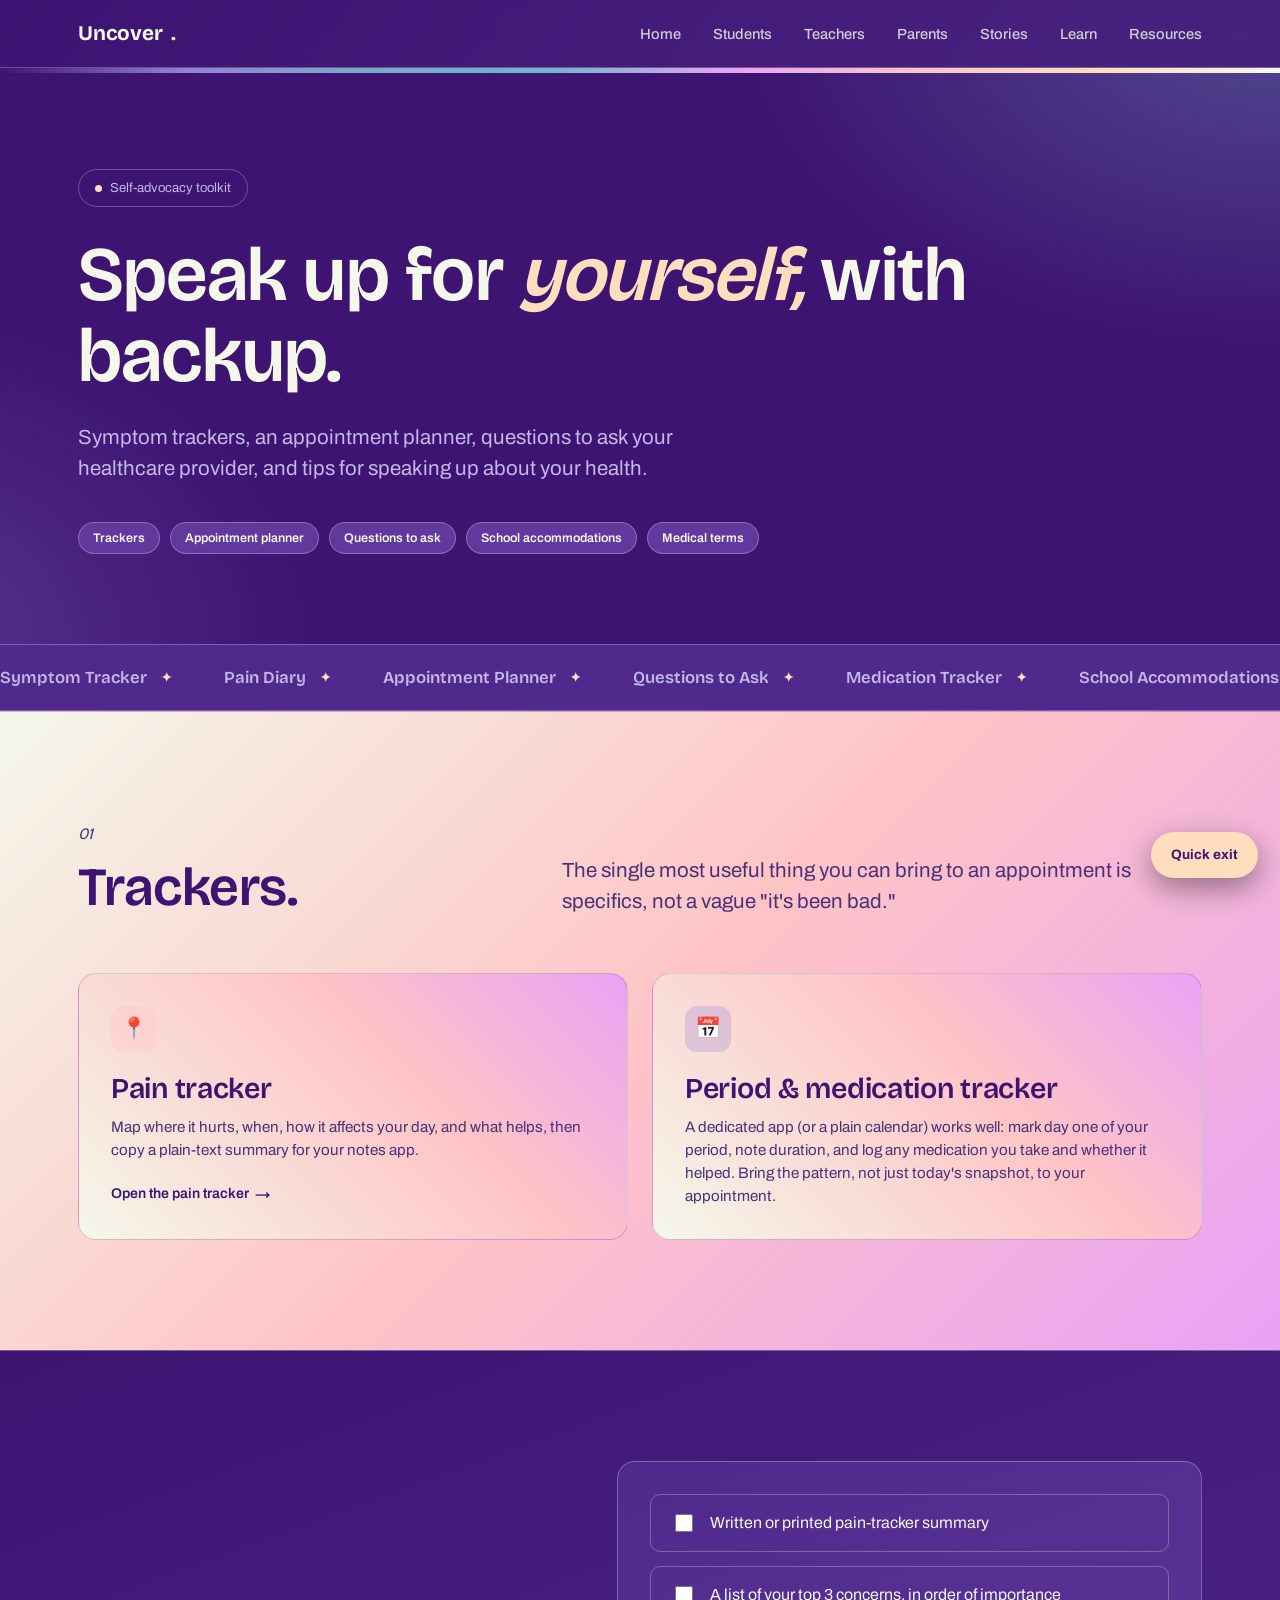
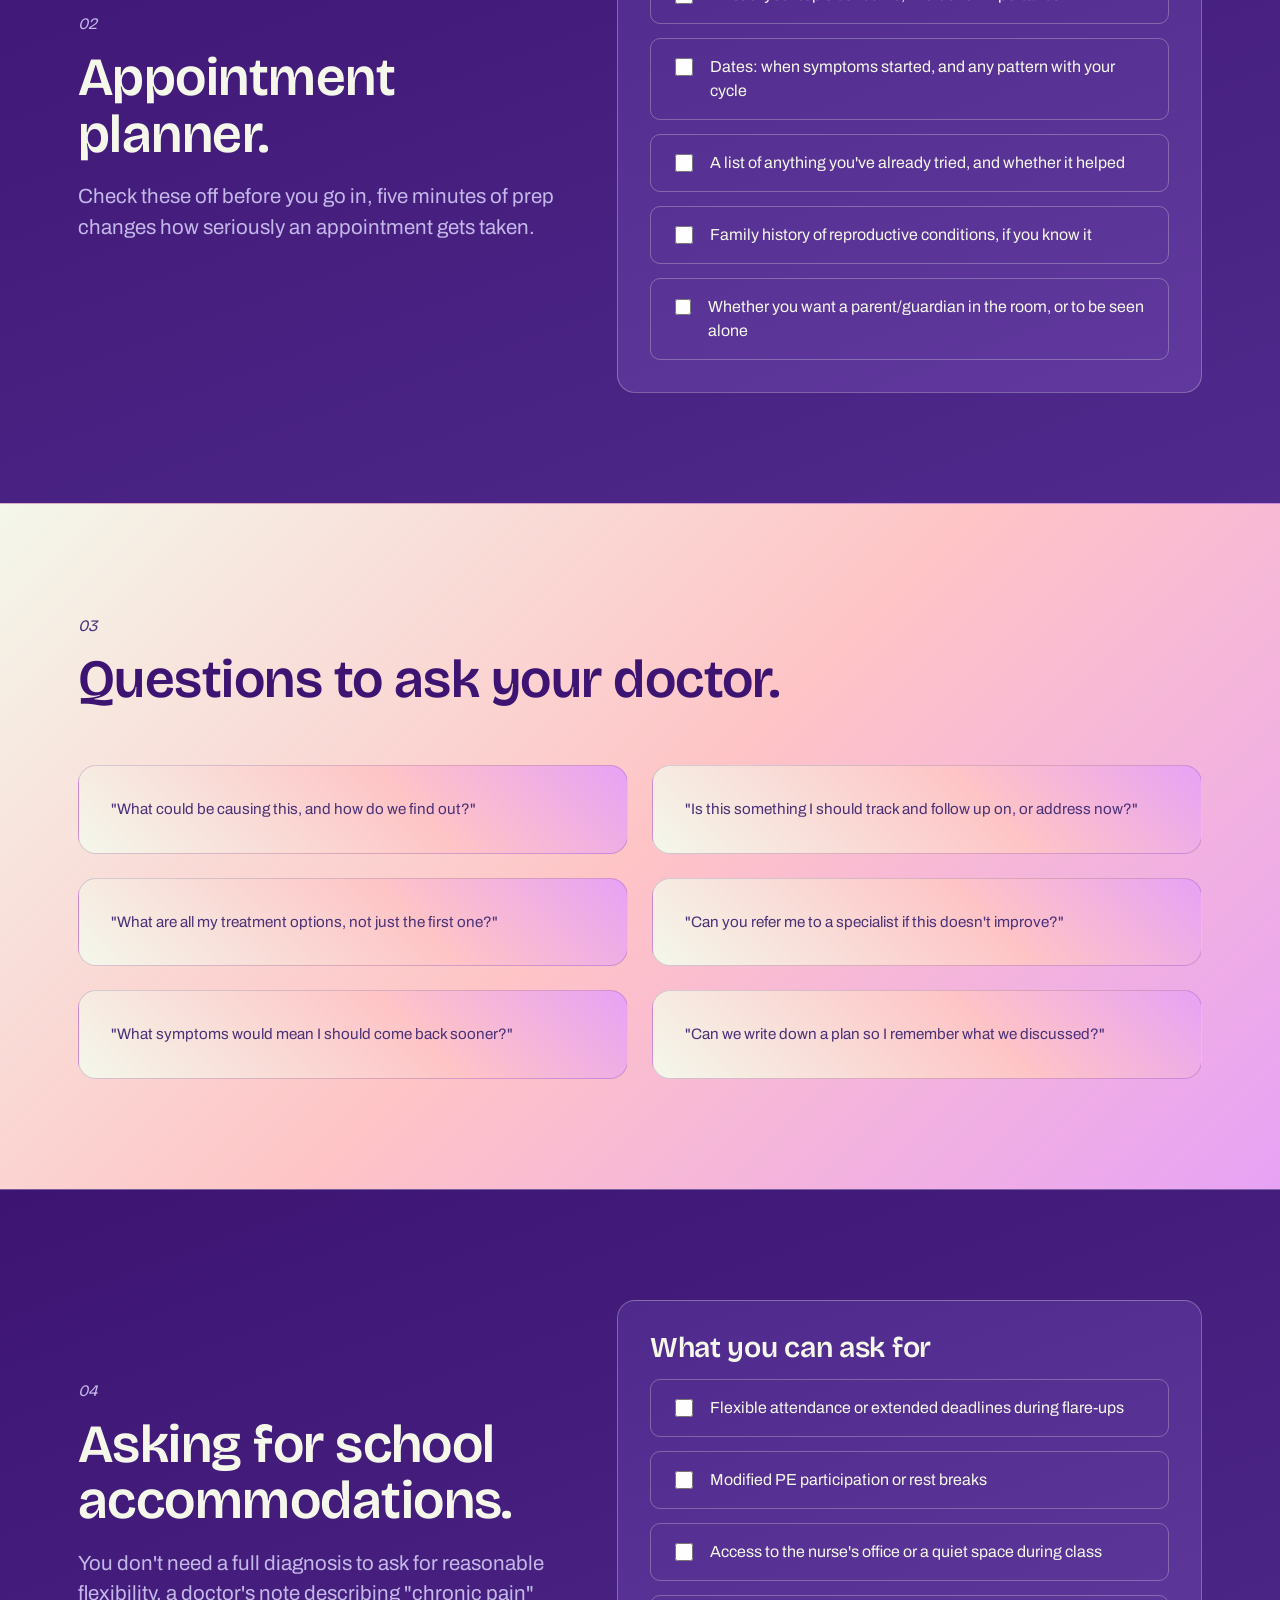
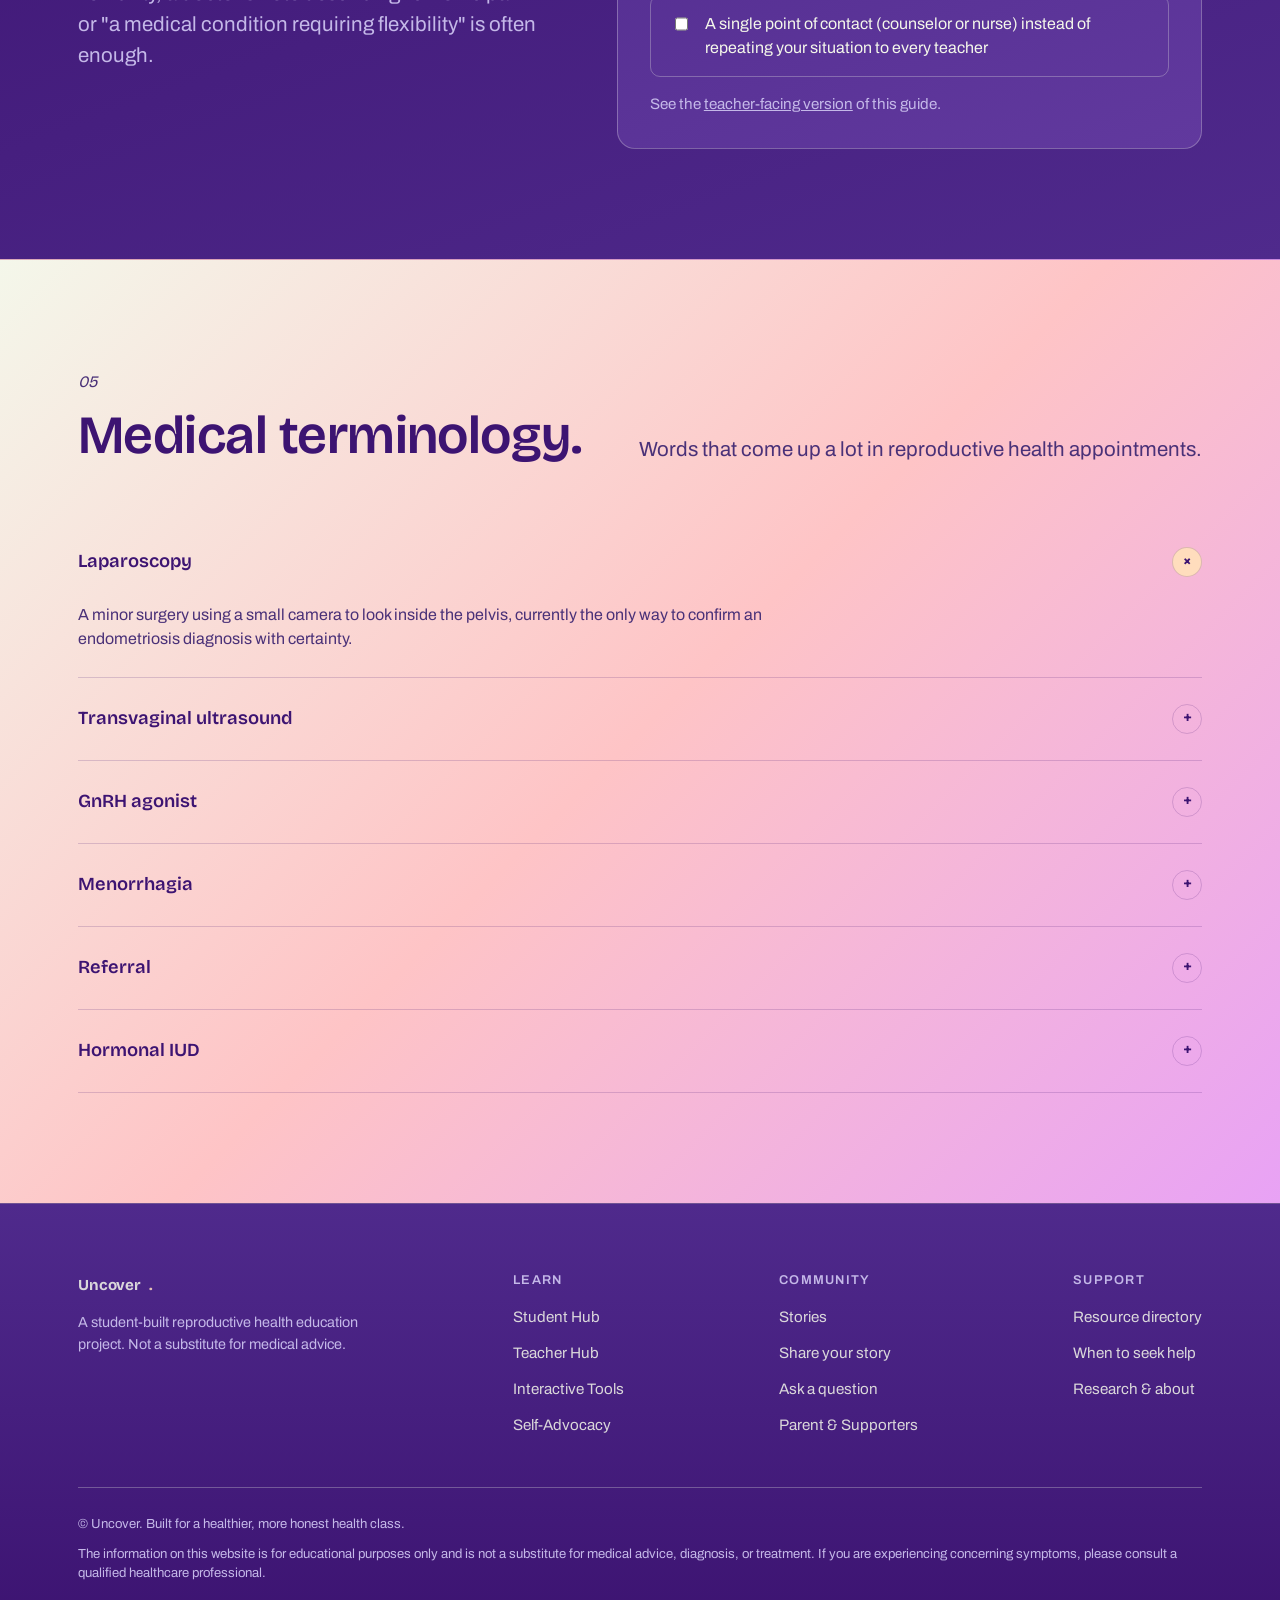
==== advocacy.html @ e157b6fa "Remove em dashes site-wide; fix module/lesson openers not tapping on iPad Em dashes: replaced every " ====
<!doctype html>
<html lang="en">
<head>
<meta charset="UTF-8">
<meta name="viewport" content="width=device-width, initial-scale=1.0">
<title>Self-Advocacy Toolkit, Uncover</title>
<meta name="description" content="Symptom trackers, an appointment planner, questions to ask your doctor, and a medical terminology glossary.">
<link rel="stylesheet" href="css/style.css">
</head>
<body>

<nav class="nav">
  <div class="wrap">
    <a href="index.html" class="logo">Uncover<span class="dot">.</span></a>
    <div class="nav-links">
      <a href="index.html">Home</a>
      <a href="students.html">Students</a>
      <a href="teachers.html">Teachers</a>
      <a href="parents.html">Parents</a>
      <a href="stories.html">Stories</a>
      <a href="learn.html">Learn</a>
      <a href="resources.html">Resources</a>
    </div>
    <button class="nav-toggle" aria-label="Toggle menu">☰</button>
  </div>
</nav>
<div class="ombre-bar"></div>

<header class="hero">
<div class="wrap">
  <div class="hero-tag"><span class="pip"></span> Self-advocacy toolkit</div>
  <h1>Speak up for <em>yourself,</em> with backup.</h1>
  <p class="lede">Symptom trackers, an appointment planner, questions to ask your healthcare provider, and tips for speaking up about your health.</p>
  <div class="pill-row" style="margin-top:34px;">
    <a href="#trackers" class="pill">Trackers</a>
    <a href="#appointment" class="pill">Appointment planner</a>
    <a href="#questions" class="pill">Questions to ask</a>
    <a href="#school" class="pill">School accommodations</a>
    <a href="#glossary" class="pill">Medical terms</a>
  </div>
</div>
</header>

<div class="marquee">
  <div class="marquee-track">
    <span>Symptom Tracker</span><span>Pain Diary</span><span>Appointment Planner</span><span>Questions to Ask</span><span>Medication Tracker</span><span>School Accommodations</span><span>Medical Terminology</span>
    <span>Symptom Tracker</span><span>Pain Diary</span><span>Appointment Planner</span><span>Questions to Ask</span><span>Medication Tracker</span><span>School Accommodations</span><span>Medical Terminology</span>
  </div>
</div>

<!-- TRACKERS -->
<section class="section light" id="trackers">
  <div class="wrap">
    <div class="section-head">
      <div>
        <span class="num">01</span>
        <h2 style="margin-top:14px;">Trackers.</h2>
      </div>
      <p class="lede">The single most useful thing you can bring to an appointment is specifics, not a vague "it's been bad."</p>
    </div>
    <div class="grid grid-2">
      <a href="students.html#pain-tracker" class="card">
        <div class="icon tint-pink">📍</div>
        <h3>Pain tracker</h3>
        <p>Map where it hurts, when, how it affects your day, and what helps, then copy a plain-text summary for your notes app.</p>
        <span class="tag-link">Open the pain tracker <span class="btn-arrow">→</span></span>
      </a>
      <div class="card">
        <div class="icon tint-purple">📅</div>
        <h3>Period & medication tracker</h3>
        <p>A dedicated app (or a plain calendar) works well: mark day one of your period, note duration, and log any medication you take and whether it helped. Bring the pattern, not just today's snapshot, to your appointment.</p>
      </div>
    </div>
  </div>
</section>

<!-- APPOINTMENT PLANNER -->
<section class="section" id="appointment">
  <div class="wrap two-col">
    <div>
      <span class="num">02</span>
      <h2 style="margin-top:14px;">Appointment planner.</h2>
      <p class="lede" style="margin-top:18px;">Check these off before you go in, five minutes of prep changes how seriously an appointment gets taken.</p>
    </div>
    <div class="card">
      <ul class="checklist">
        <li class="check-row"><input type="checkbox" id="a1"><label for="a1">Written or printed pain-tracker summary</label></li>
        <li class="check-row"><input type="checkbox" id="a2"><label for="a2">A list of your top 3 concerns, in order of importance</label></li>
        <li class="check-row"><input type="checkbox" id="a3"><label for="a3">Dates: when symptoms started, and any pattern with your cycle</label></li>
        <li class="check-row"><input type="checkbox" id="a4"><label for="a4">A list of anything you've already tried, and whether it helped</label></li>
        <li class="check-row"><input type="checkbox" id="a5"><label for="a5">Family history of reproductive conditions, if you know it</label></li>
        <li class="check-row"><input type="checkbox" id="a6"><label for="a6">Whether you want a parent/guardian in the room, or to be seen alone</label></li>
      </ul>
    </div>
  </div>
</section>

<!-- QUESTIONS TO ASK -->
<section class="section light" id="questions">
  <div class="wrap">
    <div class="section-head">
      <div>
        <span class="num">03</span>
        <h2 style="margin-top:14px;">Questions to ask your doctor.</h2>
      </div>
    </div>
    <div class="grid grid-2">
      <div class="card"><p>"What could be causing this, and how do we find out?"</p></div>
      <div class="card"><p>"Is this something I should track and follow up on, or address now?"</p></div>
      <div class="card"><p>"What are all my treatment options, not just the first one?"</p></div>
      <div class="card"><p>"Can you refer me to a specialist if this doesn't improve?"</p></div>
      <div class="card"><p>"What symptoms would mean I should come back sooner?"</p></div>
      <div class="card"><p>"Can we write down a plan so I remember what we discussed?"</p></div>
    </div>
  </div>
</section>

<!-- SCHOOL ACCOMMODATIONS -->
<section class="section" id="school">
  <div class="wrap two-col">
    <div>
      <span class="num">04</span>
      <h2 style="margin-top:14px;">Asking for school accommodations.</h2>
      <p class="lede" style="margin-top:18px;">You don't need a full diagnosis to ask for reasonable flexibility, a doctor's note describing "chronic pain" or "a medical condition requiring flexibility" is often enough.</p>
    </div>
    <div class="card">
      <h3>What you can ask for</h3>
      <ul class="checklist" style="margin-top:16px;">
        <li class="check-row"><input type="checkbox" id="sc1"><label for="sc1">Flexible attendance or extended deadlines during flare-ups</label></li>
        <li class="check-row"><input type="checkbox" id="sc2"><label for="sc2">Modified PE participation or rest breaks</label></li>
        <li class="check-row"><input type="checkbox" id="sc3"><label for="sc3">Access to the nurse's office or a quiet space during class</label></li>
        <li class="check-row"><input type="checkbox" id="sc4"><label for="sc4">A single point of contact (counselor or nurse) instead of repeating your situation to every teacher</label></li>
      </ul>
      <p class="form-note" style="margin-top:16px;">See the <a href="teachers.html#accommodations" style="text-decoration:underline;">teacher-facing version</a> of this guide.</p>
    </div>
  </div>
</section>

<!-- MEDICAL TERMINOLOGY -->
<section class="section light" id="glossary">
  <div class="wrap">
    <div class="section-head">
      <div>
        <span class="num">05</span>
        <h2 style="margin-top:14px;">Medical terminology.</h2>
      </div>
      <p class="lede">Words that come up a lot in reproductive health appointments.</p>
    </div>
    <div class="accordion">
      <details class="accordion-item" open>
        <summary>Laparoscopy<span class="plus">+</span></summary>
        <div class="accordion-body">A minor surgery using a small camera to look inside the pelvis, currently the only way to confirm an endometriosis diagnosis with certainty.</div>
      </details>
      <details class="accordion-item">
        <summary>Transvaginal ultrasound<span class="plus">+</span></summary>
        <div class="accordion-body">An imaging test using a wand-shaped scanner to get a clearer picture of the uterus and ovaries than an external ultrasound.</div>
      </details>
      <details class="accordion-item">
        <summary>GnRH agonist<span class="plus">+</span></summary>
        <div class="accordion-body">A type of medication that temporarily pauses your cycle and lowers estrogen, sometimes used to manage endometriosis or adenomyosis pain.</div>
      </details>
      <details class="accordion-item">
        <summary>Menorrhagia<span class="plus">+</span></summary>
        <div class="accordion-body">The medical term for abnormally heavy or prolonged menstrual bleeding.</div>
      </details>
      <details class="accordion-item">
        <summary>Referral<span class="plus">+</span></summary>
        <div class="accordion-body">When your regular doctor sends you to see a specialist, like a gynecologist, for something outside their scope.</div>
      </details>
      <details class="accordion-item">
        <summary>Hormonal IUD<span class="plus">+</span></summary>
        <div class="accordion-body">A small device placed in the uterus that releases hormones to reduce bleeding and pain, one option for managing several reproductive conditions, not just contraception.</div>
      </details>
    </div>
  </div>
</section>

<footer>
  <div class="wrap">
    <div class="foot-top">
      <div class="foot-col" style="max-width:280px;">
        <a href="index.html" class="logo">Uncover<span class="dot">.</span></a>
        <p class="muted" style="margin-top:16px; font-size:0.9rem;">A student-built reproductive health education project. Not a substitute for medical advice.</p>
      </div>
      <div class="foot-col">
        <h4>Learn</h4>
        <ul>
          <li><a href="students.html">Student Hub</a></li>
          <li><a href="teachers.html">Teacher Hub</a></li>
          <li><a href="learn.html">Interactive Tools</a></li>
          <li><a href="advocacy.html">Self-Advocacy</a></li>
        </ul>
      </div>
      <div class="foot-col">
        <h4>Community</h4>
        <ul>
          <li><a href="stories.html">Stories</a></li>
          <li><a href="stories.html#share">Share your story</a></li>
          <li><a href="students.html#ask">Ask a question</a></li>
          <li><a href="parents.html">Parent & Supporters</a></li>
        </ul>
      </div>
      <div class="foot-col">
        <h4>Support</h4>
        <ul>
          <li><a href="resources.html">Resource directory</a></li>
          <li><a href="resources.html#help">When to seek help</a></li>
          <li><a href="research.html">Research & about</a></li>
        </ul>
      </div>
    </div>
    <div class="foot-bottom" style="flex-direction:column; align-items:flex-start; gap:10px;">
      <span>© <span data-year></span> Uncover. Built for a healthier, more honest health class.</span>
      <span>The information on this website is for educational purposes only and is not a substitute for medical advice, diagnosis, or treatment. If you are experiencing concerning symptoms, please consult a qualified healthcare professional.</span>
    </div>
  </div>
</footer>

<a href="#" class="exit-btn" data-quick-exit>Quick exit</a>

<script src="js/main.js"></script>
<script src="js/motion.js"></script>
</body>
</html>
---- css/style.css ----
/* =========================================================
   Uncover, design system
   Inspired by helloupdigital.com's bold, numbered, card-driven
   structure; palette + type re-tuned for a teen health-ed audience.
   ========================================================= */

@import url('https://fonts.googleapis.com/css2?family=Bricolage+Grotesque:opsz,wght@12..96,400;12..96,500;12..96,600;12..96,700;12..96,800&family=Archivo:ital,wght@0,400;0,500;0,600;0,700;1,500&display=swap');

:root{
  /* ---- Uncover palette (per project design spec) ---- */
  --bg:            #3D1472;  /* Persian Indigo, dark contexts: nav, footer, hero, main dark colour */
  --bg-soft:       #4F2A8C;
  --bg-softer:     #61399E;
  --canvas:        #F4F7EA;  /* Ivory, main background colour */
  --paper:         #FEC4C6;  /* Blush Rose, card surface (kept distinct from Ivory canvas) */
  --paper-dim:     #FBD9D3;  /* lighter blush, secondary card / pill bg */
  --ink:           #3D1472;  /* Persian Indigo, body text; every palette colour but Indigo itself is light/medium, so text stays Indigo except on true-dark backgrounds */
  --ink-soft:      #4A3178;  /* slightly softened Indigo, secondary text, still high-contrast */
  --white:         #F4F7EA;  /* Ivory, text on dark (Indigo) backgrounds */

  --primary:       #9580D4;  /* Soft Periwinkle, primary brand colour: buttons, links, headings */
  --primary-dark:  #6B4FAE;
  --secondary:     #75ADC9;  /* Sky Reflection, secondary brand colour */
  --feature:       #E8A2F5;  /* Lavender Orchid, feature colour: stories, testimonials, quotes */
  --highlight:     #FEC4C6;  /* Blush Rose, highlight colour: parent hub, reminders, success */
  --wellness:      #6EB7CC;  /* Sea Glass, wellness accent: mental health, self-care */
  --cta:           #FFDDBD;  /* Fairy Lights, accent: badges, quiz scores, did-you-know, used sparingly */
  --cta-ink:       #3D1472;

  /* legacy aliases (existing markup references these class/var names) */
  --lime:          var(--cta);
  --lime-ink:      var(--cta-ink);
  --pink:          var(--highlight);
  --pink-soft:     var(--paper-dim);
  --orange:        var(--wellness);
  --sky:           var(--secondary);
  --purple:        var(--primary);
  --purple-soft:   #F1E4FB;

  --muted:         #C4B8E8;  /* light periwinkle-lavender, secondary text on dark bg */
  --line:          rgba(244,247,234,0.28);   /* ivory-tinted border, dark contexts */
  --line-dark:     rgba(61,20,114,0.18);     /* indigo-tinted border, light contexts */

  /* named gradients, per design spec */
  --grad-primary:      linear-gradient(135deg, #3D1472, #9580D4, #75ADC9);   /* Primary Brand Gradient */
  --grad-wellness-soft: linear-gradient(135deg, #F4F7EA, #FEC4C6, #E8A2F5); /* Soft Wellness Gradient */
  --grad-healing:      linear-gradient(135deg, #6EB7CC, #75ADC9, #9580D4);   /* Healing Gradient */
  --grad-feature:      linear-gradient(135deg, #FFDDBD, #FEC4C6, #E8A2F5);   /* Feature Gradient */
  --grad-btn:          linear-gradient(135deg, #9580D4, #75ADC9);           /* button-safe slice: text stays readable in Indigo */
  --grad-btn-hover:    linear-gradient(135deg, #75ADC9, #6EB7CC);

  --font-display:  'Bricolage Grotesque', 'Helvetica Neue', Arial, sans-serif;
  --font-body:     'Archivo', 'Helvetica Neue', Arial, sans-serif;

  --container:     1180px;
  --radius:        18px;
  --radius-sm:     10px;
}

*,*::before,*::after{ box-sizing:border-box; }
html{ scroll-behavior:smooth; }
body{
  margin:0;
  background:var(--grad-primary) fixed;
  color:var(--white);
  font-family:var(--font-body);
  -webkit-font-smoothing:antialiased;
  line-height:1.5;
}
img{ max-width:100%; display:block; }
a{ color:inherit; text-decoration:none; }
ul{ margin:0; padding:0; list-style:none; }
button{ font-family:inherit; cursor:pointer; }

.wrap{
  max-width:var(--container);
  margin:0 auto;
  padding:0 28px;
}

h1,h2,h3,h4{
  font-family:var(--font-display);
  font-weight:600;
  line-height:1.05;
  margin:0;
  letter-spacing:-0.01em;
}
h1{ font-size:clamp(2.6rem, 6vw, 5.2rem); font-weight:600; }
h2{ font-size:clamp(2rem, 4.2vw, 3.4rem); }
h3{ font-size:clamp(1.3rem, 2.4vw, 1.8rem); }
p{ margin:0; }
.eyebrow{
  font-family:var(--font-body);
  text-transform:uppercase;
  letter-spacing:0.14em;
  font-size:0.76rem;
  font-weight:600;
  color:var(--lime);
}
.lede{
  font-size:clamp(1.05rem,1.6vw,1.3rem);
  color:var(--muted);
  max-width:640px;
}

/* ---------- section scaffolding ---------- */
section{ position:relative; }
.section{
  padding:110px 0;
  border-top:1px solid var(--line);
  background:linear-gradient(160deg, var(--bg), var(--bg-soft));
}
.section.light{
  background:var(--grad-wellness-soft);
  color:var(--ink);
  border-top:1px solid var(--line-dark);
  /* redefining --muted here means every inline color:var(--muted)
     elsewhere in this subtree automatically resolves to a readable
     dark value on this light background, with no HTML changes needed */
  --muted: var(--ink-soft);
}
.section.light .eyebrow{ color:var(--ink); }
.section.light .muted{ color:var(--ink-soft); }
.muted{ color:var(--muted); }

.section-head{
  display:flex;
  justify-content:space-between;
  align-items:flex-end;
  gap:40px;
  margin-bottom:56px;
  flex-wrap:wrap;
}
.num{
  font-family:var(--font-display);
  font-style:italic;
  font-size:1rem;
  color:var(--muted);
}
.section.light .num{ color:var(--ink-soft); }

/* ---------- nav ---------- */
.nav{
  position:sticky;
  top:0;
  z-index:100;
  background:rgba(61,20,114,0.88);
  backdrop-filter:blur(14px);
  border-bottom:1px solid var(--line);
}
.nav .wrap{
  display:flex;
  align-items:center;
  justify-content:space-between;
  padding-top:18px;
  padding-bottom:18px;
}
.logo{
  font-family:var(--font-display);
  font-weight:700;
  font-size:1.3rem;
  letter-spacing:-0.01em;
  display:flex;
  align-items:center;
  gap:8px;
}
.logo .dot{ color:var(--lime); }
.nav-links{
  display:flex;
  gap:32px;
  align-items:center;
}
.nav-links a{
  font-size:0.92rem;
  font-weight:500;
  color:var(--white);
  opacity:0.8;
  transition:opacity .2s;
}
.nav-links a:hover, .nav-links a.active{ opacity:1; color:var(--lime); }
.nav-toggle{
  display:none;
  background:none;
  border:0;
  color:var(--white);
  font-size:1.6rem;
}

/* ---------- buttons ---------- */
.btn{
  display:inline-flex;
  align-items:center;
  gap:10px;
  padding:14px 26px;
  border-radius:999px;
  font-weight:600;
  font-size:0.95rem;
  border:1px solid transparent;
  transition:transform .18s ease, background .2s, color .2s, border-color .2s;
  white-space:nowrap;
}
.btn:hover{ transform:translateY(-2px); }
.btn-primary{ background:var(--grad-btn); color:var(--ink); font-weight:700; }
.btn-primary:hover{ background:var(--grad-btn-hover); }
.btn-outline{ border-color:var(--line); color:var(--white); }
.section.light .btn-outline{ border-color:var(--line-dark); color:var(--ink); }
.btn-outline:hover{ border-color:var(--primary); }
.btn-dark{ background:var(--ink); color:var(--white); font-weight:700; }
.btn-cta{ background:linear-gradient(135deg, var(--cta), #FFC98A); color:var(--cta-ink); }
.btn-cta:hover{ background:linear-gradient(135deg, #FFC98A, var(--cta)); }
.btn-arrow{ font-size:1.1em; transition:transform .2s; }
.btn:hover .btn-arrow{ transform:translateX(3px); }

.cta-row{ display:flex; gap:16px; flex-wrap:wrap; align-items:center; }

/* ---------- hero ---------- */
.hero{
  padding:96px 0 90px;
  overflow:hidden;
  background:
    radial-gradient(ellipse 900px 550px at 100% -10%, rgba(117,173,201,0.35), transparent 60%),
    radial-gradient(ellipse 800px 600px at -10% 100%, rgba(149,128,212,0.30), transparent 55%),
    var(--bg);
}
.hero-tag{
  display:inline-flex;
  align-items:center;
  gap:8px;
  padding:8px 16px;
  border:1px solid var(--line);
  border-radius:999px;
  font-size:0.82rem;
  color:var(--muted);
  margin-bottom:28px;
}
.hero-tag .pip{ width:7px; height:7px; border-radius:50%; background:var(--lime); }
.hero h1{ max-width:920px; }
.hero h1 em{
  font-style:italic;
  color:var(--lime);
}
.hero .lede{ margin-top:26px; margin-bottom:38px; }

/* ---------- cards ---------- */
.grid{ display:grid; gap:24px; }
.grid-2{ grid-template-columns:repeat(2,1fr); }
.grid-3{ grid-template-columns:repeat(3,1fr); }
.grid-4{ grid-template-columns:repeat(4,1fr); }

.card{
  background:linear-gradient(160deg, var(--bg-soft), var(--bg-softer));
  color:var(--white);
  border:1px solid var(--line);
  border-radius:var(--radius);
  padding:32px;
  transition:border-color .2s, transform .2s;
}
.card:hover{ border-color:var(--cta); transform:translateY(-4px); }
.section.light .card{
  background:linear-gradient(45deg, var(--canvas), var(--paper) 60%, var(--feature));
  color:var(--ink);
  border-color:var(--line-dark);
}
.section.light .card:hover{ border-color:var(--primary); }

.card .icon{
  width:46px; height:46px;
  border-radius:12px;
  display:flex; align-items:center; justify-content:center;
  font-size:1.3rem;
  margin-bottom:22px;
}
.card h3{ margin-bottom:12px; }
.card p{ color:var(--muted); font-size:0.95rem; }
.section.light .card p{ color:var(--ink-soft); }
.card .tag-link{
  display:inline-flex;
  align-items:center;
  gap:6px;
  margin-top:20px;
  font-size:0.88rem;
  font-weight:600;
  color:var(--white);
}
.section.light .card .tag-link{ color:var(--ink); }

/* icon tint variants */
.tint-lime{ background:rgba(255,221,189,0.30); color:var(--lime); }
.tint-pink{ background:rgba(254,196,198,0.35); color:var(--pink); }
.tint-orange{ background:rgba(110,183,204,0.25); color:var(--orange); }
.tint-sky{ background:rgba(117,173,201,0.25); color:var(--sky); }
.tint-purple{ background:rgba(149,128,212,0.28); color:var(--purple); }

/* light-card contexts: every palette hue but Indigo is too light to read as icon-glyph
   text on a light card, so darken each to a legible analogue there. */
.section.light .tint-lime{ color:#8A5A22; }
.section.light .tint-pink{ color:#A8434B; }
.section.light .tint-orange{ color:#296B7D; }
.section.light .tint-sky{ color:#356E88; }
.section.light .tint-purple{ color:#523693; }

/* ---------- pills / tags ---------- */
.pill{
  display:inline-block;
  padding:6px 14px;
  border-radius:999px;
  font-size:0.78rem;
  font-weight:600;
  background:var(--bg-softer);
  color:var(--white);
  border:1px solid var(--line);
}
.section.light .pill{ background:var(--paper-dim); color:var(--ink); border-color:var(--line-dark); }
.pill-row{ display:flex; gap:10px; flex-wrap:wrap; }

/* ---------- stats ---------- */
.stat-num{
  font-family:var(--font-display);
  font-size:clamp(2.4rem,5vw,3.8rem);
  font-weight:600;
  color:var(--lime);
  line-height:1;
}
.section.light .stat-num{ color:var(--ink); }
.stat-label{ margin-top:10px; color:var(--muted); font-size:0.92rem; }
.section.light .stat-label{ color:var(--ink-soft); }

/* ---------- accordion ---------- */
.accordion-item{
  border-bottom:1px solid var(--line);
}
.section.light .accordion-item{ border-color:var(--line-dark); }
.accordion-item summary{
  cursor:pointer;
  list-style:none;
  padding:26px 0;
  display:flex;
  justify-content:space-between;
  align-items:center;
  gap:20px;
  font-family:var(--font-display);
  font-size:1.15rem;
  font-weight:600;
}
.accordion-item summary::-webkit-details-marker{ display:none; }
.accordion-item summary .plus{
  flex:none;
  width:30px; height:30px;
  border-radius:50%;
  border:1px solid var(--line);
  display:flex; align-items:center; justify-content:center;
  font-size:1.1rem;
  transition:transform .25s;
}
.section.light .accordion-item summary .plus{ border-color:var(--line-dark); }
.accordion-item[open] summary .plus{ transform:rotate(45deg); background:var(--lime); color:var(--lime-ink); border-color:var(--lime); }
.accordion-body{ padding-bottom:26px; color:var(--muted); max-width:760px; }
.section.light .accordion-body{ color:var(--ink-soft); }

/* ---------- banner / cta block ---------- */
.banner{
  border-radius:28px;
  padding:64px;
  /* kept intentionally dark (not the full light-reaching Primary Brand Gradient) so the
     white text used throughout banner markup stays accessible at every size */
  background:linear-gradient(135deg, var(--bg), var(--bg-soft));
  color:var(--white);
  display:flex;
  align-items:center;
  justify-content:space-between;
  gap:40px;
  flex-wrap:wrap;
}
.banner h2{ max-width:520px; }
.banner.lime{ background:var(--grad-feature); color:var(--lime-ink); }
.banner.dark{ background:linear-gradient(135deg, var(--ink), var(--bg-soft)); color:var(--white); }

/* ---------- footer ---------- */
footer{
  background:linear-gradient(180deg, var(--bg-soft), var(--bg));
  border-top:1px solid var(--line);
  padding:70px 0 34px;
}
.foot-top{
  display:flex;
  justify-content:space-between;
  gap:40px;
  flex-wrap:wrap;
  padding-bottom:50px;
}
.foot-col h4{
  font-family:var(--font-body);
  font-size:0.8rem;
  text-transform:uppercase;
  letter-spacing:0.1em;
  color:var(--muted);
  margin-bottom:18px;
}
.foot-col ul{ display:flex; flex-direction:column; gap:12px; }
.foot-col a{ font-size:0.95rem; opacity:0.85; }
.foot-col a:hover{ opacity:1; color:var(--lime); }
.foot-bottom{
  border-top:1px solid var(--line);
  padding-top:26px;
  display:flex;
  justify-content:space-between;
  flex-wrap:wrap;
  gap:12px;
  font-size:0.82rem;
  color:var(--muted);
}
.exit-btn{
  position:fixed;
  right:22px;
  bottom:22px;
  z-index:500;
  background:var(--lime);
  color:var(--lime-ink);
  font-weight:700;
  padding:13px 20px;
  border-radius:999px;
  font-size:0.85rem;
  box-shadow:0 10px 30px rgba(0,0,0,0.4);
}
.exit-btn:hover{ background:var(--highlight); }

/* ---------- card modal (click a card to read it full-size) ---------- */
.modal-overlay{
  position:fixed; inset:0; z-index:300;
  background:rgba(61,20,114,0.6);
  backdrop-filter:blur(4px);
  display:flex; align-items:center; justify-content:center;
  padding:24px;
  opacity:0; pointer-events:none;
  transition:opacity .25s ease;
}
.modal-overlay.open{ opacity:1; pointer-events:auto; }
.modal-box{
  background:var(--grad-wellness-soft);
  color:var(--ink);
  border-radius:var(--radius);
  padding:40px;
  max-width:480px;
  width:100%;
  position:relative;
  transform:translateY(16px) scale(0.98);
  transition:transform .25s ease;
  box-shadow:0 30px 70px rgba(20,10,40,0.45);
}
.modal-overlay.open .modal-box{ transform:translateY(0) scale(1); }
.modal-close{
  position:absolute; top:16px; right:16px;
  width:36px; height:36px; border-radius:50%;
  border:1px solid var(--line-dark);
  background:var(--paper);
  color:var(--ink);
  font-size:1.05rem;
  cursor:pointer;
  display:flex; align-items:center; justify-content:center;
}
.modal-box .icon{ margin-bottom:20px; }
.modal-box h3{ font-size:1.5rem; margin-bottom:14px; }
.modal-box p{ line-height:1.6; }

/* ---------- module reader (Teachers: click a module card to read it) ---------- */
.module-card{ position:relative; cursor:pointer; display:flex; flex-direction:column; }
.module-card .module-open{
  margin-top:auto; padding-top:16px;
  font-family:var(--font-body); font-weight:600; font-size:0.85rem;
  color:var(--primary-dark); letter-spacing:0.01em;
}
.section.light .module-card:hover .module-open{ color:var(--primary-dark); }

/* Transparent native button covering the whole card: real buttons fire click
   on the first tap on every device (iPad desktop-mode included). */
.card-cover{
  position:absolute; inset:0; width:100%; height:100%;
  margin:0; padding:0; border:0; background:transparent;
  border-radius:inherit; cursor:pointer; z-index:2;
  -webkit-appearance:none; appearance:none;
  touch-action:manipulation;
}
.card-cover:focus-visible{ outline:2px solid var(--primary); outline-offset:3px; border-radius:var(--radius); }

.module-reader .mod-box{
  max-width:760px;
  max-height:calc(100vh - 48px);
  max-height:calc(100dvh - 48px);
  padding:0;
  display:flex; flex-direction:column;
  overflow:hidden;
}
.mod-head{
  padding:34px 44px 22px;
  border-bottom:1px solid var(--line-dark);
  display:flex; align-items:baseline; gap:16px;
  flex-shrink:0;
}
.mod-head .mod-num{
  font-family:var(--font-display); font-weight:700; font-size:1.1rem;
  color:var(--ink); background:var(--paper);
  border-radius:var(--radius-sm);
  min-width:38px; height:38px; padding:0 10px;
  display:inline-flex; align-items:center; justify-content:center;
  align-self:center; flex-shrink:0;
}
.mod-head .mod-headings{ min-width:0; }
.mod-head .mod-eyebrow{
  display:block; font-family:var(--font-body);
  text-transform:uppercase; letter-spacing:0.09em;
  font-size:0.72rem; font-weight:700; color:var(--primary-dark);
  margin-bottom:5px;
}
.mod-head .mod-eyebrow[hidden]{ display:none; }
.mod-head .mod-num[hidden]{ display:none; }
.mod-head .mod-title{ font-size:1.6rem; margin:0; line-height:1.15; }
.mod-scroll{
  overflow-y:auto; padding:26px 44px 44px;
  -webkit-overflow-scrolling:touch; overscroll-behavior:contain;
}

.mod-scroll .mod-meta{
  display:flex; flex-wrap:wrap; gap:10px; margin-bottom:8px;
}
.mod-scroll .mod-meta span{
  font-family:var(--font-body); font-size:0.8rem; font-weight:600;
  color:var(--ink); background:var(--paper-dim);
  border-radius:100px; padding:5px 14px;
}
.mod-card-copy{ font-size:1.05rem; color:var(--ink-soft); font-style:italic; margin-bottom:8px; }

.mod-part{ margin-top:30px; }
.mod-part-label{
  font-family:var(--font-body); text-transform:uppercase;
  letter-spacing:0.09em; font-size:0.74rem; font-weight:700;
  color:var(--primary-dark); margin-bottom:12px;
}
.mod-part > p{ line-height:1.65; color:var(--ink-soft); margin-bottom:10px; }
.mod-part h5{
  font-family:var(--font-display); font-size:1.05rem;
  color:var(--ink); margin:18px 0 6px;
}
.mod-list{ list-style:none; padding:0; margin:0; }
.mod-list li{
  position:relative; padding-left:22px; margin-bottom:8px;
  line-height:1.6; color:var(--ink-soft);
}
.mod-list li::before{
  content:""; position:absolute; left:2px; top:9px;
  width:7px; height:7px; border-radius:50%; background:var(--primary);
}
.mod-list.mod-num-list{ counter-reset:mstep; }
.mod-list.mod-num-list li{ padding-left:30px; }
.mod-list.mod-num-list li::before{
  counter-increment:mstep; content:counter(mstep);
  width:auto; height:auto; background:none; border-radius:0;
  top:0; left:0; font-weight:700; color:var(--primary-dark); font-size:0.9rem;
}

/* Say This, facilitator quote */
.mod-part.say-this blockquote{
  margin:0; padding:16px 20px;
  background:var(--purple-soft);
  border-left:3px solid var(--primary);
  border-radius:var(--radius-sm);
  color:var(--ink); line-height:1.6; font-style:italic;
}
.mod-part.say-this blockquote + blockquote{ margin-top:12px; }

/* Research spotlight, callout */
.mod-part.spotlight{
  background:var(--grad-feature);
  border-radius:var(--radius-sm);
  padding:20px 22px; margin-top:24px;
}
.mod-part.spotlight .mod-part-label{ color:var(--cta-ink); }
.mod-part.spotlight p{ color:var(--ink); margin-bottom:8px; }
.mod-part.spotlight p:last-child{ margin-bottom:0; }

/* condition / say vs avoid mini-cards */
.mod-panel{
  background:var(--paper-dim); border-radius:var(--radius-sm);
  padding:16px 18px; margin-top:14px;
}
.mod-panel h5{ margin-top:0; }
.mod-duo{ display:grid; grid-template-columns:1fr 1fr; gap:14px; }
.mod-panel.good{ background:rgba(110,183,204,0.18); }
.mod-panel.avoid{ background:rgba(254,196,198,0.32); }

/* table */
.mod-table-wrap{ overflow-x:auto; margin-top:14px; }
.mod-table{ border-collapse:collapse; width:100%; font-size:0.9rem; min-width:520px; }
.mod-table th, .mod-table td{
  text-align:left; padding:10px 12px; vertical-align:top;
  border-bottom:1px solid var(--line-dark); color:var(--ink-soft);
}
.mod-table th{ color:var(--ink); font-family:var(--font-body); font-weight:700; }

/* knowledge check */
.mod-part.check ol{ margin:0; padding-left:20px; }
.mod-part.check li{ margin-bottom:12px; line-height:1.6; color:var(--ink-soft); }
.mod-answer{ display:block; margin-top:4px; font-weight:600; color:var(--primary-dark); font-size:0.9rem; }

/* summary */
.mod-part.summary{
  margin-top:32px; padding-top:24px; border-top:1px solid var(--line-dark);
}

/* Before You Teach, advisory note */
.mod-part.before-teach{
  background:rgba(117,173,201,0.16);
  border-left:3px solid var(--secondary);
  border-radius:var(--radius-sm);
  padding:16px 20px; margin-top:24px;
}
.mod-part.before-teach .mod-part-label{ color:var(--primary-dark); }
.mod-part.before-teach p{ margin-bottom:0; }

/* Say this, direct-instruction lead line (reuse say-this block for lessons) */
.mod-part .say-line{
  margin:0 0 12px; padding:14px 18px;
  background:var(--purple-soft); border-left:3px solid var(--primary);
  border-radius:var(--radius-sm); color:var(--ink); font-style:italic; line-height:1.6;
}

/* Handout Text, take-home block */
.mod-part.handout{ margin-top:24px; }
.mod-part.handout .handout-body{
  background:var(--paper-dim);
  border:1px dashed var(--primary);
  border-radius:var(--radius-sm);
  padding:18px 20px; color:var(--ink); line-height:1.65;
}
.mod-part.handout .handout-body p{ color:var(--ink); margin-bottom:10px; }
.mod-part.handout .handout-body p:last-child{ margin-bottom:0; }

/* lesson pills are native <button> openers (reset button chrome) */
.lesson-pill{
  cursor:pointer;
  font-family:var(--font-body); font-size:0.78rem; font-weight:600;
  line-height:1.3; text-align:left;
  -webkit-appearance:none; appearance:none;
  touch-action:manipulation;
  transition:transform .12s ease, border-color .2s, background .2s;
}
.lesson-pill:hover{ transform:translateY(-1px); border-color:var(--cta); }
.lesson-pill:focus-visible{ outline:2px solid var(--primary); outline-offset:2px; }
.lesson-pill .pill-arrow{ opacity:0.7; margin-left:5px; }
.lesson-hint{ font-size:0.8rem; color:var(--muted); margin:2px 0 12px; }

@media (max-width:640px){
  .mod-head{ padding:26px 24px 18px; }
  .mod-head .mod-title{ font-size:1.3rem; }
  .mod-scroll{ padding:22px 24px 32px; }
  .mod-duo{ grid-template-columns:1fr; }
}

/* ---------- form elements ---------- */
.field{ display:flex; flex-direction:column; gap:8px; margin-bottom:20px; }
.field label{ font-size:0.85rem; font-weight:600; color:var(--muted); }
.section.light .field label{ color:var(--ink-soft); }
.field input, .field textarea, .field select{
  background:var(--bg-softer);
  border:1px solid var(--line);
  border-radius:var(--radius-sm);
  padding:14px 16px;
  color:var(--white);
  font-family:inherit;
  font-size:0.95rem;
}
.section.light .field input, .section.light .field textarea, .section.light .field select{
  background:var(--white);
  border-color:var(--line-dark);
  color:var(--ink);
}
.field textarea{ resize:vertical; min-height:120px; }
.form-note{ font-size:0.82rem; color:var(--muted); margin-top:8px; }
.section.light .form-note{ color:var(--ink-soft); }

/* ---------- quiz ---------- */
.quiz-card{
  background:linear-gradient(160deg, var(--bg-soft), var(--bg-softer));
  border:1px solid var(--line);
  border-radius:var(--radius);
  padding:40px;
}
.section.light .quiz-card{ background:var(--grad-feature); border-color:var(--line-dark); }
.quiz-progress{
  height:6px; border-radius:99px; background:var(--bg-softer); overflow:hidden; margin-bottom:30px;
}
.section.light .quiz-progress{ background:var(--paper-dim); }
.quiz-progress-bar{ height:100%; background:linear-gradient(90deg, var(--primary), var(--highlight), var(--cta)); width:0%; transition:width .3s; }
.quiz-options{ display:flex; flex-direction:column; gap:12px; margin-top:26px; }
.quiz-opt{
  text-align:left;
  padding:16px 20px;
  border-radius:var(--radius-sm);
  border:1px solid var(--line);
  background:transparent;
  color:inherit;
  font-size:0.98rem;
  font-family:inherit;
  transition:border-color .2s, background .2s;
}
.section.light .quiz-opt{ border-color:var(--line-dark); }
.quiz-opt:hover{ border-color:var(--lime); }
.quiz-opt.correct{ border-color:var(--highlight); background:rgba(254,196,198,0.30); }
.quiz-opt.wrong{ border-color:var(--primary-dark); background:rgba(107,79,174,0.16); }
.quiz-feedback{ margin-top:18px; font-size:0.92rem; color:var(--muted); display:none; }
.section.light .quiz-feedback{ color:var(--ink-soft); }
.quiz-result{ text-align:center; display:none; }
.quiz-result .stat-num{ display:block; margin-bottom:10px; }

/* checklist */
.checklist{ display:flex; flex-direction:column; gap:14px; }
.check-row{
  display:flex; align-items:flex-start; gap:14px;
  padding:16px 20px;
  border:1px solid var(--line);
  border-radius:var(--radius-sm);
  cursor:pointer;
}
.section.light .check-row{ border-color:var(--line-dark); }
.check-row input{ margin-top:3px; accent-color:var(--lime); width:18px; height:18px; }
.check-row.flag{ border-color:var(--orange); }

/* ---------- misc ---------- */
.two-col{ display:grid; grid-template-columns:0.9fr 1.1fr; gap:60px; align-items:center; }
.divider{ height:3px; border-radius:99px; background:var(--grad-primary); margin:60px 0; opacity:0.8; }
.section.light .divider{ opacity:0.7; }

/* full ombré flow, per design spec: Persian Indigo -> Periwinkle -> Sky Reflection -> Sea Glass -> Lavender Orchid -> Blush Rose -> Fairy Lights -> Ivory */
.ombre-bar{
  height:5px;
  background:linear-gradient(90deg, var(--bg), var(--primary), var(--secondary), var(--wellness), var(--feature), var(--highlight), var(--cta), var(--canvas));
}
.badge-list{ display:flex; gap:14px; flex-wrap:wrap; margin-top:30px; }
.badge{ display:flex; align-items:center; gap:8px; font-size:0.85rem; color:var(--muted); }
.badge .dot{ width:6px;height:6px;border-radius:50%; background:var(--lime); }

.anon-note{
  display:flex; gap:14px; align-items:flex-start;
  background:var(--bg-softer);
  border:1px solid var(--line);
  border-radius:var(--radius-sm);
  padding:20px 22px;
  margin-top:24px;
  font-size:0.88rem;
  color:var(--muted);
}
.section.light .anon-note{ background:var(--paper-dim); border-color:var(--line-dark); color:var(--ink-soft); }

/* poll */
.poll-bar-track{ background:var(--bg-softer); border-radius:99px; height:34px; position:relative; overflow:hidden; margin-top:10px; }
.section.light .poll-bar-track{ background:var(--paper-dim); }
.poll-bar-fill{ height:100%; background:var(--grad-healing); border-radius:99px; width:0%; transition:width .6s ease; display:flex; align-items:center; padding:0 14px; color:var(--white); font-size:0.82rem; font-weight:600; white-space:nowrap; }
.poll-option{ margin-bottom:18px; }
.poll-option .poll-label{ display:flex; justify-content:space-between; font-size:0.9rem; margin-bottom:2px; }
.poll-vote{
  background:none; border:1px solid var(--line); color:inherit;
  border-radius:999px; padding:10px 16px; font-size:0.85rem; font-weight:600;
  margin-top:8px;
}
.section.light .poll-vote{ border-color:var(--line-dark); }
.poll-vote:hover{ border-color:var(--purple); }
[data-poll].voted .poll-vote{ display:none; }
[data-poll] .poll-total{ margin-top:16px; font-size:0.82rem; color:var(--muted); display:block; }
.section.light [data-poll] .poll-total{ color:var(--ink-soft); }

/* pain tracker table */
.pain-map-table{ width:100%; border-collapse:collapse; min-width:520px; }
.pain-map-table th, .pain-map-table td{ padding:14px 10px; text-align:center; border-bottom:1px solid var(--line); }
.section.light .pain-map-table th, .section.light .pain-map-table td{ border-color:var(--line-dark); }
.pain-map-table td:first-child, .pain-map-table th:first-child{ text-align:left; font-weight:600; }
.pain-map-table th{ font-size:0.78rem; text-transform:uppercase; letter-spacing:0.06em; color:var(--muted); font-weight:600; }
.section.light .pain-map-table th{ color:var(--ink-soft); }
.pain-map-table input[type="checkbox"]{ width:19px; height:19px; accent-color:var(--lime); cursor:pointer; }
.pain-summary-text{ white-space:pre-line; font-size:0.92rem; line-height:1.7; }

/* self-score checklist result */
.score-result{
  margin-top:24px; padding:22px 24px; border-radius:var(--radius-sm);
  background:var(--bg-softer); border:1px solid var(--line); display:none;
}
.section.light .score-result{ background:var(--paper-dim); border-color:var(--line-dark); }
.score-result.show{ display:block; }

/* ---------- motion: scroll reveal ---------- */
.reveal-init{
  opacity:0;
  transform:translateY(28px);
  transition:opacity .7s cubic-bezier(.16,1,.3,1), transform .7s cubic-bezier(.16,1,.3,1);
  will-change:opacity, transform;
}
.reveal-in{ opacity:1; transform:translateY(0); }

/* ---------- motion: hero entrance ---------- */
.hero{ position:relative; }
.hero > .wrap{ position:relative; z-index:1; }
.hero > .wrap > *{
  animation:heroIn .8s cubic-bezier(.16,1,.3,1) both;
}
.hero > .wrap > *:nth-child(1){ animation-delay:.02s; }
.hero > .wrap > *:nth-child(2){ animation-delay:.12s; }
.hero > .wrap > *:nth-child(3){ animation-delay:.22s; }
.hero > .wrap > *:nth-child(4){ animation-delay:.32s; }
.hero > .wrap > *:nth-child(5){ animation-delay:.42s; }
@keyframes heroIn{ from{ opacity:0; transform:translateY(20px); } to{ opacity:1; transform:translateY(0); } }

/* ---------- motion: cursor glow ---------- */
.hero-glow{
  position:absolute; top:0; left:0;
  width:460px; height:460px; margin:-230px 0 0 -230px;
  border-radius:50%;
  background:radial-gradient(circle, rgba(149,128,212,0.35), rgba(117,173,201,0.18) 45%, transparent 72%);
  filter:blur(6px);
  pointer-events:none;
  z-index:0;
  animation:none !important;
  opacity:0;
  transition:opacity .6s ease;
}
.hero-glow.active{ opacity:1; }

/* ---------- motion: nav on scroll ---------- */
.nav{ transition:box-shadow .3s ease; }
.nav.scrolled{ box-shadow:0 12px 32px rgba(0,0,0,0.35); }

/* ---------- motion: card tilt ---------- */
.card{ transition:border-color .2s, transform .15s ease-out, box-shadow .2s; }
.card.tilt:hover{ box-shadow:0 20px 40px rgba(0,0,0,0.28); }
.section.light .card.tilt:hover{ box-shadow:0 20px 40px rgba(61,20,114,0.16); }

/* ---------- motion: magnetic buttons ---------- */
.btn{ transition:transform .15s ease-out, background .2s, color .2s, border-color .2s; }

/* ---------- motion: marquee ---------- */
.marquee{
  overflow:hidden;
  padding:20px 0;
  background:var(--bg-soft);
  border-top:1px solid var(--line);
  border-bottom:1px solid var(--line);
}
.section.light + .marquee{ background:var(--paper-dim); border-color:var(--line-dark); }
.marquee-track{
  display:flex;
  width:max-content;
  gap:52px;
  animation:marquee 28s linear infinite;
}
.marquee:hover .marquee-track{ animation-play-state:paused; }
.marquee-track span{
  font-family:var(--font-display);
  font-weight:600;
  font-size:1.05rem;
  color:var(--muted);
  white-space:nowrap;
  display:flex;
  align-items:center;
  gap:14px;
}
.marquee-track span::after{ content:'✦'; color:var(--lime); font-size:0.8rem; }
@keyframes marquee{ from{ transform:translateX(0); } to{ transform:translateX(-50%); } }

/* ---------- motion: stats row ---------- */
.stats-row{
  display:grid;
  grid-template-columns:repeat(4,1fr);
  gap:24px;
  padding:56px 0;
}
.stats-row .stat-num{ display:block; }

/* ---------- motion: accordion body (JS-animated height) ---------- */
.accordion-body{ overflow:hidden; transition:height .35s ease, opacity .3s ease; }

@media (prefers-reduced-motion: reduce){
  .reveal-init{ opacity:1; transform:none; transition:none; }
  .hero > .wrap > *{ animation:none; opacity:1; transform:none; }
  .marquee-track{ animation:none; }
  .hero-glow{ display:none; }
}

/* ---------- responsive ---------- */
@media (max-width: 920px){
  .grid-2, .grid-3, .grid-4{ grid-template-columns:1fr 1fr; }
  .two-col{ grid-template-columns:1fr; gap:30px; }
  .banner{ padding:44px; }
  .stats-row{ grid-template-columns:repeat(2,1fr); }
}
@media (max-width: 680px){
  .stats-row{ grid-template-columns:1fr 1fr; gap:30px 20px; }
  .nav-links{
    position:fixed; inset:64px 0 0 0; background:var(--bg);
    flex-direction:column; padding:40px 28px; gap:24px;
    transform:translateY(-110%); transition:transform .3s ease;
  }
  .nav-links.open{ transform:translateY(0); }
  .nav-toggle{ display:block; }
  .grid-2, .grid-3, .grid-4{ grid-template-columns:1fr; }
  .section{ padding:70px 0; }
  .banner{ padding:34px; }
  .section-head{ margin-bottom:36px; }
  .exit-btn{ right:14px; bottom:14px; padding:11px 16px; font-size:0.78rem; }
}
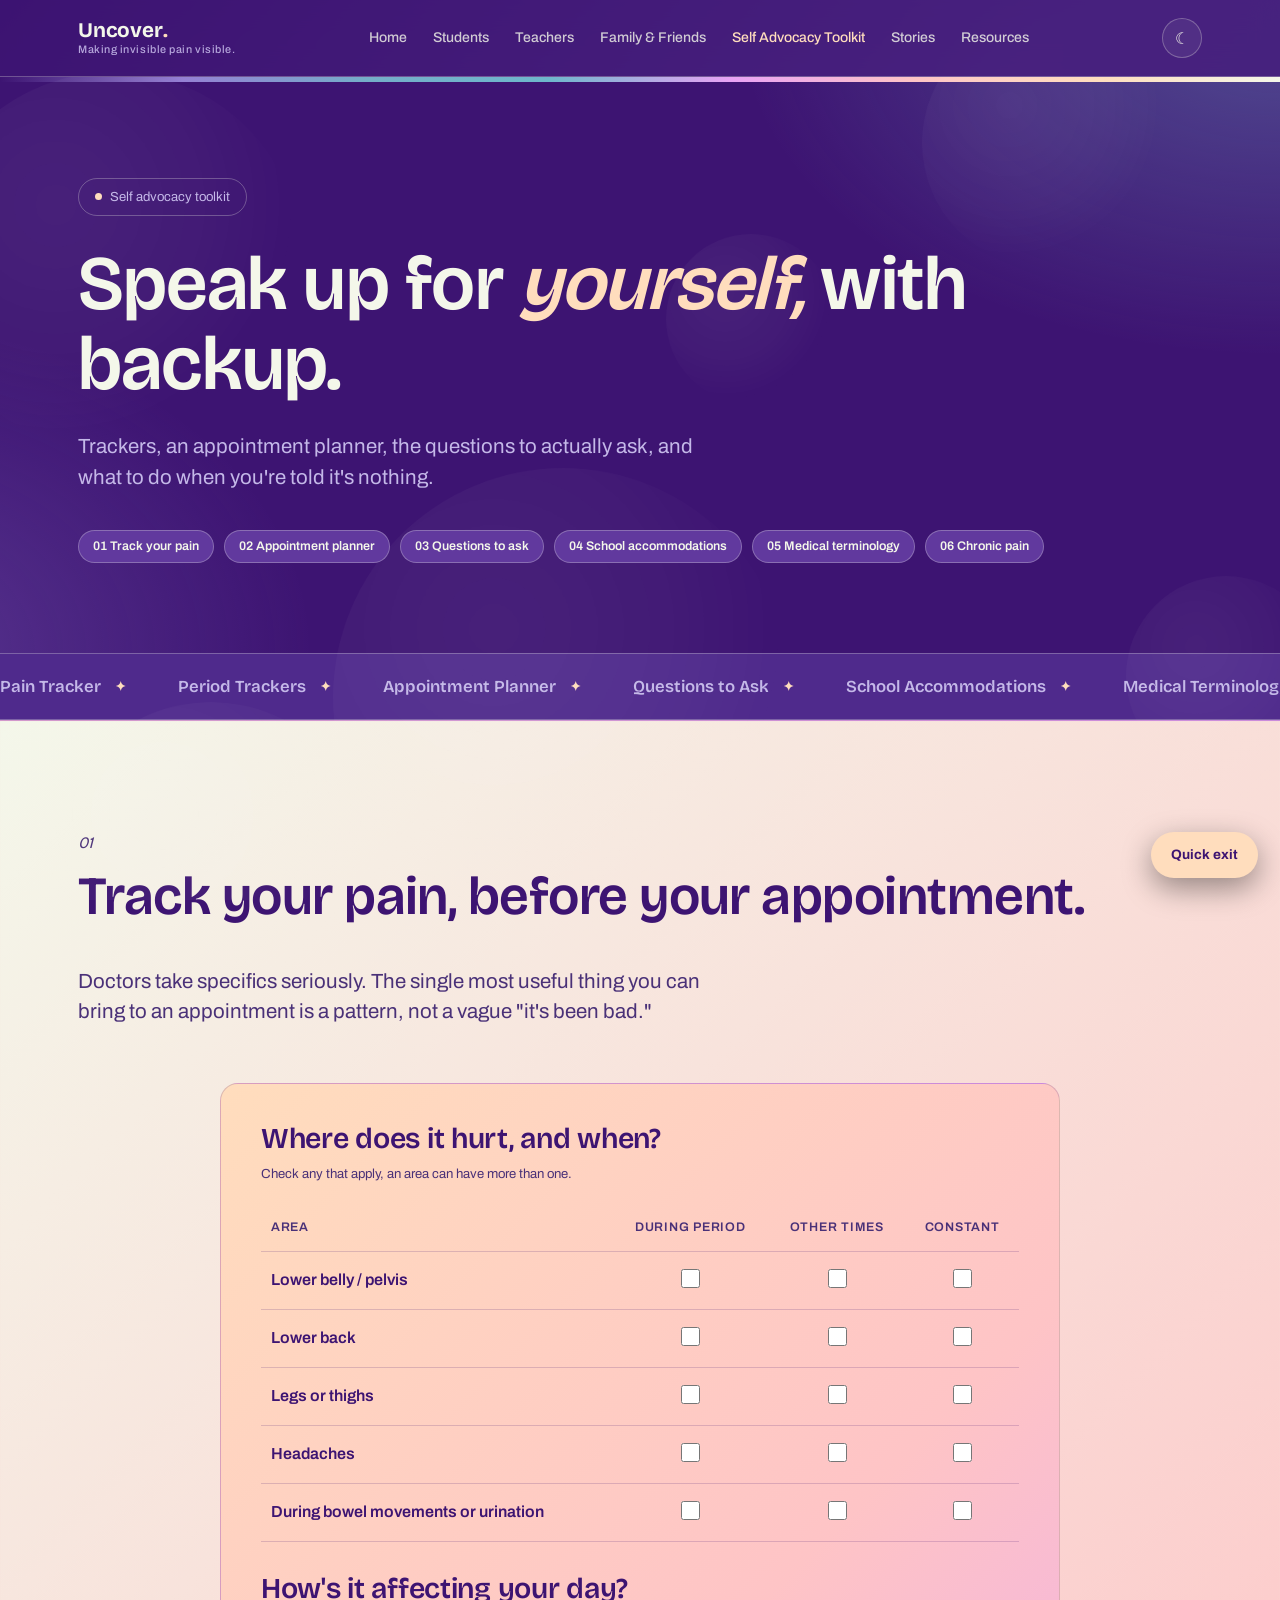
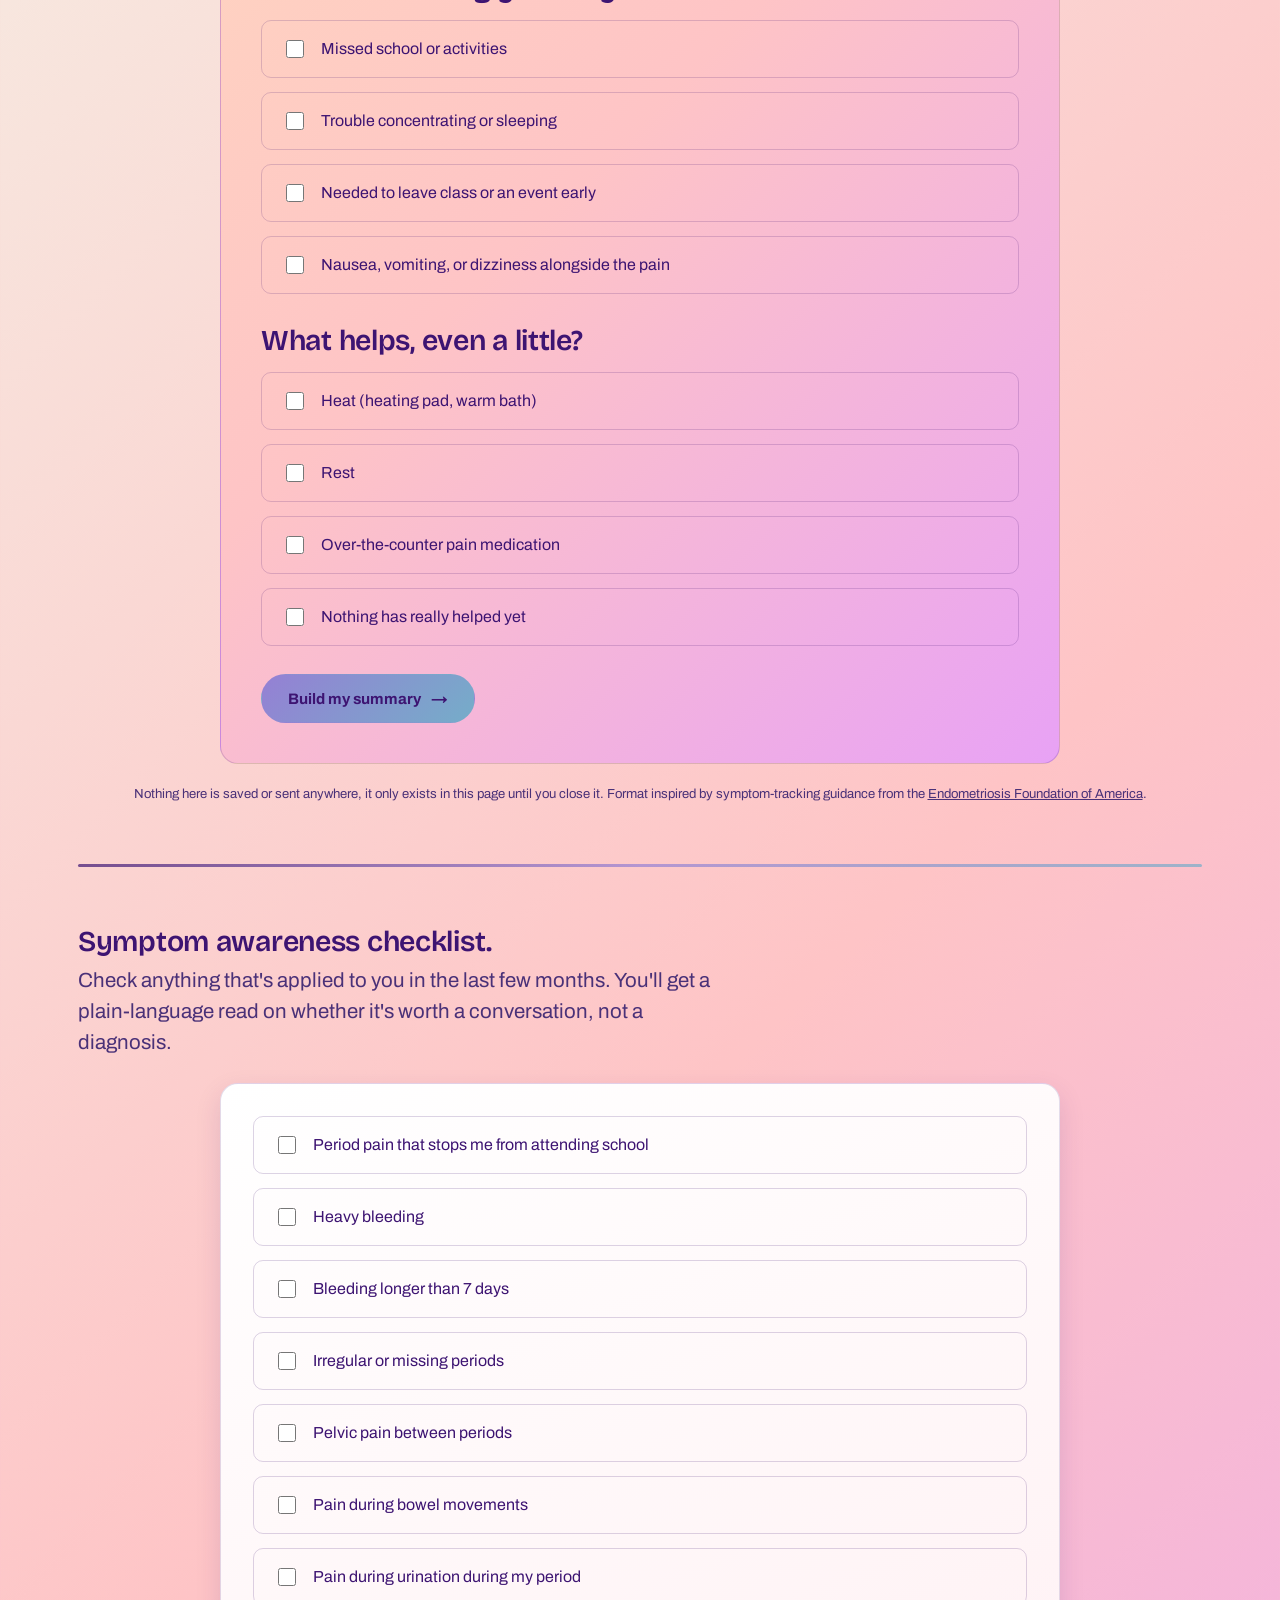
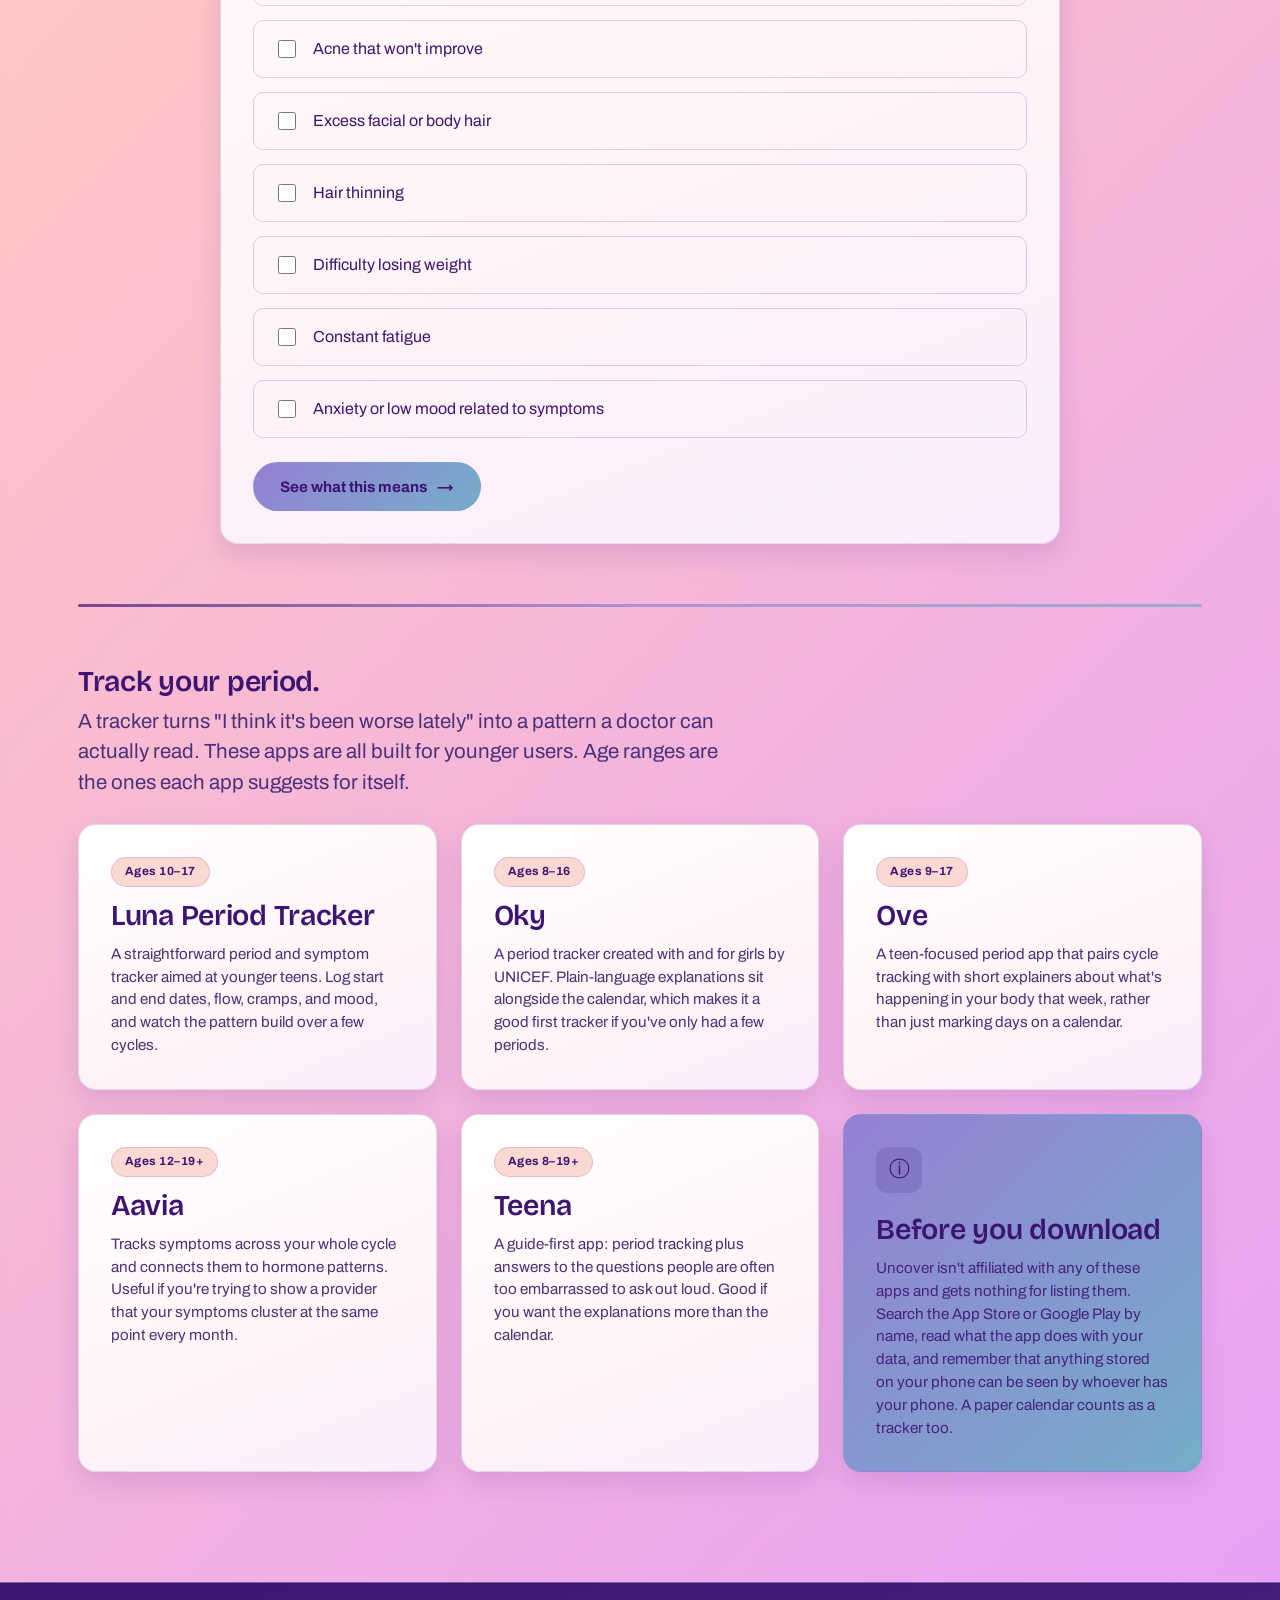
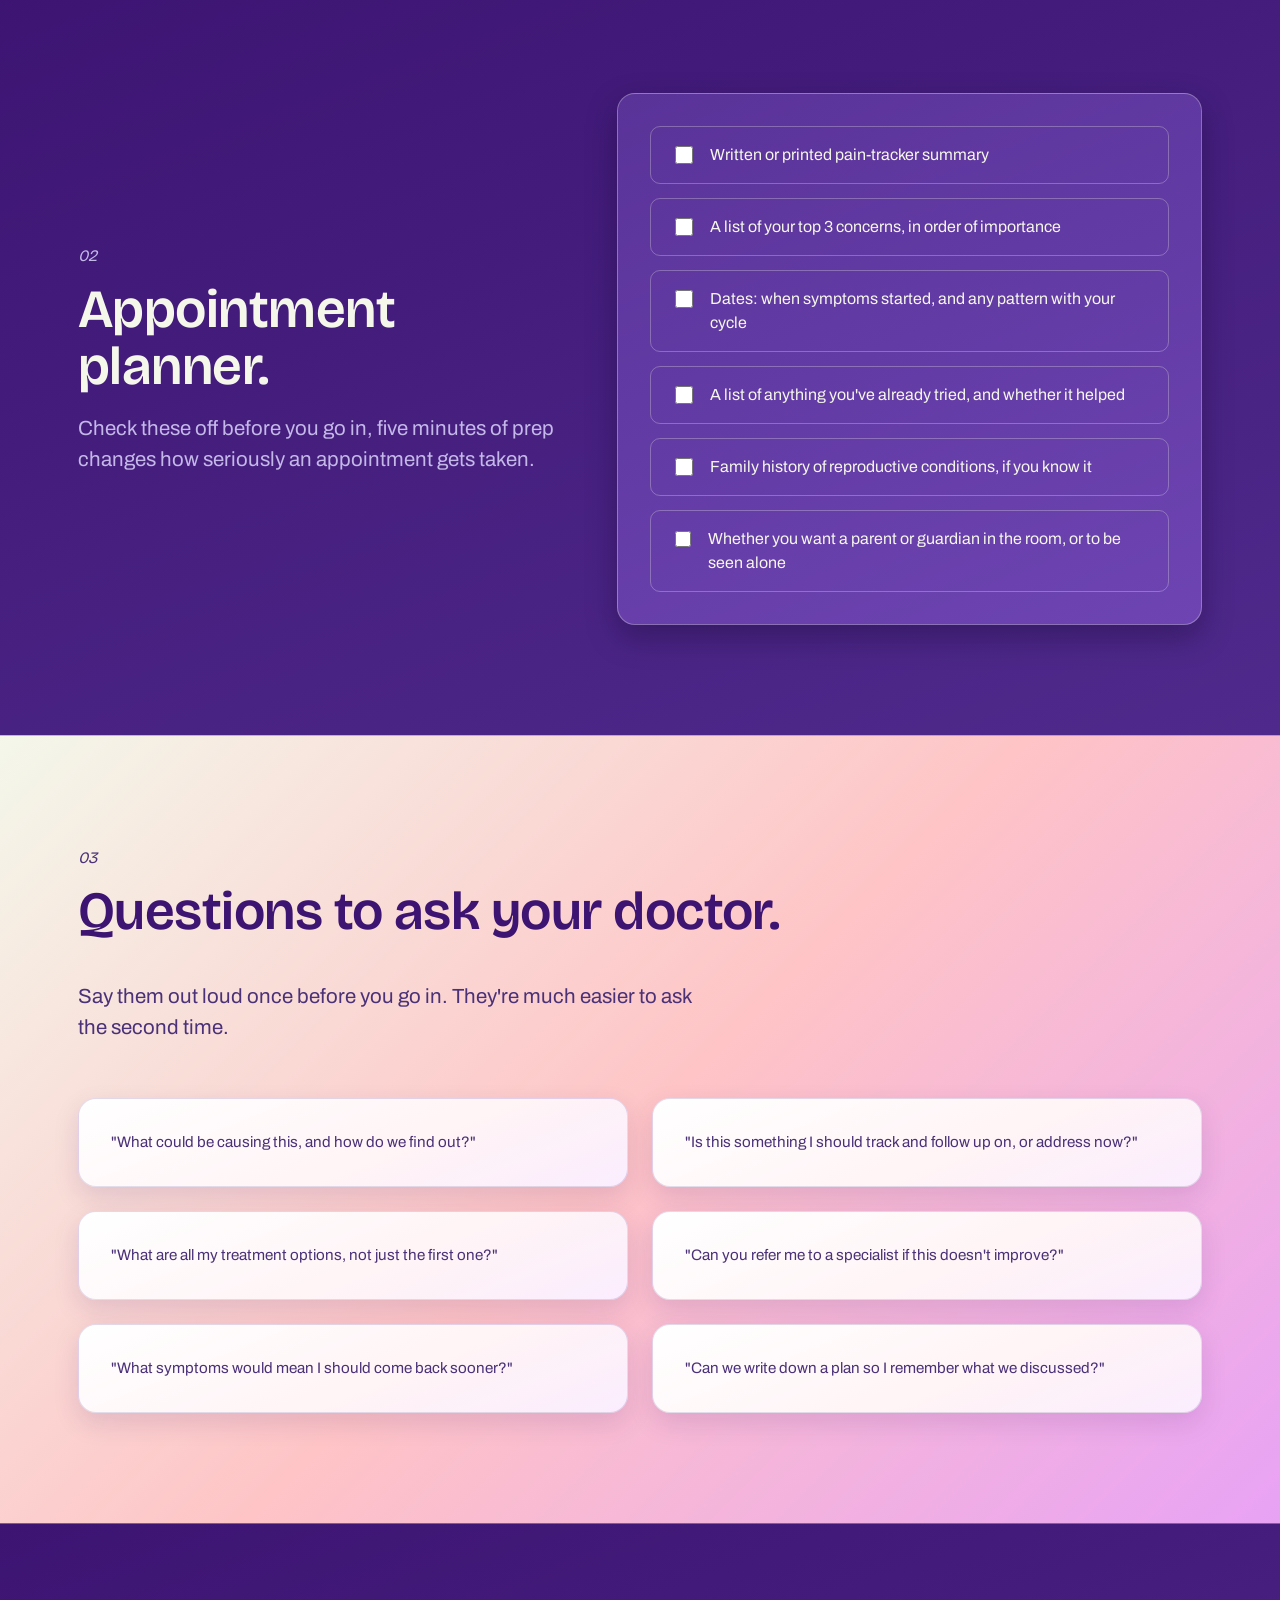
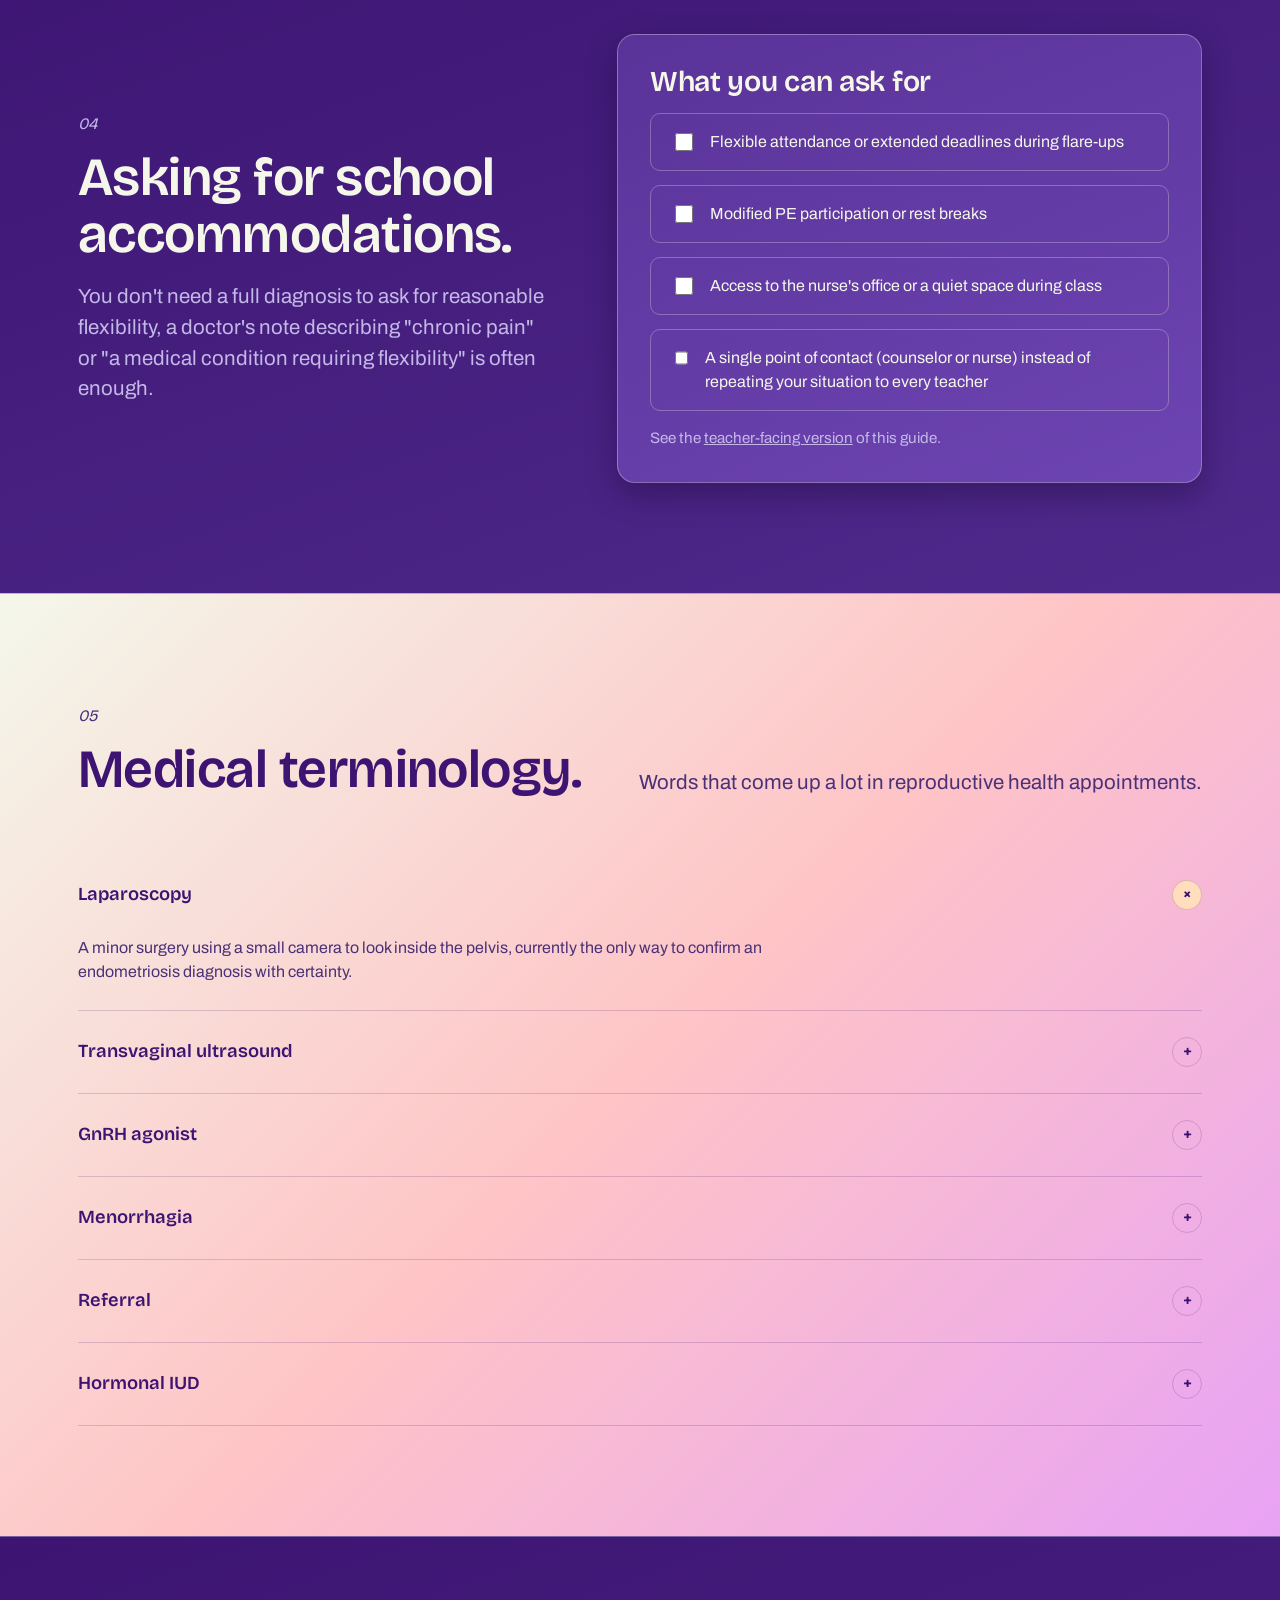
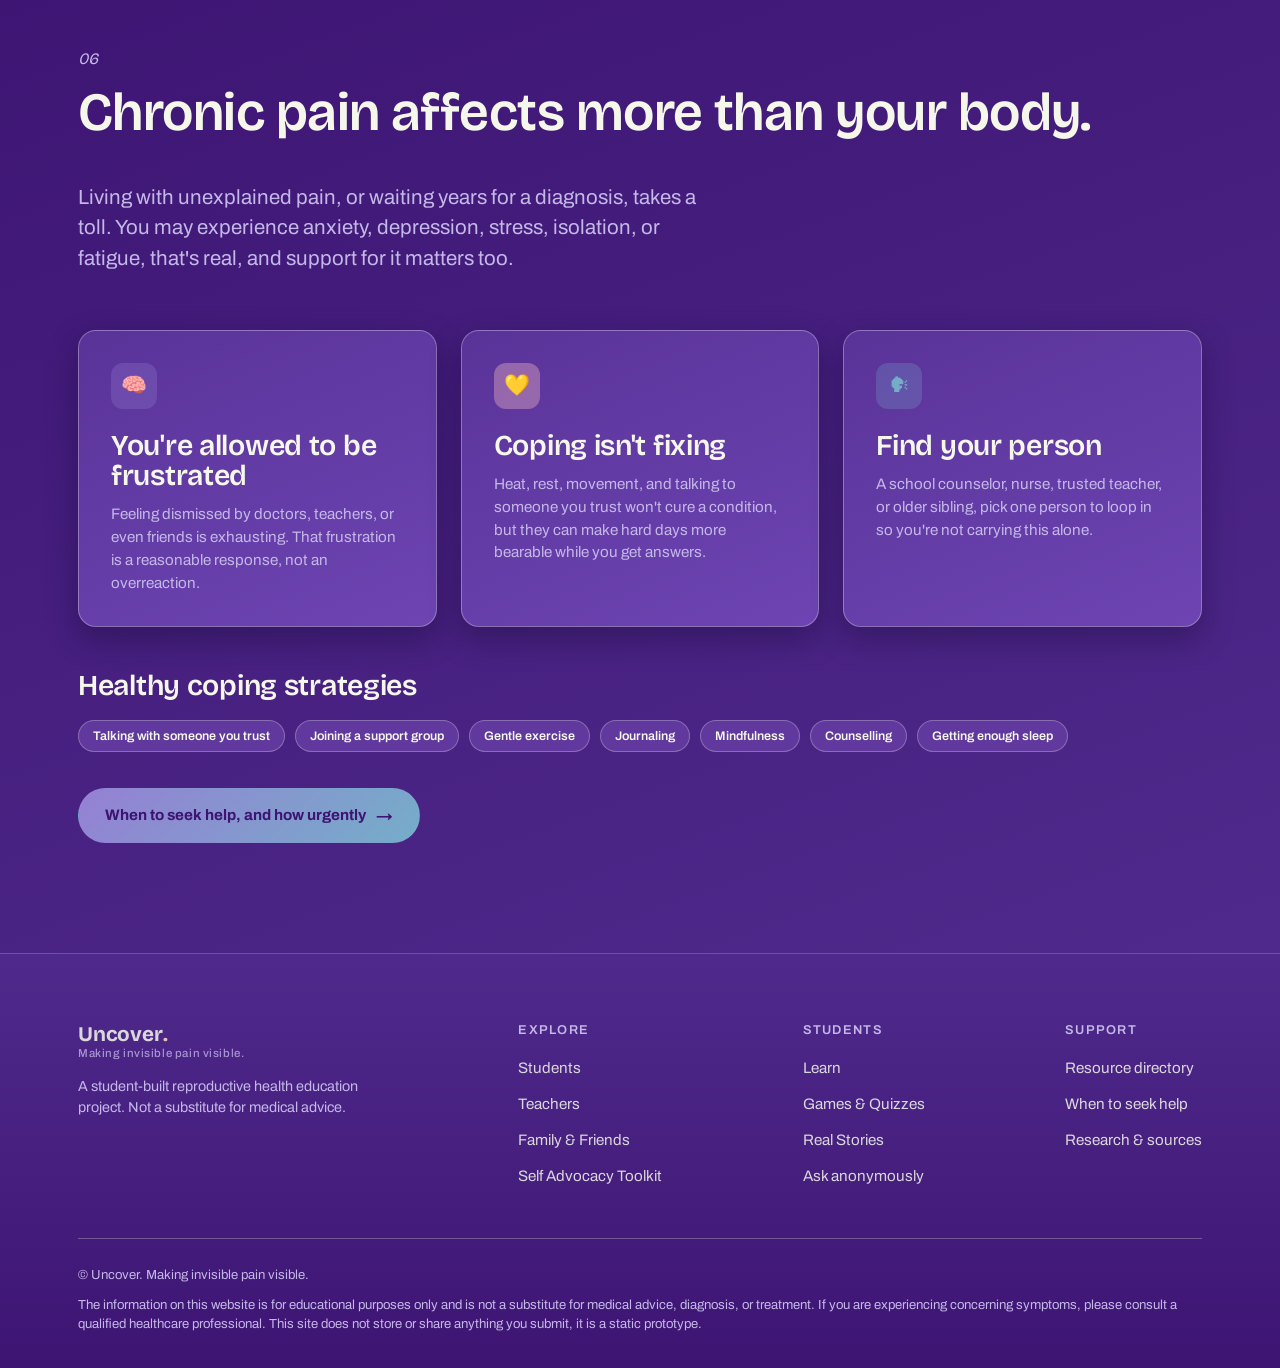
==== commit 1359614a: "Rebuild around the Uncover brand: new IA, anatomy games, dark mode Implements the two instruction do" ====
--- a/advocacy.html
+++ b/advocacy.html
@@ -3,78 +3,175 @@
 <head>
 <meta charset="UTF-8">
 <meta name="viewport" content="width=device-width, initial-scale=1.0">
-<title>Self-Advocacy Toolkit, Uncover</title>
-<meta name="description" content="Symptom trackers, an appointment planner, questions to ask your doctor, and a medical terminology glossary.">
+<title>Self Advocacy Toolkit, Uncover</title>
+<meta name="description" content="Pain and period trackers, an appointment planner, questions to ask your doctor, school accommodations, and a medical terminology glossary.">
 <link rel="stylesheet" href="css/style.css">
+<script>try{var t=localStorage.getItem('uncover_theme');if(t==='dark')document.documentElement.setAttribute('data-theme','dark');}catch(e){}</script>
 </head>
 <body>
 
+<div class="orbs" aria-hidden="true"><span></span><span></span><span></span><span></span><span></span><span></span></div>
+
 <nav class="nav">
   <div class="wrap">
-    <a href="index.html" class="logo">Uncover<span class="dot">.</span></a>
+    <a href="index.html" class="brand">
+      <span class="logo">Uncover<span class="dot">.</span></span>
+      <span class="brand-tagline">Making invisible pain visible.</span>
+    </a>
     <div class="nav-links">
       <a href="index.html">Home</a>
       <a href="students.html">Students</a>
       <a href="teachers.html">Teachers</a>
-      <a href="parents.html">Parents</a>
+      <a href="parents.html">Family &amp; Friends</a>
+      <a href="advocacy.html" class="active">Self Advocacy Toolkit</a>
       <a href="stories.html">Stories</a>
-      <a href="learn.html">Learn</a>
       <a href="resources.html">Resources</a>
     </div>
-    <button class="nav-toggle" aria-label="Toggle menu">☰</button>
+    <div class="nav-actions">
+      <button type="button" class="theme-toggle" data-theme-toggle aria-label="Switch to dark mode" aria-pressed="false"><span class="t-icon">&#9790;</span></button>
+      <button class="nav-toggle" aria-label="Toggle menu">&#9776;</button>
+    </div>
   </div>
 </nav>
 <div class="ombre-bar"></div>
 
 <header class="hero">
 <div class="wrap">
-  <div class="hero-tag"><span class="pip"></span> Self-advocacy toolkit</div>
+  <div class="hero-tag"><span class="pip"></span> Self advocacy toolkit</div>
   <h1>Speak up for <em>yourself,</em> with backup.</h1>
-  <p class="lede">Symptom trackers, an appointment planner, questions to ask your healthcare provider, and tips for speaking up about your health.</p>
+  <p class="lede">Trackers, an appointment planner, the questions to actually ask, and what to do when you're told it's nothing.</p>
   <div class="pill-row" style="margin-top:34px;">
-    <a href="#trackers" class="pill">Trackers</a>
-    <a href="#appointment" class="pill">Appointment planner</a>
-    <a href="#questions" class="pill">Questions to ask</a>
-    <a href="#school" class="pill">School accommodations</a>
-    <a href="#glossary" class="pill">Medical terms</a>
+    <a href="#trackers" class="pill">01 Track your pain</a>
+    <a href="#appointment" class="pill">02 Appointment planner</a>
+    <a href="#questions" class="pill">03 Questions to ask</a>
+    <a href="#school" class="pill">04 School accommodations</a>
+    <a href="#glossary" class="pill">05 Medical terminology</a>
+    <a href="#chronic" class="pill">06 Chronic pain</a>
   </div>
 </div>
 </header>
 
 <div class="marquee">
   <div class="marquee-track">
-    <span>Symptom Tracker</span><span>Pain Diary</span><span>Appointment Planner</span><span>Questions to Ask</span><span>Medication Tracker</span><span>School Accommodations</span><span>Medical Terminology</span>
-    <span>Symptom Tracker</span><span>Pain Diary</span><span>Appointment Planner</span><span>Questions to Ask</span><span>Medication Tracker</span><span>School Accommodations</span><span>Medical Terminology</span>
+    <span>Pain Tracker</span><span>Period Trackers</span><span>Appointment Planner</span><span>Questions to Ask</span><span>School Accommodations</span><span>Medical Terminology</span><span>Chronic Pain</span>
+    <span>Pain Tracker</span><span>Period Trackers</span><span>Appointment Planner</span><span>Questions to Ask</span><span>School Accommodations</span><span>Medical Terminology</span><span>Chronic Pain</span>
   </div>
 </div>
 
-<!-- TRACKERS -->
+<!-- 01, TRACK YOUR PAIN -->
 <section class="section light" id="trackers">
   <div class="wrap">
     <div class="section-head">
       <div>
         <span class="num">01</span>
-        <h2 style="margin-top:14px;">Trackers.</h2>
-      </div>
-      <p class="lede">The single most useful thing you can bring to an appointment is specifics, not a vague "it's been bad."</p>
-    </div>
-    <div class="grid grid-2">
-      <a href="students.html#pain-tracker" class="card">
-        <div class="icon tint-pink">📍</div>
-        <h3>Pain tracker</h3>
-        <p>Map where it hurts, when, how it affects your day, and what helps, then copy a plain-text summary for your notes app.</p>
-        <span class="tag-link">Open the pain tracker <span class="btn-arrow">→</span></span>
-      </a>
-      <div class="card">
-        <div class="icon tint-purple">📅</div>
-        <h3>Period & medication tracker</h3>
-        <p>A dedicated app (or a plain calendar) works well: mark day one of your period, note duration, and log any medication you take and whether it helped. Bring the pattern, not just today's snapshot, to your appointment.</p>
-      </div>
-    </div>
-  </div>
-</section>
-
-<!-- APPOINTMENT PLANNER -->
+        <h2 style="margin-top:14px;">Track your pain, before your appointment.</h2>
+      </div>
+      <p class="lede">Doctors take specifics seriously. The single most useful thing you can bring to an appointment is a pattern, not a vague "it's been bad."</p>
+    </div>
+
+    <div class="quiz-card" style="max-width:840px; margin:0 auto;">
+      <h3>Where does it hurt, and when?</h3>
+      <p class="form-note" style="margin:10px 0 20px;">Check any that apply, an area can have more than one.</p>
+      <div style="overflow-x:auto;">
+        <table class="pain-map-table" id="pain-map">
+          <thead>
+            <tr><th>Area</th><th>During period</th><th>Other times</th><th>Constant</th></tr>
+          </thead>
+          <tbody>
+            <tr><td>Lower belly / pelvis</td><td><input type="checkbox" data-area="Lower belly/pelvis" data-when="during period"></td><td><input type="checkbox" data-area="Lower belly/pelvis" data-when="other times"></td><td><input type="checkbox" data-area="Lower belly/pelvis" data-when="constant"></td></tr>
+            <tr><td>Lower back</td><td><input type="checkbox" data-area="Lower back" data-when="during period"></td><td><input type="checkbox" data-area="Lower back" data-when="other times"></td><td><input type="checkbox" data-area="Lower back" data-when="constant"></td></tr>
+            <tr><td>Legs or thighs</td><td><input type="checkbox" data-area="Legs/thighs" data-when="during period"></td><td><input type="checkbox" data-area="Legs/thighs" data-when="other times"></td><td><input type="checkbox" data-area="Legs/thighs" data-when="constant"></td></tr>
+            <tr><td>Headaches</td><td><input type="checkbox" data-area="Headaches" data-when="during period"></td><td><input type="checkbox" data-area="Headaches" data-when="other times"></td><td><input type="checkbox" data-area="Headaches" data-when="constant"></td></tr>
+            <tr><td>During bowel movements or urination</td><td><input type="checkbox" data-area="Bowel movements/urination" data-when="during period"></td><td><input type="checkbox" data-area="Bowel movements/urination" data-when="other times"></td><td><input type="checkbox" data-area="Bowel movements/urination" data-when="constant"></td></tr>
+          </tbody>
+        </table>
+      </div>
+
+      <h3 style="margin-top:32px;">How's it affecting your day?</h3>
+      <div class="checklist" id="pain-impact" style="margin-top:16px;">
+        <label class="check-row"><input type="checkbox" value="Missed school or activities"> Missed school or activities</label>
+        <label class="check-row"><input type="checkbox" value="Trouble concentrating or sleeping"> Trouble concentrating or sleeping</label>
+        <label class="check-row"><input type="checkbox" value="Needed to leave class or an event early"> Needed to leave class or an event early</label>
+        <label class="check-row"><input type="checkbox" value="Nausea, vomiting, or dizziness alongside the pain"> Nausea, vomiting, or dizziness alongside the pain</label>
+      </div>
+
+      <h3 style="margin-top:32px;">What helps, even a little?</h3>
+      <div class="checklist" id="pain-relief" style="margin-top:16px;">
+        <label class="check-row"><input type="checkbox" value="Heat (heating pad, warm bath)"> Heat (heating pad, warm bath)</label>
+        <label class="check-row"><input type="checkbox" value="Rest"> Rest</label>
+        <label class="check-row"><input type="checkbox" value="Over-the-counter pain medication"> Over-the-counter pain medication</label>
+        <label class="check-row"><input type="checkbox" value="Nothing has really helped yet"> Nothing has really helped yet</label>
+      </div>
+
+      <button class="btn btn-primary" id="pain-generate" style="margin-top:28px;">Build my summary <span class="btn-arrow">&rarr;</span></button>
+      <div class="score-result" id="pain-summary"></div>
+    </div>
+    <p class="form-note" style="text-align:center; margin-top:20px;">Nothing here is saved or sent anywhere, it only exists in this page until you close it. Format inspired by symptom-tracking guidance from the <a href="https://www.endofound.org" target="_blank" rel="noopener" style="text-decoration:underline;">Endometriosis Foundation of America</a>.</p>
+
+    <div class="divider"></div>
+
+    <h3 style="margin-bottom:8px;">Symptom awareness checklist.</h3>
+    <p class="lede" style="margin-bottom:26px;">Check anything that's applied to you in the last few months. You'll get a plain-language read on whether it's worth a conversation, not a diagnosis.</p>
+    <form class="card" id="score-checklist" style="max-width:840px; margin:0 auto;">
+      <div class="checklist">
+        <label class="check-row"><input type="checkbox"> Period pain that stops me from attending school</label>
+        <label class="check-row"><input type="checkbox"> Heavy bleeding</label>
+        <label class="check-row"><input type="checkbox"> Bleeding longer than 7 days</label>
+        <label class="check-row"><input type="checkbox"> Irregular or missing periods</label>
+        <label class="check-row"><input type="checkbox"> Pelvic pain between periods</label>
+        <label class="check-row"><input type="checkbox"> Pain during bowel movements</label>
+        <label class="check-row"><input type="checkbox"> Pain during urination during my period</label>
+        <label class="check-row"><input type="checkbox"> Acne that won't improve</label>
+        <label class="check-row"><input type="checkbox"> Excess facial or body hair</label>
+        <label class="check-row"><input type="checkbox"> Hair thinning</label>
+        <label class="check-row"><input type="checkbox"> Difficulty losing weight</label>
+        <label class="check-row"><input type="checkbox"> Constant fatigue</label>
+        <label class="check-row"><input type="checkbox"> Anxiety or low mood related to symptoms</label>
+      </div>
+      <button type="submit" class="btn btn-primary" style="margin-top:24px;">See what this means <span class="btn-arrow">&rarr;</span></button>
+      <div class="score-result" id="score-result"></div>
+    </form>
+
+    <div class="divider"></div>
+
+    <h3 style="margin-bottom:8px;" id="track-period">Track your period.</h3>
+    <p class="lede" style="margin-bottom:26px;">A tracker turns "I think it's been worse lately" into a pattern a doctor can actually read. These apps are all built for younger users. Age ranges are the ones each app suggests for itself.</p>
+    <div class="grid grid-3">
+      <div class="card app-card">
+        <span class="app-age">Ages 10&ndash;17</span>
+        <h3>Luna Period Tracker</h3>
+        <p>A straightforward period and symptom tracker aimed at younger teens. Log start and end dates, flow, cramps, and mood, and watch the pattern build over a few cycles.</p>
+      </div>
+      <div class="card app-card">
+        <span class="app-age">Ages 8&ndash;16</span>
+        <h3>Oky</h3>
+        <p>A period tracker created with and for girls by UNICEF. Plain-language explanations sit alongside the calendar, which makes it a good first tracker if you've only had a few periods.</p>
+      </div>
+      <div class="card app-card">
+        <span class="app-age">Ages 9&ndash;17</span>
+        <h3>Ove</h3>
+        <p>A teen-focused period app that pairs cycle tracking with short explainers about what's happening in your body that week, rather than just marking days on a calendar.</p>
+      </div>
+      <div class="card app-card">
+        <span class="app-age">Ages 12&ndash;19+</span>
+        <h3>Aavia</h3>
+        <p>Tracks symptoms across your whole cycle and connects them to hormone patterns. Useful if you're trying to show a provider that your symptoms cluster at the same point every month.</p>
+      </div>
+      <div class="card app-card">
+        <span class="app-age">Ages 8&ndash;19+</span>
+        <h3>Teena</h3>
+        <p>A guide-first app: period tracking plus answers to the questions people are often too embarrassed to ask out loud. Good if you want the explanations more than the calendar.</p>
+      </div>
+      <div class="card app-card" style="background:var(--grad-btn); color:var(--cta-ink); border-color:transparent;">
+        <div class="icon" style="background:rgba(61,20,114,0.14); color:var(--cta-ink);">&#9432;</div>
+        <h3 style="color:var(--cta-ink);">Before you download</h3>
+        <p style="color:var(--cta-ink); opacity:0.88;">Uncover isn't affiliated with any of these apps and gets nothing for listing them. Search the App Store or Google Play by name, read what the app does with your data, and remember that anything stored on your phone can be seen by whoever has your phone. A paper calendar counts as a tracker too.</p>
+      </div>
+    </div>
+  </div>
+</section>
+
+<!-- 02, APPOINTMENT PLANNER -->
 <section class="section" id="appointment">
   <div class="wrap two-col">
     <div>
@@ -89,13 +186,13 @@
         <li class="check-row"><input type="checkbox" id="a3"><label for="a3">Dates: when symptoms started, and any pattern with your cycle</label></li>
         <li class="check-row"><input type="checkbox" id="a4"><label for="a4">A list of anything you've already tried, and whether it helped</label></li>
         <li class="check-row"><input type="checkbox" id="a5"><label for="a5">Family history of reproductive conditions, if you know it</label></li>
-        <li class="check-row"><input type="checkbox" id="a6"><label for="a6">Whether you want a parent/guardian in the room, or to be seen alone</label></li>
+        <li class="check-row"><input type="checkbox" id="a6"><label for="a6">Whether you want a parent or guardian in the room, or to be seen alone</label></li>
       </ul>
     </div>
   </div>
 </section>
 
-<!-- QUESTIONS TO ASK -->
+<!-- 03, QUESTIONS TO ASK -->
 <section class="section light" id="questions">
   <div class="wrap">
     <div class="section-head">
@@ -103,6 +200,7 @@
         <span class="num">03</span>
         <h2 style="margin-top:14px;">Questions to ask your doctor.</h2>
       </div>
+      <p class="lede">Say them out loud once before you go in. They're much easier to ask the second time.</p>
     </div>
     <div class="grid grid-2">
       <div class="card"><p>"What could be causing this, and how do we find out?"</p></div>
@@ -115,7 +213,7 @@
   </div>
 </section>
 
-<!-- SCHOOL ACCOMMODATIONS -->
+<!-- 04, SCHOOL ACCOMMODATIONS -->
 <section class="section" id="school">
   <div class="wrap two-col">
     <div>
@@ -136,7 +234,7 @@
   </div>
 </section>
 
-<!-- MEDICAL TERMINOLOGY -->
+<!-- 05, MEDICAL TERMINOLOGY -->
 <section class="section light" id="glossary">
   <div class="wrap">
     <div class="section-head">
@@ -175,29 +273,77 @@
   </div>
 </section>
 
+<!-- 06, CHRONIC PAIN -->
+<section class="section" id="chronic">
+  <div class="wrap">
+    <div class="section-head">
+      <div>
+        <span class="num">06</span>
+        <h2 style="margin-top:14px;">Chronic pain affects more than your body.</h2>
+      </div>
+      <p class="lede">Living with unexplained pain, or waiting years for a diagnosis, takes a toll. You may experience anxiety, depression, stress, isolation, or fatigue, that's real, and support for it matters too.</p>
+    </div>
+    <div class="grid grid-3">
+      <div class="card">
+        <div class="icon tint-purple">&#129504;</div>
+        <h3>You're allowed to be frustrated</h3>
+        <p>Feeling dismissed by doctors, teachers, or even friends is exhausting. That frustration is a reasonable response, not an overreaction.</p>
+      </div>
+      <div class="card">
+        <div class="icon tint-pink">&#128155;</div>
+        <h3>Coping isn't fixing</h3>
+        <p>Heat, rest, movement, and talking to someone you trust won't cure a condition, but they can make hard days more bearable while you get answers.</p>
+      </div>
+      <div class="card">
+        <div class="icon tint-sky">&#128483;</div>
+        <h3>Find your person</h3>
+        <p>A school counselor, nurse, trusted teacher, or older sibling, pick one person to loop in so you're not carrying this alone.</p>
+      </div>
+    </div>
+
+    <h3 style="margin-top:44px; margin-bottom:18px;">Healthy coping strategies</h3>
+    <ul class="pill-row">
+      <li class="pill">Talking with someone you trust</li>
+      <li class="pill">Joining a support group</li>
+      <li class="pill">Gentle exercise</li>
+      <li class="pill">Journaling</li>
+      <li class="pill">Mindfulness</li>
+      <li class="pill">Counselling</li>
+      <li class="pill">Getting enough sleep</li>
+    </ul>
+
+    <div class="cta-row" style="margin-top:36px;">
+      <a href="resources.html#help" class="btn btn-primary">When to seek help, and how urgently <span class="btn-arrow">&rarr;</span></a>
+    </div>
+  </div>
+</section>
+
 <footer>
   <div class="wrap">
     <div class="foot-top">
-      <div class="foot-col" style="max-width:280px;">
-        <a href="index.html" class="logo">Uncover<span class="dot">.</span></a>
+      <div class="foot-col" style="max-width:300px;">
+        <a href="index.html" class="brand">
+          <span class="logo">Uncover<span class="dot">.</span></span>
+          <span class="brand-tagline">Making invisible pain visible.</span>
+        </a>
         <p class="muted" style="margin-top:16px; font-size:0.9rem;">A student-built reproductive health education project. Not a substitute for medical advice.</p>
       </div>
       <div class="foot-col">
-        <h4>Learn</h4>
+        <h4>Explore</h4>
         <ul>
-          <li><a href="students.html">Student Hub</a></li>
-          <li><a href="teachers.html">Teacher Hub</a></li>
-          <li><a href="learn.html">Interactive Tools</a></li>
-          <li><a href="advocacy.html">Self-Advocacy</a></li>
+          <li><a href="students.html">Students</a></li>
+          <li><a href="teachers.html">Teachers</a></li>
+          <li><a href="parents.html">Family &amp; Friends</a></li>
+          <li><a href="advocacy.html">Self Advocacy Toolkit</a></li>
         </ul>
       </div>
       <div class="foot-col">
-        <h4>Community</h4>
+        <h4>Students</h4>
         <ul>
-          <li><a href="stories.html">Stories</a></li>
-          <li><a href="stories.html#share">Share your story</a></li>
-          <li><a href="students.html#ask">Ask a question</a></li>
-          <li><a href="parents.html">Parent & Supporters</a></li>
+          <li><a href="learn.html">Learn</a></li>
+          <li><a href="games.html">Games &amp; Quizzes</a></li>
+          <li><a href="stories.html">Real Stories</a></li>
+          <li><a href="learn.html#ask">Ask anonymously</a></li>
         </ul>
       </div>
       <div class="foot-col">
@@ -205,13 +351,13 @@
         <ul>
           <li><a href="resources.html">Resource directory</a></li>
           <li><a href="resources.html#help">When to seek help</a></li>
-          <li><a href="research.html">Research & about</a></li>
+          <li><a href="research.html">Research &amp; sources</a></li>
         </ul>
       </div>
     </div>
     <div class="foot-bottom" style="flex-direction:column; align-items:flex-start; gap:10px;">
-      <span>© <span data-year></span> Uncover. Built for a healthier, more honest health class.</span>
-      <span>The information on this website is for educational purposes only and is not a substitute for medical advice, diagnosis, or treatment. If you are experiencing concerning symptoms, please consult a qualified healthcare professional.</span>
+      <span>&copy; <span data-year></span> Uncover. Making invisible pain visible.</span>
+      <span>The information on this website is for educational purposes only and is not a substitute for medical advice, diagnosis, or treatment. If you are experiencing concerning symptoms, please consult a qualified healthcare professional. This site does not store or share anything you submit, it is a static prototype.</span>
     </div>
   </div>
 </footer>
@@ -219,6 +365,9 @@
 <a href="#" class="exit-btn" data-quick-exit>Quick exit</a>
 
 <script src="js/main.js"></script>
+<script src="js/theme.js"></script>
 <script src="js/motion.js"></script>
+<script src="js/paintracker.js"></script>
+<script src="js/checklist.js"></script>
 </body>
 </html>
--- a/css/style.css
+++ b/css/style.css
@@ -55,6 +55,20 @@
   --container:     1180px;
   --radius:        18px;
   --radius-sm:     10px;
+
+  /* ---- card surfaces ----
+     Cards must never sit at the same value as the panel behind them. On dark
+     sections they lift several steps toward Periwinkle; on light sections they
+     drop to near-white so the pastel Wellness gradient reads as the backdrop,
+     not as the card. Shadows + borders carry the rest of the separation. */
+  --surface:                 linear-gradient(158deg, #5A3399, #6D44B2);
+  --surface-line:            rgba(244,247,234,0.30);
+  --shadow-card:             0 12px 30px rgba(16,6,38,0.34);
+  --shadow-card-hover:       0 22px 46px rgba(16,6,38,0.44);
+  --surface-light:           linear-gradient(158deg, #FFFFFF, #FFF4F6 58%, #FBEDFE);
+  --surface-line-light:      rgba(61,20,114,0.14);
+  --shadow-card-light:       0 10px 26px rgba(61,20,114,0.13);
+  --shadow-card-light-hover: 0 20px 40px rgba(61,20,114,0.20);
 }
 
 *,*::before,*::after{ box-sizing:border-box; }
@@ -162,7 +176,7 @@
   letter-spacing:-0.01em;
   display:flex;
   align-items:center;
-  gap:8px;
+  gap:0;
 }
 .logo .dot{ color:var(--lime); }
 .nav-links{
@@ -200,12 +214,13 @@
   white-space:nowrap;
 }
 .btn:hover{ transform:translateY(-2px); }
-.btn-primary{ background:var(--grad-btn); color:var(--ink); font-weight:700; }
+/* pinned to Indigo (not --ink) so it stays readable when dark mode flips --ink to ivory */
+.btn-primary{ background:var(--grad-btn); color:var(--cta-ink); font-weight:700; }
 .btn-primary:hover{ background:var(--grad-btn-hover); }
 .btn-outline{ border-color:var(--line); color:var(--white); }
 .section.light .btn-outline{ border-color:var(--line-dark); color:var(--ink); }
 .btn-outline:hover{ border-color:var(--primary); }
-.btn-dark{ background:var(--ink); color:var(--white); font-weight:700; }
+.btn-dark{ background:var(--bg); color:var(--white); font-weight:700; }
 .btn-cta{ background:linear-gradient(135deg, var(--cta), #FFC98A); color:var(--cta-ink); }
 .btn-cta:hover{ background:linear-gradient(135deg, #FFC98A, var(--cta)); }
 .btn-arrow{ font-size:1.1em; transition:transform .2s; }
@@ -248,20 +263,22 @@
 .grid-4{ grid-template-columns:repeat(4,1fr); }
 
 .card{
-  background:linear-gradient(160deg, var(--bg-soft), var(--bg-softer));
+  background:var(--surface);
   color:var(--white);
-  border:1px solid var(--line);
+  border:1px solid var(--surface-line);
   border-radius:var(--radius);
   padding:32px;
-  transition:border-color .2s, transform .2s;
-}
-.card:hover{ border-color:var(--cta); transform:translateY(-4px); }
+  box-shadow:var(--shadow-card);
+  transition:border-color .2s, transform .2s, box-shadow .2s, background-color .4s, color .4s;
+}
+.card:hover{ border-color:var(--cta); transform:translateY(-4px); box-shadow:var(--shadow-card-hover); }
 .section.light .card{
-  background:linear-gradient(45deg, var(--canvas), var(--paper) 60%, var(--feature));
+  background:var(--surface-light);
   color:var(--ink);
-  border-color:var(--line-dark);
-}
-.section.light .card:hover{ border-color:var(--primary); }
+  border-color:var(--surface-line-light);
+  box-shadow:var(--shadow-card-light);
+}
+.section.light .card:hover{ border-color:var(--primary); box-shadow:var(--shadow-card-light-hover); }
 
 .card .icon{
   width:46px; height:46px;
@@ -440,8 +457,13 @@
   color:var(--ink);
   border-radius:var(--radius);
   padding:40px;
-  max-width:480px;
+  max-width:560px;
   width:100%;
+  max-height:calc(100vh - 48px);
+  max-height:calc(100dvh - 48px);
+  overflow-y:auto;
+  -webkit-overflow-scrolling:touch;
+  overscroll-behavior:contain;
   position:relative;
   transform:translateY(16px) scale(0.98);
   transition:transform .25s ease;
@@ -904,3 +926,575 @@
   .section-head{ margin-bottom:36px; }
   .exit-btn{ right:14px; bottom:14px; padding:11px 16px; font-size:0.78rem; }
 }
+
+
+/* =========================================================
+   DARK / LIGHT MODE
+   Light is the designed default (the alternating dark/pastel
+   rhythm the site was built around). Dark mode pulls the light
+   sections down into the Indigo range so the whole page reads
+   dark, without touching the accent hues.
+   ========================================================= */
+[data-theme="dark"]{
+  --canvas:       #22103F;
+  --paper:        #34195E;
+  --paper-dim:    #3E2170;
+  --purple-soft:  #3A1C66;
+  --ink:          #F4F7EA;
+  --ink-soft:     #CFC3EE;
+  --line-dark:    rgba(244,247,234,0.16);
+  --grad-wellness-soft: linear-gradient(160deg, #1C0B37, #291350 55%, #34195E);
+  --grad-feature:       linear-gradient(135deg, #381B63, #482277, #582A84);
+  --surface-light:           linear-gradient(158deg, #351A60, #43227A);
+  --surface-line-light:      rgba(244,247,234,0.24);
+  --shadow-card-light:       0 12px 30px rgba(10,4,26,0.42);
+  --shadow-card-light-hover: 0 22px 46px rgba(10,4,26,0.52);
+}
+/* the light-section icon glyphs were darkened for a near-white card;
+   on a dark card they need their original luminous hues back */
+[data-theme="dark"] .section.light .tint-lime{ color:var(--cta); }
+[data-theme="dark"] .section.light .tint-pink{ color:var(--pink); }
+[data-theme="dark"] .section.light .tint-orange{ color:var(--orange); }
+[data-theme="dark"] .section.light .tint-sky{ color:var(--sky); }
+[data-theme="dark"] .section.light .tint-purple{ color:var(--purple); }
+[data-theme="dark"] .section.light .field input,
+[data-theme="dark"] .section.light .field textarea,
+[data-theme="dark"] .section.light .field select{
+  background:#2A1350; color:var(--ink); border-color:var(--line-dark);
+}
+[data-theme="dark"] .banner.lime{ color:var(--white); }
+[data-theme="dark"] .banner.lime .eyebrow{ color:var(--cta); }
+[data-theme="dark"] .mod-part.spotlight .mod-part-label{ color:var(--cta); }
+[data-theme="dark"] .mod-part-label,
+[data-theme="dark"] .mod-head .mod-eyebrow,
+[data-theme="dark"] .mod-answer,
+[data-theme="dark"] .module-card .module-open{ color:#C9B6F5; }
+
+/* colour/border crossfade (0.4s). Gradients can't interpolate in CSS, so the
+   full-page crossfade is handled by the View Transition in theme.js where the
+   browser supports it; these transitions cover everything else. */
+body, .nav, footer, .marquee, .section, .card, .quiz-card, .banner,
+.pill, .modal-box, .check-row, .accordion-item, .poll-bar-track,
+.field input, .field textarea, .field select{
+  transition:background-color .4s ease, color .4s ease, border-color .4s ease, box-shadow .4s ease;
+}
+::view-transition-old(root),
+::view-transition-new(root){ animation-duration:.42s; }
+
+/* ---------- brand lockup: Uncover + tagline ---------- */
+.brand{ display:inline-flex; flex-direction:column; gap:2px; line-height:1; }
+.brand .logo{ display:flex; }
+.brand-tagline{
+  font-family:var(--font-body);
+  font-size:0.68rem;
+  font-weight:500;
+  letter-spacing:0.05em;
+  color:var(--muted);
+  opacity:0.9;
+}
+footer .brand-tagline{ font-size:0.72rem; }
+
+/* ---------- theme toggle ---------- */
+.nav-actions{ display:flex; align-items:center; gap:10px; }
+.theme-toggle{
+  width:40px; height:40px;
+  border-radius:50%;
+  border:1px solid var(--line);
+  background:rgba(244,247,234,0.06);
+  color:var(--white);
+  display:flex; align-items:center; justify-content:center;
+  font-size:1rem;
+  padding:0;
+  -webkit-appearance:none; appearance:none;
+  touch-action:manipulation;
+  transition:border-color .2s, background .2s, transform .2s;
+}
+.theme-toggle:hover{ border-color:var(--cta); background:rgba(255,221,189,0.12); }
+.theme-toggle:focus-visible{ outline:2px solid var(--cta); outline-offset:2px; }
+.theme-toggle .t-icon{
+  display:block;
+  transition:transform .45s cubic-bezier(.16,1,.3,1), opacity .3s ease;
+}
+.theme-toggle.spin .t-icon{ transform:rotate(180deg) scale(0.82); opacity:0.55; }
+
+/* ---------- floating background shapes ---------- */
+.orbs{
+  position:fixed; inset:0;
+  z-index:1;
+  pointer-events:none;
+  overflow:hidden;
+  contain:strict;
+}
+.orbs span{
+  position:absolute;
+  border-radius:50%;
+  opacity:0.055;
+  background:radial-gradient(circle at 35% 35%, #FFFFFF, rgba(255,255,255,0.55) 42%, rgba(255,255,255,0) 71%);
+  will-change:transform;
+  animation:drift 68s ease-in-out infinite alternate;
+}
+[data-theme="dark"] .orbs span{ opacity:0.075; }
+.orbs span:nth-child(1){ width:380px; height:380px; left:-6%;  top:8%;   animation-duration:74s; }
+.orbs span:nth-child(2){ width:250px; height:250px; left:72%;  top:2%;   animation-duration:59s; animation-delay:-12s; }
+.orbs span:nth-child(3){ width:460px; height:460px; left:26%;  top:52%;  animation-duration:88s; animation-delay:-30s; }
+.orbs span:nth-child(4){ width:200px; height:200px; left:88%;  top:64%;  animation-duration:63s; animation-delay:-6s; }
+.orbs span:nth-child(5){ width:320px; height:320px; left:4%;   top:78%;  animation-duration:81s; animation-delay:-44s; }
+.orbs span:nth-child(6){ width:170px; height:170px; left:52%;  top:26%;  animation-duration:56s; animation-delay:-20s; }
+@keyframes drift{
+  from{ transform:translate3d(0,0,0) scale(1); }
+  to  { transform:translate3d(3vw,-4vh,0) scale(1.14); }
+}
+@media (prefers-reduced-motion: reduce){
+  .orbs span{ animation:none; }
+}
+
+/* ---------- homepage hero: brand-led ---------- */
+.hero-brand{ margin-top:6px; }
+.hero-brand h1{
+  font-size:clamp(3.6rem, 11vw, 8rem);
+  font-weight:700;
+  letter-spacing:-0.03em;
+  line-height:0.95;
+}
+.hero-brand h1 .dot{ color:var(--cta); }
+.hero-tagline{
+  font-family:var(--font-display);
+  font-style:italic;
+  font-size:clamp(1.3rem, 3.2vw, 2.1rem);
+  font-weight:400;
+  color:var(--cta);
+  margin-top:14px;
+  letter-spacing:-0.01em;
+}
+
+/* ---------- meet the researcher ---------- */
+.researcher{
+  display:grid;
+  grid-template-columns:minmax(0,0.82fr) minmax(0,1.18fr);
+  gap:52px;
+  align-items:start;
+}
+.researcher-photo{
+  position:relative;
+  border-radius:var(--radius);
+  overflow:hidden;
+  border:1px solid var(--surface-line-light);
+  box-shadow:var(--shadow-card-light);
+  background:var(--paper-dim);
+  aspect-ratio:5/6;
+}
+.researcher-photo img{
+  width:100%; height:100%;
+  object-fit:cover;
+  object-position:center 22%;
+}
+.researcher-photo figcaption{
+  position:absolute; left:0; right:0; bottom:0;
+  padding:34px 22px 16px;
+  background:linear-gradient(to top, rgba(28,11,55,0.86), rgba(28,11,55,0));
+  color:#F4F7EA;
+  font-size:0.85rem;
+  font-weight:600;
+  letter-spacing:0.01em;
+}
+.researcher-body p{ line-height:1.7; }
+.researcher-body p + p{ margin-top:16px; }
+.researcher-body strong{ font-weight:700; }
+
+/* ---------- student dashboard: four large cards ---------- */
+.dash-grid{ display:grid; grid-template-columns:repeat(2,1fr); gap:26px; }
+.dash-card{
+  position:relative;
+  display:flex; flex-direction:column;
+  padding:38px 38px 32px;
+}
+.dash-card .dash-num{
+  font-family:var(--font-display);
+  font-size:0.82rem; font-weight:700;
+  letter-spacing:0.12em; text-transform:uppercase;
+  color:var(--primary-dark);
+  margin-bottom:14px;
+}
+[data-theme="dark"] .dash-card .dash-num{ color:#C9B6F5; }
+.dash-card h3{ font-size:clamp(1.5rem,2.6vw,2rem); }
+.dash-card > p{ margin-bottom:22px; }
+.dash-list{ display:flex; flex-direction:column; gap:2px; margin-top:auto; }
+.dash-list li a,
+.dash-list li span{
+  display:flex; align-items:baseline; gap:10px;
+  padding:9px 0;
+  font-size:0.92rem;
+  border-top:1px solid var(--surface-line-light);
+  color:var(--ink);
+}
+.dash-list li:first-child a,
+.dash-list li:first-child span{ border-top:0; }
+.dash-list em{
+  font-style:normal; font-weight:700; font-size:0.76rem;
+  color:var(--primary-dark); min-width:20px;
+}
+[data-theme="dark"] .dash-list em{ color:#C9B6F5; }
+.dash-list li a:hover{ color:var(--primary-dark); }
+[data-theme="dark"] .dash-list li a:hover{ color:var(--cta); }
+.dash-card .btn{ margin-top:24px; align-self:flex-start; }
+
+/* ---------- printable infographic ---------- */
+.infographic{
+  border-radius:22px;
+  padding:44px;
+  background:var(--grad-wellness-soft);
+  border:1px solid var(--surface-line-light);
+  box-shadow:var(--shadow-card-light);
+  color:var(--ink);
+}
+.info-head .eyebrow{ color:var(--ink-soft); }
+.infographic h3{
+  font-size:clamp(1.9rem,4vw,3rem);
+  font-weight:700;
+  margin:10px 0 14px;
+  letter-spacing:-0.02em;
+}
+.infographic .info-lede{ color:var(--ink-soft); max-width:660px; line-height:1.6; }
+.info-cols{
+  display:grid; grid-template-columns:1fr 1fr; gap:24px;
+  margin-top:34px;
+}
+.info-panel{
+  border-radius:var(--radius);
+  padding:30px;
+}
+.info-panel.common{
+  background:var(--surface-light);
+  border:1px solid var(--surface-line-light);
+  color:var(--ink);
+}
+.info-panel.flag{
+  background:linear-gradient(160deg, #3A1B69, #2E1354);
+  border:1px solid rgba(244,247,234,0.18);
+  color:var(--white);
+}
+.info-badge{
+  display:inline-block;
+  padding:7px 15px; border-radius:999px;
+  font-size:0.72rem; font-weight:700;
+  letter-spacing:0.1em; text-transform:uppercase;
+}
+.info-panel.common .info-badge{ background:var(--bg); color:var(--white); }
+.info-panel.flag .info-badge{ background:var(--cta); color:var(--cta-ink); }
+.info-panel h4{ font-size:1.35rem; margin:18px 0 6px; }
+.info-panel ul{ margin-top:8px; }
+.info-panel li{
+  display:flex; gap:12px; align-items:flex-start;
+  padding:13px 0;
+  font-size:0.95rem; line-height:1.5;
+}
+.info-panel li + li{ border-top:1px solid var(--surface-line-light); }
+.info-panel.flag li + li{ border-top:1px solid rgba(244,247,234,0.14); }
+.info-panel.common li{ color:var(--ink-soft); }
+.info-panel.flag li{ color:rgba(244,247,234,0.92); }
+.info-panel .mark{ flex:none; margin-top:1px; font-weight:700; }
+.info-panel.common .mark{ color:var(--primary-dark); }
+.info-panel.flag .mark{
+  width:20px; height:20px; border-radius:50%;
+  background:var(--cta); color:var(--cta-ink);
+  display:flex; align-items:center; justify-content:center;
+  font-size:0.75rem;
+}
+.info-foot{
+  margin-top:26px; padding:20px 24px;
+  border-radius:var(--radius-sm);
+  background:var(--surface-light);
+  border:1px solid var(--surface-line-light);
+  color:var(--ink-soft);
+  font-size:0.92rem; line-height:1.6;
+}
+.info-foot strong{ color:var(--ink); }
+.info-meta{
+  display:flex; justify-content:space-between; align-items:center;
+  flex-wrap:wrap; gap:12px;
+  margin-top:26px;
+  font-size:0.82rem; color:var(--ink-soft);
+}
+.info-meta .logo{ font-size:1.05rem; color:var(--ink); }
+
+/* ---------- anatomy: shared figure ---------- */
+.anatomy{
+  display:grid;
+  grid-template-columns:minmax(0,1.15fr) minmax(0,0.85fr);
+  gap:34px;
+  align-items:start;
+}
+.anatomy-figure{
+  position:relative;
+  border-radius:var(--radius);
+  overflow:hidden;
+  background:#FFFFFF;
+  border:1px solid var(--surface-line-light);
+  box-shadow:var(--shadow-card-light);
+}
+.anatomy-figure img{ width:100%; height:auto; }
+
+/* clickable hotspots (Learn: Explore the body) */
+.hotspot{
+  position:absolute;
+  width:8.4%; aspect-ratio:1;
+  transform:translate(-50%,-50%);
+  border-radius:50%;
+  border:2px solid #6B2FA8;
+  background:rgba(149,128,212,0.30);
+  color:#3D1472;
+  font-family:var(--font-body);
+  font-size:0.8rem; font-weight:700;
+  display:flex; align-items:center; justify-content:center;
+  cursor:pointer;
+  -webkit-appearance:none; appearance:none;
+  touch-action:manipulation;
+  transition:transform .2s ease, background .2s, box-shadow .2s;
+  box-shadow:0 0 0 0 rgba(107,47,168,0.5);
+}
+.hotspot:hover{ transform:translate(-50%,-50%) scale(1.14); background:rgba(149,128,212,0.55); }
+.hotspot:focus-visible{ outline:3px solid var(--bg); outline-offset:2px; }
+.hotspot.active{
+  background:var(--bg); color:#F4F7EA; border-color:var(--cta);
+  transform:translate(-50%,-50%) scale(1.16);
+  box-shadow:0 0 0 10px rgba(61,20,114,0.16);
+}
+.anatomy-panel{
+  border-radius:var(--radius);
+  padding:30px;
+  background:var(--surface-light);
+  border:1px solid var(--surface-line-light);
+  box-shadow:var(--shadow-card-light);
+  color:var(--ink);
+  min-height:280px;
+}
+.anatomy-panel .part-eyebrow{
+  font-size:0.72rem; font-weight:700; letter-spacing:0.12em;
+  text-transform:uppercase; color:var(--primary-dark);
+}
+[data-theme="dark"] .anatomy-panel .part-eyebrow{ color:#C9B6F5; }
+.anatomy-panel h3{ margin:10px 0 16px; }
+.anatomy-panel dt{
+  font-size:0.72rem; font-weight:700; letter-spacing:0.1em;
+  text-transform:uppercase; color:var(--ink-soft);
+  margin-top:18px;
+}
+.anatomy-panel dd{ margin:6px 0 0; line-height:1.6; color:var(--ink-soft); }
+.anatomy-panel dd strong{ color:var(--ink); }
+.anatomy-hint{ color:var(--ink-soft); font-size:0.92rem; line-height:1.6; }
+
+/* ---------- anatomy game: label slots ---------- */
+.anatomy.game .anatomy-figure{ background:#FFFFFF; }
+.label-slot{
+  position:absolute;
+  border-radius:10px;
+  border:2px dashed #7C4CBE;
+  background:#FFFFFF;
+  color:#3D1472;
+  font-family:var(--font-body);
+  font-size:clamp(0.62rem, 1.15vw, 0.85rem);
+  font-weight:700;
+  line-height:1.15;
+  display:flex; align-items:center; justify-content:center;
+  text-align:center;
+  padding:2px 4px;
+  cursor:pointer;
+  -webkit-appearance:none; appearance:none;
+  touch-action:manipulation;
+  transition:border-color .2s, background .2s, transform .15s, box-shadow .2s;
+}
+.label-slot:hover{ background:#F1E4FB; transform:scale(1.03); }
+.label-slot:focus-visible{ outline:3px solid var(--bg); outline-offset:2px; }
+.label-slot.selected{
+  border-style:solid; border-color:var(--bg);
+  box-shadow:0 0 0 4px rgba(61,20,114,0.14);
+  background:#EFE3FB;
+}
+.label-slot.filled{ border-style:solid; border-color:#7C4CBE; background:#EBDEFA; }
+.label-slot.correct{ border-color:#1E7A5A; background:#DDF3E8; color:#12513B; }
+.label-slot.wrong{ border-color:#B23A48; background:#FBE2E5; color:#8A2233; }
+.label-bank{ display:flex; flex-wrap:wrap; gap:10px; margin-top:6px; }
+.label-chip{
+  padding:11px 18px;
+  border-radius:999px;
+  border:1px solid var(--surface-line-light);
+  background:var(--surface-light);
+  color:var(--ink);
+  font-size:0.9rem; font-weight:600;
+  cursor:pointer;
+  -webkit-appearance:none; appearance:none;
+  touch-action:manipulation;
+  transition:transform .15s, border-color .2s, opacity .2s, background .2s;
+}
+.label-chip:hover{ transform:translateY(-2px); border-color:var(--primary); }
+.label-chip:focus-visible{ outline:2px solid var(--primary); outline-offset:2px; }
+.label-chip.used{ opacity:0.35; pointer-events:none; }
+.game-feedback{
+  margin-top:18px; padding:18px 20px;
+  border-radius:var(--radius-sm);
+  border-left:3px solid var(--primary);
+  background:var(--purple-soft);
+  color:var(--ink);
+  line-height:1.6; font-size:0.94rem;
+  display:none;
+}
+.game-feedback.show{ display:block; animation:fbIn .3s ease both; }
+.game-feedback.good{ border-left-color:#1E7A5A; }
+.game-feedback.bad{ border-left-color:#B23A48; }
+.game-feedback strong{ display:block; margin-bottom:5px; }
+@keyframes fbIn{ from{ opacity:0; transform:translateY(6px); } to{ opacity:1; transform:none; } }
+.game-bar{ display:flex; align-items:center; gap:16px; flex-wrap:wrap; margin-top:22px; }
+.game-score{ font-weight:700; font-size:0.95rem; }
+.game-done{
+  margin-top:20px; padding:24px;
+  border-radius:var(--radius-sm);
+  background:var(--grad-feature);
+  color:var(--ink);
+  text-align:center;
+  display:none;
+}
+.game-done.show{ display:block; animation:doneIn .5s cubic-bezier(.16,1,.3,1) both; }
+.game-done .done-num{
+  font-family:var(--font-display); font-size:2.6rem; font-weight:700;
+  display:block; line-height:1;
+}
+@keyframes doneIn{
+  from{ opacity:0; transform:scale(0.92); }
+  60%{ opacity:1; transform:scale(1.03); }
+  to{ opacity:1; transform:scale(1); }
+}
+@media (prefers-reduced-motion: reduce){
+  .game-done.show, .game-feedback.show{ animation:none; }
+}
+
+/* ---------- expandable provider / condition cards ---------- */
+.expand-card{ position:relative; cursor:pointer; }
+.expand-card .expand-open{
+  display:inline-flex; align-items:center; gap:6px;
+  margin-top:18px;
+  font-size:0.85rem; font-weight:700;
+  color:var(--primary-dark);
+}
+[data-theme="dark"] .expand-card .expand-open{ color:#C9B6F5; }
+.reveal-panel{
+  overflow:hidden;
+  height:0;
+  transition:height .4s cubic-bezier(.16,1,.3,1), opacity .3s ease;
+  opacity:0;
+}
+.reveal-panel.open{ opacity:1; }
+.provider-list{ display:flex; flex-direction:column; gap:14px; }
+.provider{
+  border-radius:var(--radius);
+  border:1px solid var(--surface-line-light);
+  background:var(--surface-light);
+  box-shadow:var(--shadow-card-light);
+  color:var(--ink);
+  overflow:hidden;
+}
+.provider > summary{
+  cursor:pointer; list-style:none;
+  padding:22px 26px;
+  display:flex; justify-content:space-between; align-items:center; gap:18px;
+  font-family:var(--font-display); font-weight:600; font-size:1.1rem;
+}
+.provider > summary::-webkit-details-marker{ display:none; }
+.provider > summary .plus{
+  flex:none; width:30px; height:30px; border-radius:50%;
+  border:1px solid var(--surface-line-light);
+  display:flex; align-items:center; justify-content:center;
+  font-size:1.1rem; transition:transform .25s;
+}
+.provider[open] > summary .plus{ transform:rotate(45deg); background:var(--cta); color:var(--cta-ink); border-color:var(--cta); }
+.provider .provider-body{ padding:0 26px 24px; color:var(--ink-soft); line-height:1.65; }
+.provider .provider-kind{
+  display:block; font-size:0.72rem; font-weight:700;
+  letter-spacing:0.1em; text-transform:uppercase;
+  color:var(--primary-dark); margin-bottom:6px;
+}
+[data-theme="dark"] .provider .provider-kind{ color:#C9B6F5; }
+.provider ul{ margin-top:12px; display:grid; grid-template-columns:1fr 1fr; gap:6px 20px; }
+.provider ul li{ position:relative; padding-left:18px; font-size:0.93rem; }
+.provider ul li::before{
+  content:""; position:absolute; left:2px; top:9px;
+  width:6px; height:6px; border-radius:50%; background:var(--primary);
+}
+.provider .provider-note{ margin-top:14px; font-size:0.88rem; font-style:italic; }
+
+/* ---------- period tracker app cards ---------- */
+.app-card{ display:flex; flex-direction:column; }
+.app-age{
+  display:inline-block; align-self:flex-start;
+  margin-bottom:14px;
+  padding:5px 13px; border-radius:999px;
+  font-size:0.74rem; font-weight:700; letter-spacing:0.04em;
+  background:var(--paper-dim); color:var(--ink);
+  border:1px solid var(--surface-line-light);
+}
+.app-card p{ flex:1; }
+
+/* ---------- responsive ---------- */
+@media (max-width: 980px){
+  .researcher{ grid-template-columns:1fr; gap:30px; }
+  .researcher-photo{ max-width:420px; aspect-ratio:4/5; }
+  .anatomy{ grid-template-columns:1fr; }
+  .info-cols{ grid-template-columns:1fr; }
+  .dash-grid{ grid-template-columns:1fr; }
+  .provider ul{ grid-template-columns:1fr; }
+}
+@media (max-width: 680px){
+  .nav .wrap{ gap:12px; }
+  .brand-tagline{ font-size:0.62rem; }
+  .infographic{ padding:26px; }
+  .info-panel{ padding:22px; }
+  .dash-card{ padding:28px 26px 26px; }
+  .label-slot{ font-size:0.5rem; border-radius:7px; }
+  .hotspot{ width:11%; font-size:0.65rem; }
+}
+
+/* ---------- print: the infographic is meant to go on a wall ---------- */
+@media print{
+  .nav, .ombre-bar, .marquee, footer, .exit-btn, .orbs, .hero, .btn{ display:none !important; }
+  .section{ padding:0; border:0; background:#fff !important; color:#111 !important; }
+  .infographic{ box-shadow:none; border:1px solid #ccc; background:#fff !important; }
+  .info-panel.flag{ background:#fff !important; color:#111 !important; border:2px solid #333; }
+  .info-panel.flag li{ color:#111 !important; }
+  .info-panel.flag .info-badge{ background:#333; color:#fff; }
+}
+
+/* ---------- modal content (cloned card bodies) ---------- */
+.modal-box{ padding:44px 40px 40px; }
+.modal-content > * + *{ margin-top:12px; }
+.modal-content h3{ margin-top:0; padding-right:42px; }
+.modal-content .icon{ margin-bottom:18px; }
+.modal-content p{ color:var(--ink-soft); }
+
+/* ---------- nav: 7 items + a brand lockup needs the menu earlier ---------- */
+.nav-links{ gap:26px; }
+.nav-links a{ font-size:0.88rem; }
+@media (max-width: 1040px){
+  /* .nav sets backdrop-filter, which makes it the containing block for its
+     fixed-position children. So this panel is positioned against the nav, not
+     the viewport, and needs an explicit height: relying on `inset:…0 0 0` left
+     it ~80px tall, which meant translateY(-110%) never cleared it off-screen. */
+  .nav-links{
+    position:fixed; left:0; right:0; top:76px; bottom:auto;
+    height:calc(100vh - 76px);
+    height:calc(100dvh - 76px);
+    overflow-y:auto;
+    background:var(--bg);
+    flex-direction:column; justify-content:flex-start;
+    padding:40px 28px; gap:24px;
+    transform:translateY(-110%); transition:transform .3s ease;
+    z-index:99;
+  }
+  .nav-links.open{ transform:translateY(0); }
+  .nav-links a{ font-size:1.05rem; }
+  .nav-toggle{ display:block; }
+}
+
+/* detail copy lives on the card but only shows once the card is opened */
+.card .detail{ display:none; }
+.modal-content .detail{ margin-top:14px; font-size:0.95rem; }
+.modal-content .detail strong{ display:block; font-size:0.74rem; letter-spacing:0.1em;
+  text-transform:uppercase; color:var(--primary-dark); margin-bottom:4px; }
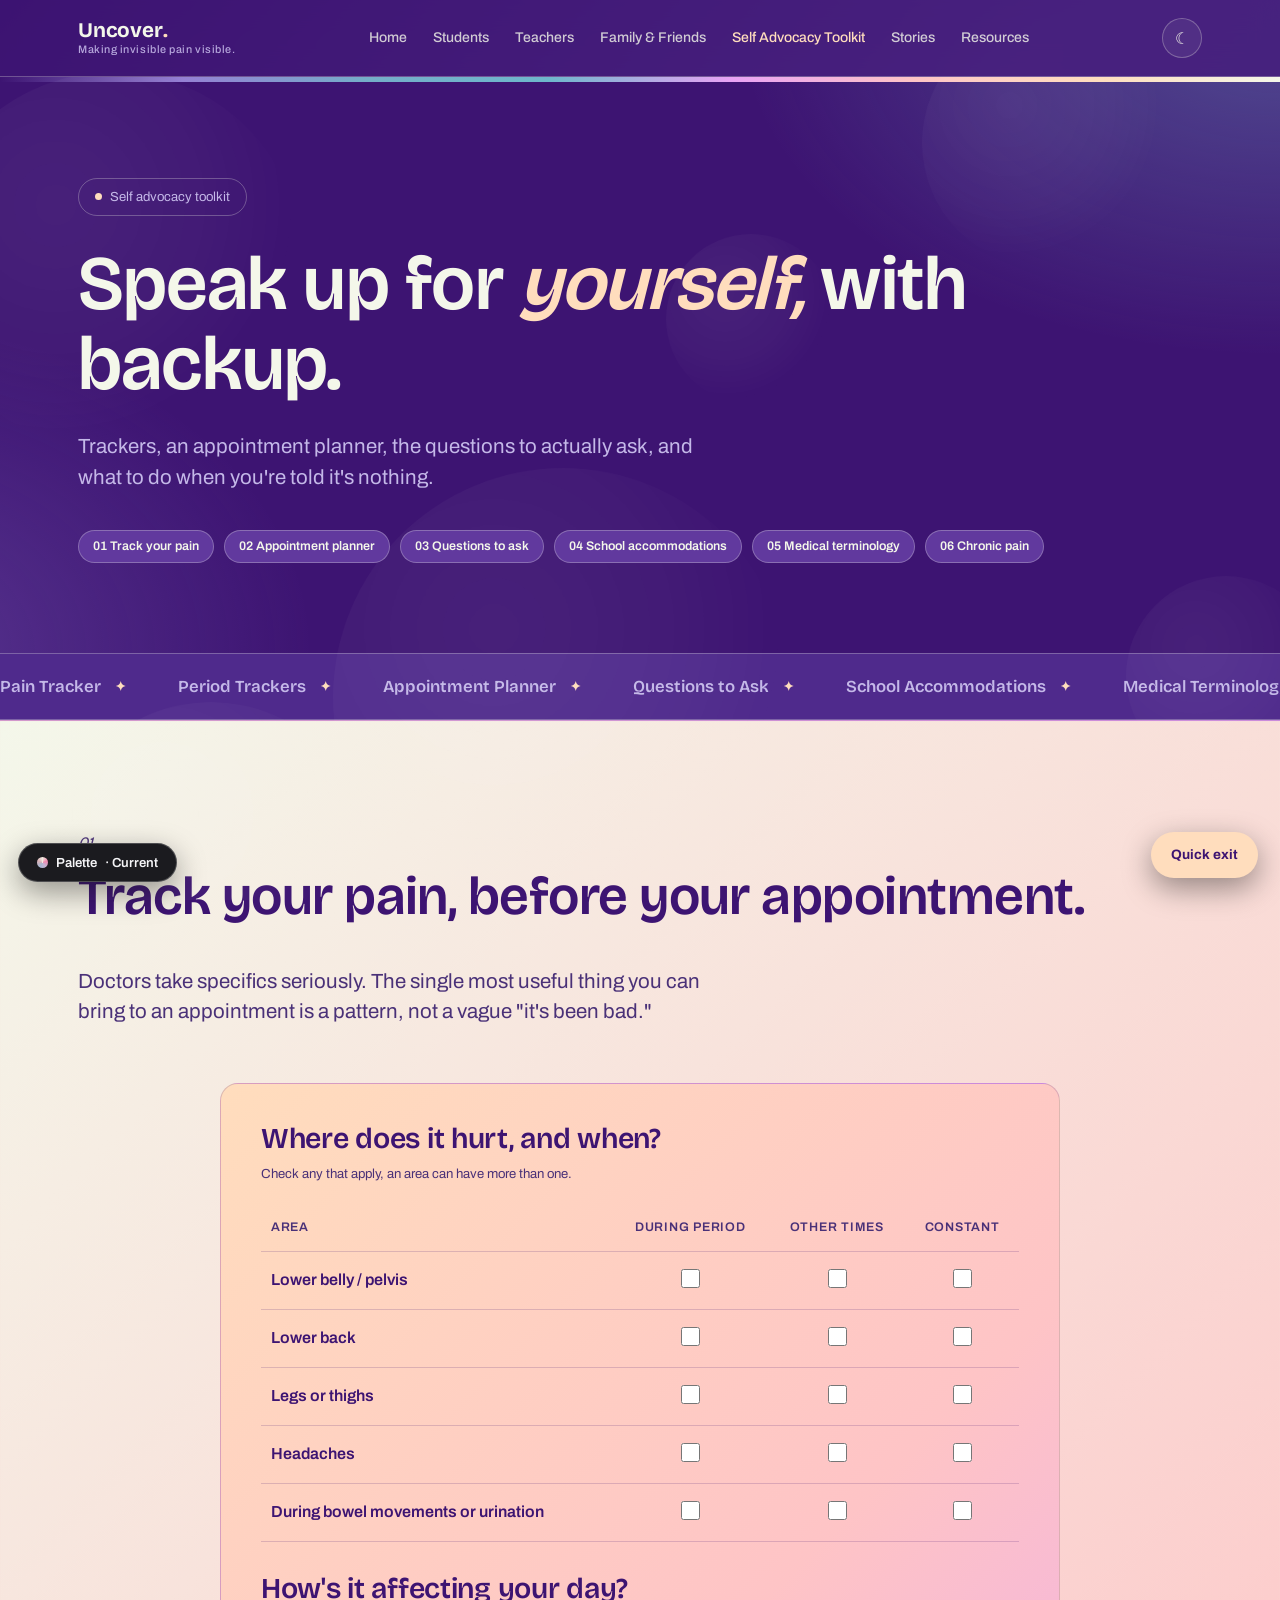
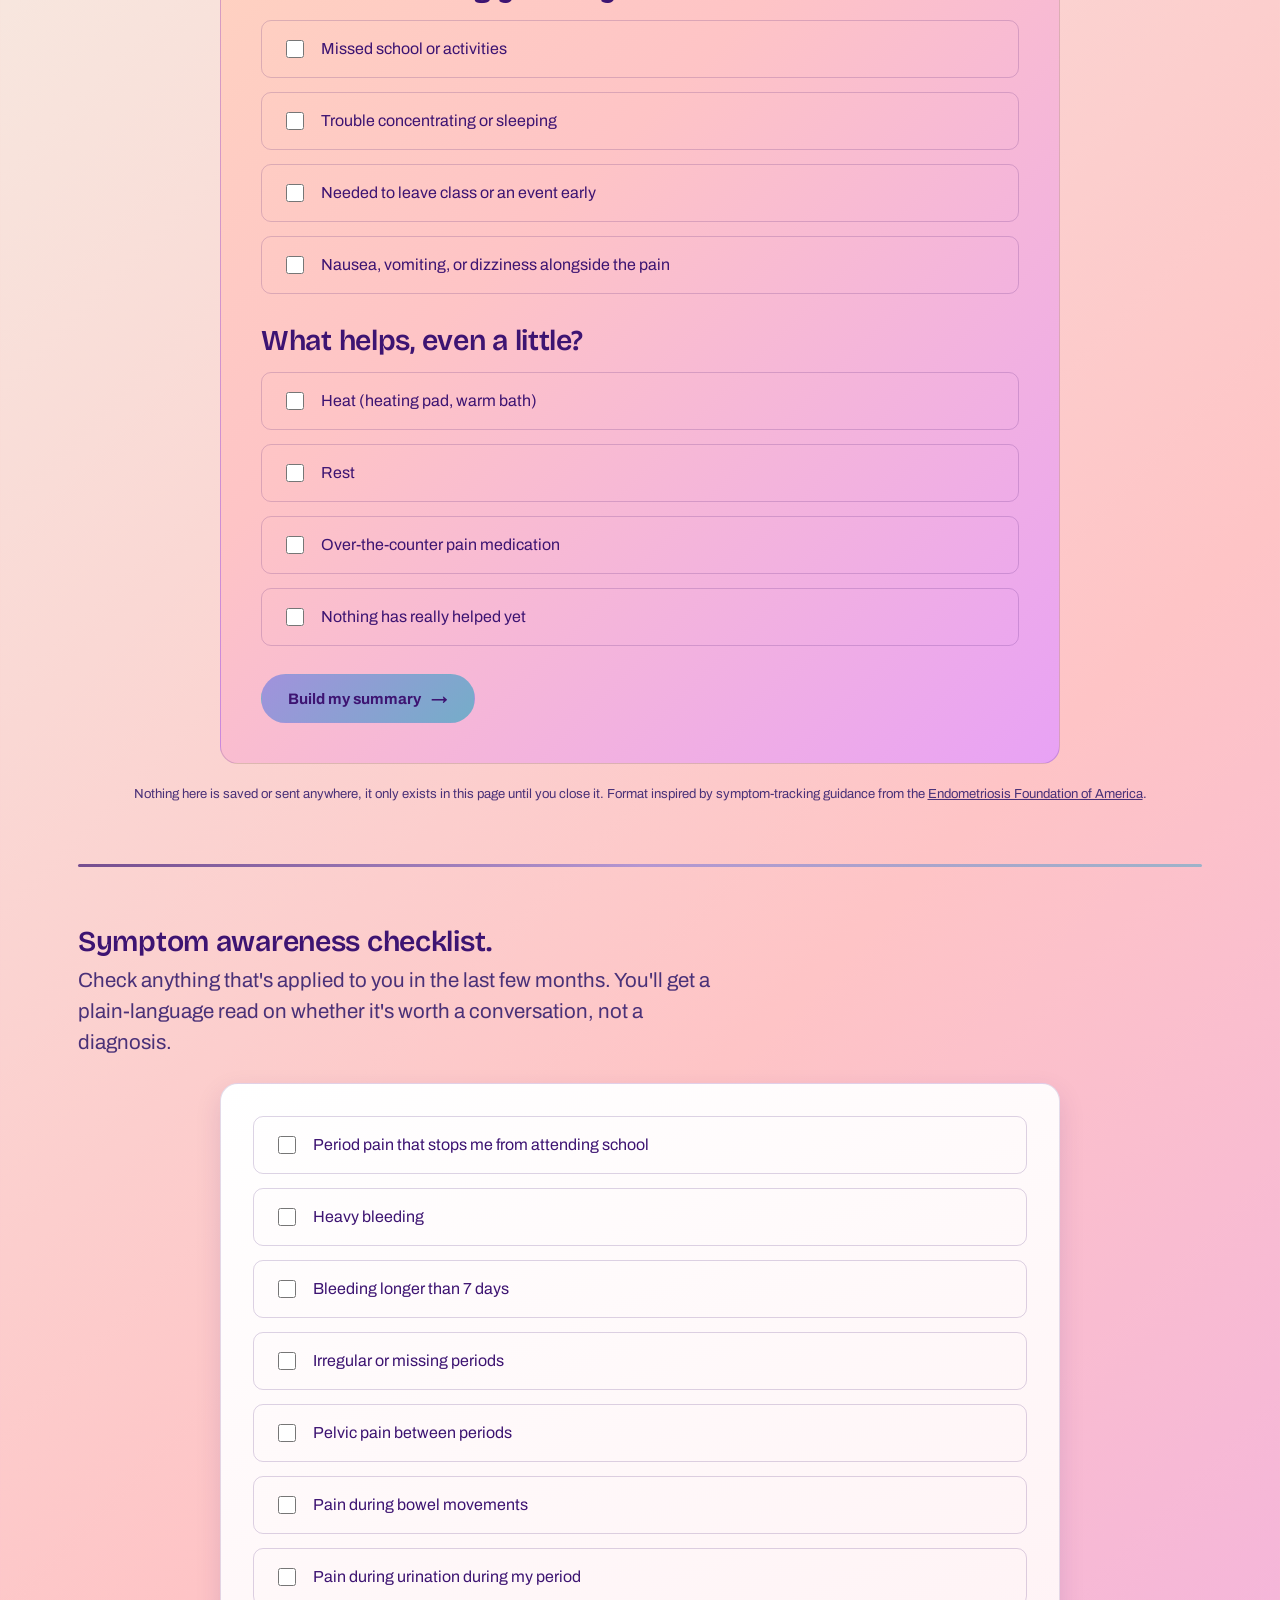
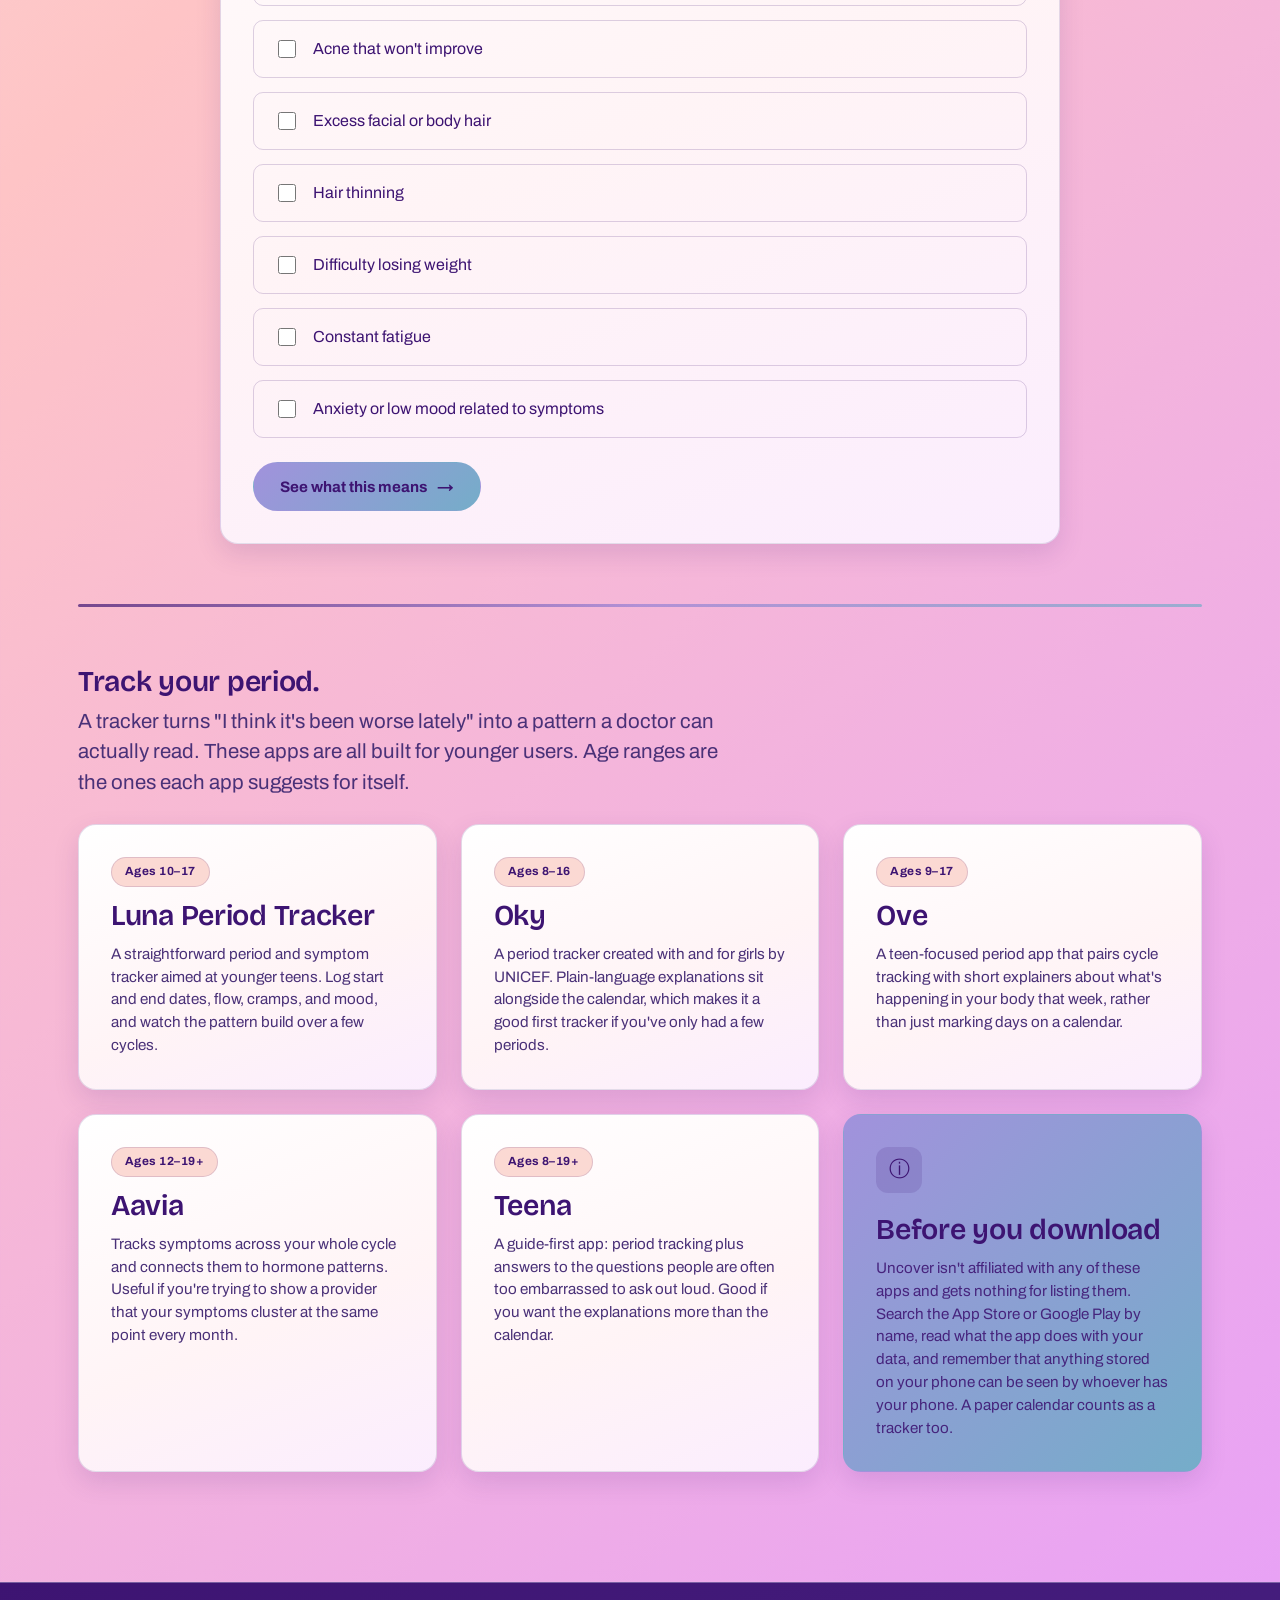
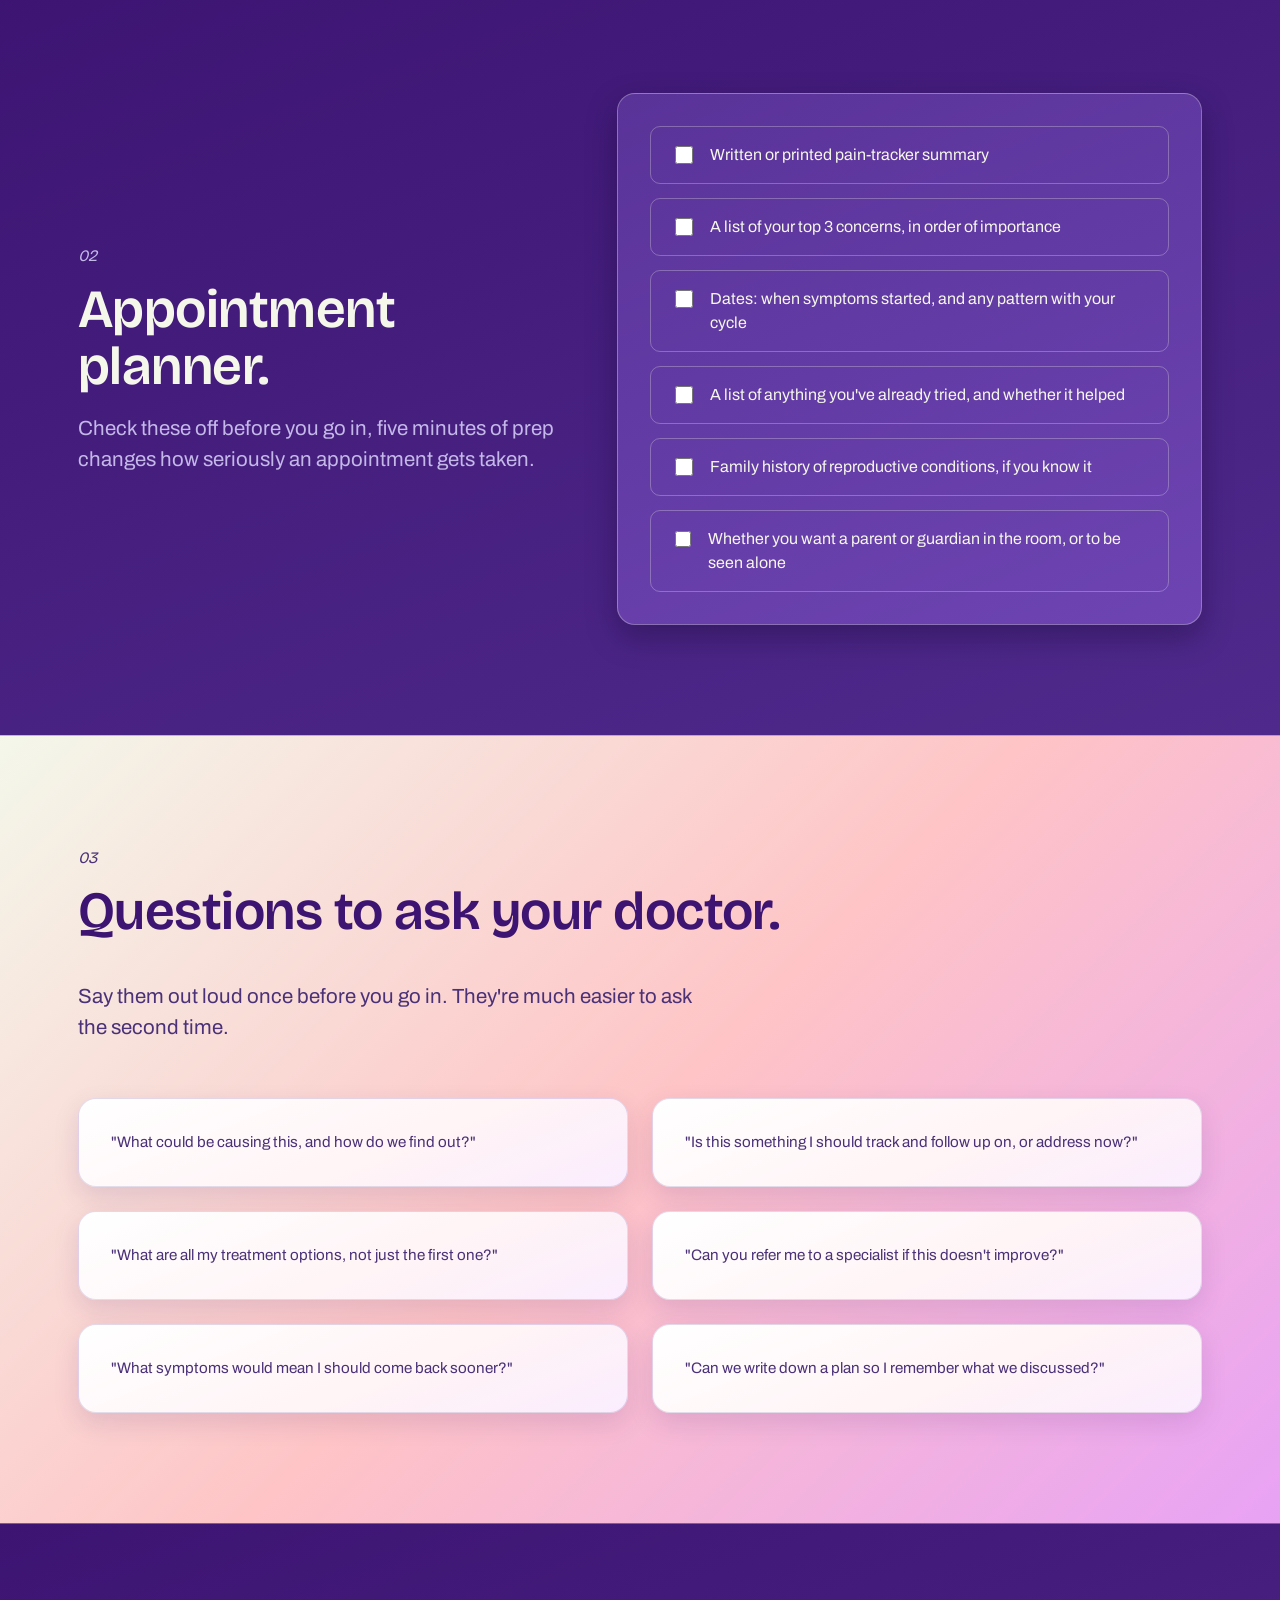
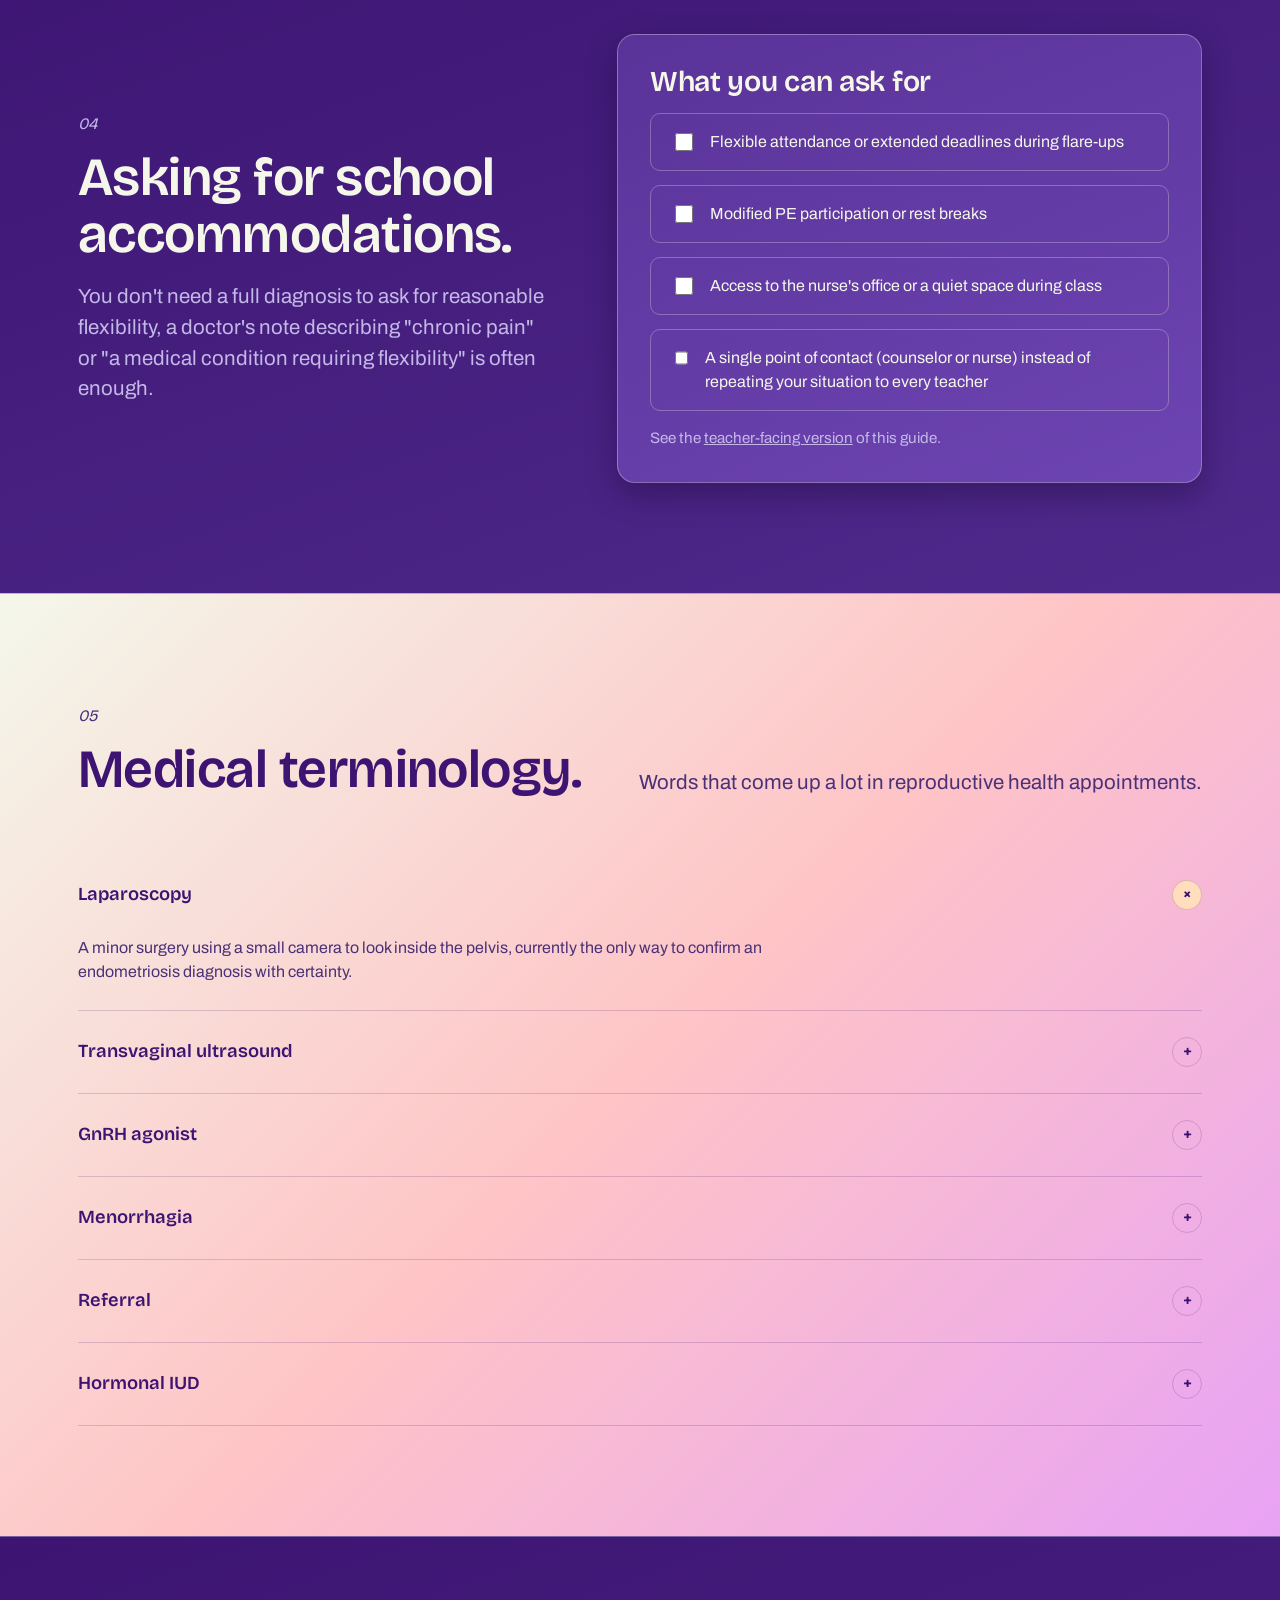
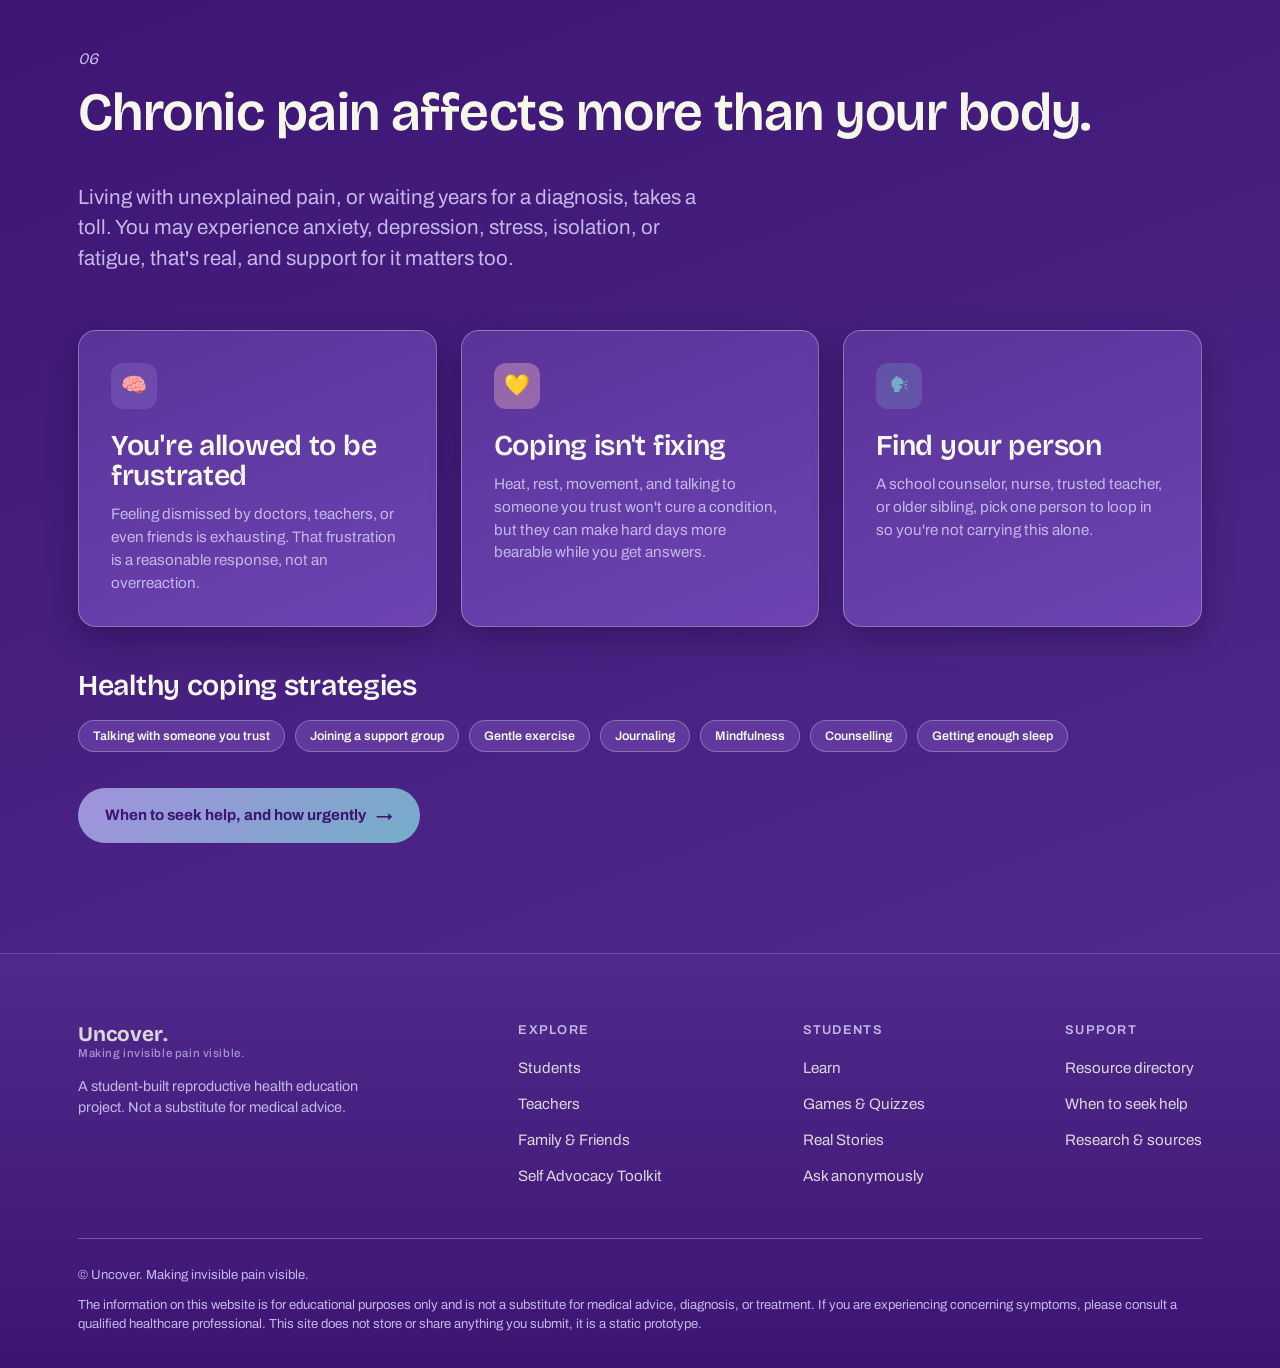
==== commit d33b93a5: "Add the five candidate palettes as a live switcher Elyse's reference sheet holds five palettes. Rath" ====
--- a/advocacy.html
+++ b/advocacy.html
@@ -6,7 +6,8 @@
 <title>Self Advocacy Toolkit, Uncover</title>
 <meta name="description" content="Pain and period trackers, an appointment planner, questions to ask your doctor, school accommodations, and a medical terminology glossary.">
 <link rel="stylesheet" href="css/style.css">
-<script>try{var t=localStorage.getItem('uncover_theme');if(t==='dark')document.documentElement.setAttribute('data-theme','dark');}catch(e){}</script>
+<link rel="stylesheet" href="css/palettes.css">
+<script>try{var t=localStorage.getItem('uncover_theme');if(t==='dark')document.documentElement.setAttribute('data-theme','dark');var p=localStorage.getItem('uncover_palette');if(p)document.documentElement.setAttribute('data-palette',p);}catch(e){}</script>
 </head>
 <body>
 
@@ -366,6 +367,7 @@
 
 <script src="js/main.js"></script>
 <script src="js/theme.js"></script>
+<script src="js/palette.js"></script>
 <script src="js/motion.js"></script>
 <script src="js/paintracker.js"></script>
 <script src="js/checklist.js"></script>
--- a/css/style.css
+++ b/css/style.css
@@ -46,7 +46,7 @@
   --grad-wellness-soft: linear-gradient(135deg, #F4F7EA, #FEC4C6, #E8A2F5); /* Soft Wellness Gradient */
   --grad-healing:      linear-gradient(135deg, #6EB7CC, #75ADC9, #9580D4);   /* Healing Gradient */
   --grad-feature:      linear-gradient(135deg, #FFDDBD, #FEC4C6, #E8A2F5);   /* Feature Gradient */
-  --grad-btn:          linear-gradient(135deg, #9580D4, #75ADC9);           /* button-safe slice: text stays readable in Indigo */
+  --grad-btn:          linear-gradient(135deg, #A192DC, #75ADC9);           /* button-safe slice: lightened from #9580D4, which put Indigo button text at 4.10:1, under the 4.5:1 minimum */
   --grad-btn-hover:    linear-gradient(135deg, #75ADC9, #6EB7CC);
 
   --font-display:  'Bricolage Grotesque', 'Helvetica Neue', Arial, sans-serif;
@@ -69,6 +69,40 @@
   --surface-line-light:      rgba(61,20,114,0.14);
   --shadow-card-light:       0 10px 26px rgba(61,20,114,0.13);
   --shadow-card-light-hover: 0 20px 40px rgba(61,20,114,0.20);
+
+  /* ---- palette hooks ----
+     Anything a palette needs to repoint lives here, so an alternate palette
+     is a block of custom-property overrides and nothing else. */
+  --nav-bg:        rgba(61,20,114,0.88);
+  --hero-wash-1:   rgba(117,173,201,0.35);
+  --hero-wash-2:   rgba(149,128,212,0.30);
+  --anno:          #6B2FA8;   /* diagram markers / label slots */
+  --anno-soft:     rgba(149,128,212,0.30);
+  --anno-soft-2:   rgba(149,128,212,0.55);
+  --anno-fill:     #EBDEFA;
+  --anno-hover:    #F1E4FB;
+  --anno-ink:      #3D1472;
+  --anno-ring:     rgba(61,20,114,0.16);
+
+  /* icon glyphs on near-white cards: every palette hue but the darkest is too
+     light to read as text there, so each gets a legible analogue */
+  --glyph-1: #8A5A22;
+  --glyph-2: #A8434B;
+  --glyph-3: #296B7D;
+  --glyph-4: #356E88;
+  --glyph-5: #523693;
+
+  /* dark-mode surfaces, per palette (consumed by the [data-theme="dark"] block) */
+  --dk-canvas:      #22103F;
+  --dk-paper:       #34195E;
+  --dk-paper-dim:   #3E2170;
+  --dk-soft:        #3A1C66;
+  --dk-ink-soft:    #CFC3EE;
+  --dk-accent:      #C9B6F5;
+  --dk-field:       #2A1350;
+  --dk-wellness:    linear-gradient(160deg, #1C0B37, #291350 55%, #34195E);
+  --dk-feature:     linear-gradient(135deg, #381B63, #482277, #582A84);
+  --dk-surface:     linear-gradient(158deg, #351A60, #43227A);
 }
 
 *,*::before,*::after{ box-sizing:border-box; }
@@ -158,7 +192,7 @@
   position:sticky;
   top:0;
   z-index:100;
-  background:rgba(61,20,114,0.88);
+  background:var(--nav-bg);
   backdrop-filter:blur(14px);
   border-bottom:1px solid var(--line);
 }
@@ -233,8 +267,8 @@
   padding:96px 0 90px;
   overflow:hidden;
   background:
-    radial-gradient(ellipse 900px 550px at 100% -10%, rgba(117,173,201,0.35), transparent 60%),
-    radial-gradient(ellipse 800px 600px at -10% 100%, rgba(149,128,212,0.30), transparent 55%),
+    radial-gradient(ellipse 900px 550px at 100% -10%, var(--hero-wash-1), transparent 60%),
+    radial-gradient(ellipse 800px 600px at -10% 100%, var(--hero-wash-2), transparent 55%),
     var(--bg);
 }
 .hero-tag{
@@ -310,11 +344,11 @@
 
 /* light-card contexts: every palette hue but Indigo is too light to read as icon-glyph
    text on a light card, so darken each to a legible analogue there. */
-.section.light .tint-lime{ color:#8A5A22; }
-.section.light .tint-pink{ color:#A8434B; }
-.section.light .tint-orange{ color:#296B7D; }
-.section.light .tint-sky{ color:#356E88; }
-.section.light .tint-purple{ color:#523693; }
+.section.light .tint-lime{ color:var(--glyph-1); }
+.section.light .tint-pink{ color:var(--glyph-2); }
+.section.light .tint-orange{ color:var(--glyph-3); }
+.section.light .tint-sky{ color:var(--glyph-4); }
+.section.light .tint-purple{ color:var(--glyph-5); }
 
 /* ---------- pills / tags ---------- */
 .pill{
@@ -936,16 +970,16 @@
    dark, without touching the accent hues.
    ========================================================= */
 [data-theme="dark"]{
-  --canvas:       #22103F;
-  --paper:        #34195E;
-  --paper-dim:    #3E2170;
-  --purple-soft:  #3A1C66;
-  --ink:          #F4F7EA;
-  --ink-soft:     #CFC3EE;
+  --canvas:       var(--dk-canvas);
+  --paper:        var(--dk-paper);
+  --paper-dim:    var(--dk-paper-dim);
+  --purple-soft:  var(--dk-soft);
+  --ink:          var(--white);
+  --ink-soft:     var(--dk-ink-soft);
   --line-dark:    rgba(244,247,234,0.16);
-  --grad-wellness-soft: linear-gradient(160deg, #1C0B37, #291350 55%, #34195E);
-  --grad-feature:       linear-gradient(135deg, #381B63, #482277, #582A84);
-  --surface-light:           linear-gradient(158deg, #351A60, #43227A);
+  --grad-wellness-soft: var(--dk-wellness);
+  --grad-feature:       var(--dk-feature);
+  --surface-light:           var(--dk-surface);
   --surface-line-light:      rgba(244,247,234,0.24);
   --shadow-card-light:       0 12px 30px rgba(10,4,26,0.42);
   --shadow-card-light-hover: 0 22px 46px rgba(10,4,26,0.52);
@@ -960,7 +994,7 @@
 [data-theme="dark"] .section.light .field input,
 [data-theme="dark"] .section.light .field textarea,
 [data-theme="dark"] .section.light .field select{
-  background:#2A1350; color:var(--ink); border-color:var(--line-dark);
+  background:var(--dk-field); color:var(--ink); border-color:var(--line-dark);
 }
 [data-theme="dark"] .banner.lime{ color:var(--white); }
 [data-theme="dark"] .banner.lime .eyebrow{ color:var(--cta); }
@@ -968,7 +1002,7 @@
 [data-theme="dark"] .mod-part-label,
 [data-theme="dark"] .mod-head .mod-eyebrow,
 [data-theme="dark"] .mod-answer,
-[data-theme="dark"] .module-card .module-open{ color:#C9B6F5; }
+[data-theme="dark"] .module-card .module-open{ color:var(--dk-accent); }
 
 /* colour/border crossfade (0.4s). Gradients can't interpolate in CSS, so the
    full-page crossfade is handled by the View Transition in theme.js where the
@@ -1115,7 +1149,7 @@
   color:var(--primary-dark);
   margin-bottom:14px;
 }
-[data-theme="dark"] .dash-card .dash-num{ color:#C9B6F5; }
+[data-theme="dark"] .dash-card .dash-num{ color:var(--dk-accent); }
 .dash-card h3{ font-size:clamp(1.5rem,2.6vw,2rem); }
 .dash-card > p{ margin-bottom:22px; }
 .dash-list{ display:flex; flex-direction:column; gap:2px; margin-top:auto; }
@@ -1133,7 +1167,7 @@
   font-style:normal; font-weight:700; font-size:0.76rem;
   color:var(--primary-dark); min-width:20px;
 }
-[data-theme="dark"] .dash-list em{ color:#C9B6F5; }
+[data-theme="dark"] .dash-list em{ color:var(--dk-accent); }
 .dash-list li a:hover{ color:var(--primary-dark); }
 [data-theme="dark"] .dash-list li a:hover{ color:var(--cta); }
 .dash-card .btn{ margin-top:24px; align-self:flex-start; }
@@ -1169,7 +1203,7 @@
   color:var(--ink);
 }
 .info-panel.flag{
-  background:linear-gradient(160deg, #3A1B69, #2E1354);
+  background:linear-gradient(160deg, var(--bg-soft), var(--bg));
   border:1px solid rgba(244,247,234,0.18);
   color:var(--white);
 }
@@ -1240,9 +1274,9 @@
   width:8.4%; aspect-ratio:1;
   transform:translate(-50%,-50%);
   border-radius:50%;
-  border:2px solid #6B2FA8;
-  background:rgba(149,128,212,0.30);
-  color:#3D1472;
+  border:2px solid var(--anno);
+  background:var(--anno-soft);
+  color:var(--anno-ink);
   font-family:var(--font-body);
   font-size:0.8rem; font-weight:700;
   display:flex; align-items:center; justify-content:center;
@@ -1250,14 +1284,14 @@
   -webkit-appearance:none; appearance:none;
   touch-action:manipulation;
   transition:transform .2s ease, background .2s, box-shadow .2s;
-  box-shadow:0 0 0 0 rgba(107,47,168,0.5);
-}
-.hotspot:hover{ transform:translate(-50%,-50%) scale(1.14); background:rgba(149,128,212,0.55); }
+  box-shadow:0 0 0 0 var(--anno-ring);
+}
+.hotspot:hover{ transform:translate(-50%,-50%) scale(1.14); background:var(--anno-soft-2); }
 .hotspot:focus-visible{ outline:3px solid var(--bg); outline-offset:2px; }
 .hotspot.active{
   background:var(--bg); color:#F4F7EA; border-color:var(--cta);
   transform:translate(-50%,-50%) scale(1.16);
-  box-shadow:0 0 0 10px rgba(61,20,114,0.16);
+  box-shadow:0 0 0 10px var(--anno-ring);
 }
 .anatomy-panel{
   border-radius:var(--radius);
@@ -1272,7 +1306,7 @@
   font-size:0.72rem; font-weight:700; letter-spacing:0.12em;
   text-transform:uppercase; color:var(--primary-dark);
 }
-[data-theme="dark"] .anatomy-panel .part-eyebrow{ color:#C9B6F5; }
+[data-theme="dark"] .anatomy-panel .part-eyebrow{ color:var(--dk-accent); }
 .anatomy-panel h3{ margin:10px 0 16px; }
 .anatomy-panel dt{
   font-size:0.72rem; font-weight:700; letter-spacing:0.1em;
@@ -1288,9 +1322,9 @@
 .label-slot{
   position:absolute;
   border-radius:10px;
-  border:2px dashed #7C4CBE;
+  border:2px dashed var(--anno);
   background:#FFFFFF;
-  color:#3D1472;
+  color:var(--anno-ink);
   font-family:var(--font-body);
   font-size:clamp(0.62rem, 1.15vw, 0.85rem);
   font-weight:700;
@@ -1303,14 +1337,14 @@
   touch-action:manipulation;
   transition:border-color .2s, background .2s, transform .15s, box-shadow .2s;
 }
-.label-slot:hover{ background:#F1E4FB; transform:scale(1.03); }
+.label-slot:hover{ background:var(--anno-hover); transform:scale(1.03); }
 .label-slot:focus-visible{ outline:3px solid var(--bg); outline-offset:2px; }
 .label-slot.selected{
   border-style:solid; border-color:var(--bg);
-  box-shadow:0 0 0 4px rgba(61,20,114,0.14);
-  background:#EFE3FB;
-}
-.label-slot.filled{ border-style:solid; border-color:#7C4CBE; background:#EBDEFA; }
+  box-shadow:0 0 0 4px var(--anno-ring);
+  background:var(--anno-hover);
+}
+.label-slot.filled{ border-style:solid; border-color:var(--anno); background:var(--anno-fill); }
 .label-slot.correct{ border-color:#1E7A5A; background:#DDF3E8; color:#12513B; }
 .label-slot.wrong{ border-color:#B23A48; background:#FBE2E5; color:#8A2233; }
 .label-bank{ display:flex; flex-wrap:wrap; gap:10px; margin-top:6px; }
@@ -1375,7 +1409,7 @@
   font-size:0.85rem; font-weight:700;
   color:var(--primary-dark);
 }
-[data-theme="dark"] .expand-card .expand-open{ color:#C9B6F5; }
+[data-theme="dark"] .expand-card .expand-open{ color:var(--dk-accent); }
 .reveal-panel{
   overflow:hidden;
   height:0;
@@ -1412,7 +1446,7 @@
   letter-spacing:0.1em; text-transform:uppercase;
   color:var(--primary-dark); margin-bottom:6px;
 }
-[data-theme="dark"] .provider .provider-kind{ color:#C9B6F5; }
+[data-theme="dark"] .provider .provider-kind{ color:var(--dk-accent); }
 .provider ul{ margin-top:12px; display:grid; grid-template-columns:1fr 1fr; gap:6px 20px; }
 .provider ul li{ position:relative; padding-left:18px; font-size:0.93rem; }
 .provider ul li::before{
--- a/css/palettes.css
+++ b/css/palettes.css
@@ -0,0 +1,467 @@
+/* =========================================================
+   Uncover, alternate colour palettes (REVIEW BUILD)
+   ---------------------------------------------------------
+   Five palettes taken from Elyse's reference sheet, each expressed
+   purely as custom-property overrides on <html data-palette="vN">.
+   No palette adds a rule, so picking one is a matter of deleting
+   this file, deleting js/palette.js, and folding the winning block
+   into the :root of style.css.
+
+   Every palette keeps the same contract as the default:
+     --ink / --ink-soft  are dark      (they sit on light surfaces)
+     --white / --muted   are light     (they sit on dark surfaces)
+     --cta               is light      (it is text on dark, AND a
+                                        background carrying --cta-ink)
+     --cta-ink           is dark
+     --grad-btn          stays light enough for --cta-ink text on it
+   ========================================================= */
+
+/* ---------------------------------------------------------
+   V1, Cream & Aqua
+   #F2EAE0 cream · #B4D3D9 aqua · #BDA6CE lilac · #9B8EC7 periwinkle
+   Airy and multi-hue. The reference has no dark anchor, so the
+   dark panels are a deep periwinkle-slate pulled from #9B8EC7.
+   --------------------------------------------------------- */
+[data-palette="v1"]{
+  --bg:            #322C55;
+  --bg-soft:       #423A6B;
+  --bg-softer:     #524A80;
+  --canvas:        #F2EAE0;
+  --paper:         #DCEAEE;
+  --paper-dim:     #EDE6F3;
+  --ink:           #2B2748;
+  --ink-soft:      #4A4470;
+  --white:         #F7F2EA;
+
+  --primary:       #9B8EC7;
+  --primary-dark:  #62549A;
+  --secondary:     #B4D3D9;
+  --feature:       #BDA6CE;
+  --highlight:     #B4D3D9;
+  --wellness:      #8FC0C8;
+  --cta:           #F2EAE0;
+  --cta-ink:       #322C55;
+
+  --purple-soft:   #EAE3F4;
+  --muted:         #CFC7E6;
+  --line:          rgba(247,242,234,0.28);
+  --line-dark:     rgba(43,39,72,0.18);
+
+  --grad-primary:       linear-gradient(135deg, #322C55, #9B8EC7, #B4D3D9);
+  --grad-wellness-soft: linear-gradient(135deg, #F2EAE0, #DCEAEE, #C9BBDD);
+  --grad-healing:       linear-gradient(135deg, #8FC0C8, #B4D3D9, #9B8EC7);
+  --grad-feature:       linear-gradient(135deg, #F2EAE0, #D3C4E2, #B4D3D9);
+  --grad-btn:           linear-gradient(135deg, #B0A2D6, #B4D3D9);
+  --grad-btn-hover:     linear-gradient(135deg, #B4D3D9, #9FCBD2);
+
+  --surface:                 linear-gradient(158deg, #4E4680, #605796);
+  --surface-line:            rgba(247,242,234,0.30);
+  --shadow-card:             0 12px 30px rgba(18,14,42,0.34);
+  --shadow-card-hover:       0 22px 46px rgba(18,14,42,0.44);
+  --surface-light:           linear-gradient(158deg, #FFFFFF, #FAF5EF 58%, #F1F6F7);
+  --surface-line-light:      rgba(43,39,72,0.14);
+  --shadow-card-light:       0 10px 26px rgba(43,39,72,0.13);
+  --shadow-card-light-hover: 0 20px 40px rgba(43,39,72,0.20);
+
+  --nav-bg:        rgba(50,44,85,0.90);
+  --hero-wash-1:   rgba(180,211,217,0.35);
+  --hero-wash-2:   rgba(155,142,199,0.34);
+  --anno:          #5F5195;
+  --anno-soft:     rgba(155,142,199,0.32);
+  --anno-soft-2:   rgba(155,142,199,0.58);
+  --anno-fill:     #E3DCF2;
+  --anno-hover:    #EFEAF8;
+  --anno-ink:      #2B2748;
+  --anno-ring:     rgba(43,39,72,0.16);
+
+  --glyph-1: #8A6A34;
+  --glyph-2: #3F6E77;
+  --glyph-3: #3F6E77;
+  --glyph-4: #4A6E86;
+  --glyph-5: #564790;
+
+  --dk-canvas:   #1F1B36;
+  --dk-paper:    #2E2850;
+  --dk-paper-dim:#3A3363;
+  --dk-soft:     #342E59;
+  --dk-ink-soft: #CFC7E6;
+  --dk-accent:   #BDB2E4;
+  --dk-field:    #272144;
+  --dk-wellness: linear-gradient(160deg, #191530, #241F42 55%, #2E2850);
+  --dk-feature:  linear-gradient(135deg, #302A55, #3C3568, #48407C);
+  --dk-surface:  linear-gradient(158deg, #2F2A53, #3B346A);
+}
+
+/* ---------------------------------------------------------
+   V2, Plum & Raspberry
+   #3A0519 · #670D2F · #A53860 · #EF88AD
+   The boldest of the five, and the only reference that arrives with
+   its own dark anchor. Buttons use the two lightest steps, since
+   #A53860 is too dark to carry the plum button text.
+   --------------------------------------------------------- */
+[data-palette="v2"]{
+  --bg:            #3A0519;
+  --bg-soft:       #52091F;
+  --bg-softer:     #670D2F;
+  --canvas:        #FFF3F6;
+  --paper:         #FBD6E2;
+  --paper-dim:     #FDE7EE;
+  --ink:           #3A0519;
+  --ink-soft:      #6B1233;
+  --white:         #FFF3F6;
+
+  --primary:       #A53860;
+  --primary-dark:  #7E1F44;
+  --secondary:     #EF88AD;
+  --feature:       #EF88AD;
+  --highlight:     #FBD6E2;
+  --wellness:      #C75C82;
+  --cta:           #EF88AD;
+  --cta-ink:       #3A0519;
+
+  --purple-soft:   #FCE5EC;
+  --muted:         #EAAEC4;
+  --line:          rgba(255,243,246,0.28);
+  --line-dark:     rgba(58,5,25,0.18);
+
+  --grad-primary:       linear-gradient(135deg, #3A0519, #A53860, #EF88AD);
+  --grad-wellness-soft: linear-gradient(135deg, #FFF3F6, #FBD6E2, #F3AFC7);
+  --grad-healing:       linear-gradient(135deg, #C75C82, #EF88AD, #A53860);
+  --grad-feature:       linear-gradient(135deg, #FFE6EE, #FBD6E2, #EF88AD);
+  --grad-btn:           linear-gradient(135deg, #EF88AD, #F7B3C9);
+  --grad-btn-hover:     linear-gradient(135deg, #F7B3C9, #EF88AD);
+
+  --surface:                 linear-gradient(158deg, #5D0C28, #79143C);
+  --surface-line:            rgba(255,243,246,0.30);
+  --shadow-card:             0 12px 30px rgba(30,2,12,0.42);
+  --shadow-card-hover:       0 22px 46px rgba(30,2,12,0.52);
+  --surface-light:           linear-gradient(158deg, #FFFFFF, #FFF1F5 58%, #FDE3EB);
+  --surface-line-light:      rgba(58,5,25,0.14);
+  --shadow-card-light:       0 10px 26px rgba(58,5,25,0.14);
+  --shadow-card-light-hover: 0 20px 40px rgba(58,5,25,0.22);
+
+  --nav-bg:        rgba(58,5,25,0.92);
+  --hero-wash-1:   rgba(239,136,173,0.30);
+  --hero-wash-2:   rgba(165,56,96,0.40);
+  --anno:          #9E2F55;
+  --anno-soft:     rgba(239,136,173,0.34);
+  --anno-soft-2:   rgba(239,136,173,0.62);
+  --anno-fill:     #FBD6E2;
+  --anno-hover:    #FDE7EE;
+  --anno-ink:      #3A0519;
+  --anno-ring:     rgba(58,5,25,0.18);
+
+  --glyph-1: #8A4A24;
+  --glyph-2: #A32950;
+  --glyph-3: #8E2B4E;
+  --glyph-4: #7E1F44;
+  --glyph-5: #670D2F;
+
+  --dk-canvas:   #240310;
+  --dk-paper:    #3A0519;
+  --dk-paper-dim:#4E0A23;
+  --dk-soft:     #430717;
+  --dk-ink-soft: #EAAEC4;
+  --dk-accent:   #F09FBB;
+  --dk-field:    #2E0413;
+  --dk-wellness: linear-gradient(160deg, #1C020C, #2C0412 55%, #3A0519);
+  --dk-feature:  linear-gradient(135deg, #4A0820, #620C2C, #7A1339);
+  --dk-surface:  linear-gradient(158deg, #3E0619, #560A25);
+}
+
+/* ---------------------------------------------------------
+   V3, Blush & Lavender
+   #FBEFEF · #FFE2E2 · #F5CBCB · #C5B3D3
+   The quietest of the five. All four references are light, so the
+   dark panels come from a deepened version of the lavender.
+   --------------------------------------------------------- */
+[data-palette="v3"]{
+  --bg:            #3E3050;
+  --bg-soft:       #513F66;
+  --bg-softer:     #63507C;
+  --canvas:        #FBEFEF;
+  --paper:         #FFE2E2;
+  --paper-dim:     #F5EAF3;
+  --ink:           #3B2E49;
+  --ink-soft:      #5C4A6E;
+  --white:         #FBEFEF;
+
+  --primary:       #C5B3D3;
+  --primary-dark:  #74598E;
+  --secondary:     #C5B3D3;
+  --feature:       #F5CBCB;
+  --highlight:     #FFE2E2;
+  --wellness:      #B9A5CC;
+  --cta:           #F5CBCB;
+  --cta-ink:       #3E3050;
+
+  --purple-soft:   #EFE7F5;
+  --muted:         #D8CBE4;
+  --line:          rgba(251,239,239,0.28);
+  --line-dark:     rgba(59,46,73,0.18);
+
+  --grad-primary:       linear-gradient(135deg, #3E3050, #74598E, #C5B3D3);
+  --grad-wellness-soft: linear-gradient(135deg, #FBEFEF, #FFE2E2, #DCCDE8);
+  --grad-healing:       linear-gradient(135deg, #B9A5CC, #C5B3D3, #F5CBCB);
+  --grad-feature:       linear-gradient(135deg, #FFE9E9, #F5CBCB, #C5B3D3);
+  --grad-btn:           linear-gradient(135deg, #C5B3D3, #F0C6C6);
+  --grad-btn-hover:     linear-gradient(135deg, #F0C6C6, #C5B3D3);
+
+  --surface:                 linear-gradient(158deg, #57436F, #6B5488);
+  --surface-line:            rgba(251,239,239,0.30);
+  --shadow-card:             0 12px 30px rgba(24,17,32,0.36);
+  --shadow-card-hover:       0 22px 46px rgba(24,17,32,0.46);
+  --surface-light:           linear-gradient(158deg, #FFFFFF, #FEF6F6 58%, #F7F1FA);
+  --surface-line-light:      rgba(59,46,73,0.13);
+  --shadow-card-light:       0 10px 26px rgba(59,46,73,0.12);
+  --shadow-card-light-hover: 0 20px 40px rgba(59,46,73,0.19);
+
+  --nav-bg:        rgba(62,48,80,0.90);
+  --hero-wash-1:   rgba(245,203,203,0.32);
+  --hero-wash-2:   rgba(197,179,211,0.34);
+  --anno:          #6F5589;
+  --anno-soft:     rgba(197,179,211,0.38);
+  --anno-soft-2:   rgba(197,179,211,0.66);
+  --anno-fill:     #E7DCF0;
+  --anno-hover:    #F3ECF8;
+  --anno-ink:      #3B2E49;
+  --anno-ring:     rgba(59,46,73,0.16);
+
+  --glyph-1: #8A5B3C;
+  --glyph-2: #9E5567;
+  --glyph-3: #6C5285;
+  --glyph-4: #5F4A79;
+  --glyph-5: #74598E;
+
+  --dk-canvas:   #241C2F;
+  --dk-paper:    #33283F;
+  --dk-paper-dim:#3F3150;
+  --dk-soft:     #382C48;
+  --dk-ink-soft: #D8CBE4;
+  --dk-accent:   #C9B6DC;
+  --dk-field:    #2B2238;
+  --dk-wellness: linear-gradient(160deg, #1D1727, #282034 55%, #33283F);
+  --dk-feature:  linear-gradient(135deg, #362A45, #443457, #523F68);
+  --dk-surface:  linear-gradient(158deg, #34293F, #423355);
+}
+
+/* ---------------------------------------------------------
+   V4, Navy & White
+   #0F1E3A · #1E2F4F · #A7B6D0 · #FFFFFF
+   The only palette where white is a stated colour, so the light
+   panels go pale blue-grey and the cards take the white, keeping
+   cards separated from the surface behind them.
+   --------------------------------------------------------- */
+[data-palette="v4"]{
+  --bg:            #0F1E3A;
+  --bg-soft:       #1E2F4F;
+  --bg-softer:     #2E4269;
+  --canvas:        #EDF1F7;
+  --paper:         #E2E9F3;
+  --paper-dim:     #E8EDF5;
+  --ink:           #0F1E3A;
+  --ink-soft:      #33456A;
+  --white:         #FFFFFF;
+
+  --primary:       #A7B6D0;
+  --primary-dark:  #3B5480;
+  --secondary:     #7D93B8;
+  --feature:       #A7B6D0;
+  --highlight:     #E2E9F3;
+  --wellness:      #6E8CB0;
+  --cta:           #A7B6D0;
+  --cta-ink:       #0F1E3A;
+
+  --purple-soft:   #E8EDF5;
+  --muted:         #B6C3DA;
+  --line:          rgba(255,255,255,0.26);
+  --line-dark:     rgba(15,30,58,0.18);
+
+  --grad-primary:       linear-gradient(135deg, #0F1E3A, #2E4269, #A7B6D0);
+  --grad-wellness-soft: linear-gradient(135deg, #F4F7FB, #E2E9F3, #CCD8EA);
+  --grad-healing:       linear-gradient(135deg, #6E8CB0, #7D93B8, #A7B6D0);
+  --grad-feature:       linear-gradient(135deg, #F4F7FB, #DCE5F1, #A7B6D0);
+  --grad-btn:           linear-gradient(135deg, #A7B6D0, #C6D1E3);
+  --grad-btn-hover:     linear-gradient(135deg, #C6D1E3, #A7B6D0);
+
+  --surface:                 linear-gradient(158deg, #22365A, #31486F);
+  --surface-line:            rgba(255,255,255,0.28);
+  --shadow-card:             0 12px 30px rgba(5,12,26,0.44);
+  --shadow-card-hover:       0 22px 46px rgba(5,12,26,0.54);
+  --surface-light:           linear-gradient(158deg, #FFFFFF, #FBFCFE 58%, #F6F8FC);
+  --surface-line-light:      rgba(15,30,58,0.14);
+  --shadow-card-light:       0 10px 26px rgba(15,30,58,0.14);
+  --shadow-card-light-hover: 0 20px 40px rgba(15,30,58,0.22);
+
+  --nav-bg:        rgba(15,30,58,0.92);
+  --hero-wash-1:   rgba(167,182,208,0.30);
+  --hero-wash-2:   rgba(46,66,105,0.55);
+  --anno:          #33456A;
+  --anno-soft:     rgba(46,66,105,0.26);
+  --anno-soft-2:   rgba(46,66,105,0.52);
+  --anno-fill:     #DCE5F1;
+  --anno-hover:    #EDF2F9;
+  --anno-ink:      #0F1E3A;
+  --anno-ring:     rgba(15,30,58,0.18);
+
+  --glyph-1: #6A5330;
+  --glyph-2: #7E4356;
+  --glyph-3: #2C5C72;
+  --glyph-4: #3B5480;
+  --glyph-5: #1E2F4F;
+
+  --dk-canvas:   #0A1526;
+  --dk-paper:    #14243F;
+  --dk-paper-dim:#1E3152;
+  --dk-soft:     #182A48;
+  --dk-ink-soft: #B6C3DA;
+  --dk-accent:   #A7B6D0;
+  --dk-field:    #101E33;
+  --dk-wellness: linear-gradient(160deg, #070F1D, #0D1A2E 55%, #14243F);
+  --dk-feature:  linear-gradient(135deg, #162743, #1F3357, #29406B);
+  --dk-surface:  linear-gradient(158deg, #142440, #1E3153);
+}
+
+/* ---------------------------------------------------------
+   V5, Dusty Pink & Gray
+   #D7B1B7 · #EAC5CC · #D8D8DB · #6F6F6F
+   #6F6F6F is too light to sit under light text, so it becomes the
+   third dark step and a warm charcoal anchors the panels.
+   --------------------------------------------------------- */
+[data-palette="v5"]{
+  --bg:            #3B3437;
+  --bg-soft:       #4E4649;
+  --bg-softer:     #6F6F6F;
+  --canvas:        #F6F1F1;
+  --paper:         #EAC5CC;
+  --paper-dim:     #EFE6E7;
+  --ink:           #3B3437;
+  --ink-soft:      #63585C;
+  --white:         #FBF7F6;
+
+  --primary:       #D7B1B7;
+  --primary-dark:  #8E646D;
+  --secondary:     #D8D8DB;
+  --feature:       #EAC5CC;
+  --highlight:     #D7B1B7;
+  --wellness:      #B9A0A5;
+  --cta:           #EAC5CC;
+  --cta-ink:       #3B3437;
+
+  --purple-soft:   #F2E9EA;
+  --muted:         #CDC2C4;
+  --line:          rgba(251,247,246,0.26);
+  --line-dark:     rgba(59,52,55,0.18);
+
+  --grad-primary:       linear-gradient(135deg, #3B3437, #6F6F6F, #D7B1B7);
+  --grad-wellness-soft: linear-gradient(135deg, #F6F1F1, #EFE0E3, #D8D8DB);
+  --grad-healing:       linear-gradient(135deg, #B9A0A5, #D7B1B7, #D8D8DB);
+  --grad-feature:       linear-gradient(135deg, #F6EFEF, #EAC5CC, #D8D8DB);
+  --grad-btn:           linear-gradient(135deg, #D7B1B7, #E7D3D6);
+  --grad-btn-hover:     linear-gradient(135deg, #E7D3D6, #D7B1B7);
+
+  --surface:                 linear-gradient(158deg, #554A4E, #67595E);
+  --surface-line:            rgba(251,247,246,0.28);
+  --shadow-card:             0 12px 30px rgba(22,18,19,0.40);
+  --shadow-card-hover:       0 22px 46px rgba(22,18,19,0.50);
+  --surface-light:           linear-gradient(158deg, #FFFFFF, #FCF8F8 58%, #F5F1F1);
+  --surface-line-light:      rgba(59,52,55,0.14);
+  --shadow-card-light:       0 10px 26px rgba(59,52,55,0.13);
+  --shadow-card-light-hover: 0 20px 40px rgba(59,52,55,0.20);
+
+  --nav-bg:        rgba(59,52,55,0.92);
+  --hero-wash-1:   rgba(215,177,183,0.30);
+  --hero-wash-2:   rgba(111,111,111,0.42);
+  --anno:          #7E6B70;
+  --anno-soft:     rgba(215,177,183,0.40);
+  --anno-soft-2:   rgba(215,177,183,0.68);
+  --anno-fill:     #EDDCDF;
+  --anno-hover:    #F6EDEE;
+  --anno-ink:      #3B3437;
+  --anno-ring:     rgba(59,52,55,0.18);
+
+  --glyph-1: #7B5B36;
+  --glyph-2: #8E646D;
+  --glyph-3: #55666B;
+  --glyph-4: #5A5A5E;
+  --glyph-5: #6B5A5F;
+
+  --dk-canvas:   #221E1F;
+  --dk-paper:    #322C2E;
+  --dk-paper-dim:#3E3739;
+  --dk-soft:     #362F31;
+  --dk-ink-soft: #CDC2C4;
+  --dk-accent:   #D7B1B7;
+  --dk-field:    #2A2426;
+  --dk-wellness: linear-gradient(160deg, #1B1819, #282324 55%, #322C2E);
+  --dk-feature:  linear-gradient(135deg, #352E30, #443B3E, #52474A);
+  --dk-surface:  linear-gradient(158deg, #332C2E, #423A3D);
+}
+
+/* =========================================================
+   The switcher chrome itself. Deliberately neutral (its own
+   greys, no palette vars) so it reads the same against all
+   five and never gets mistaken for part of the design.
+   Delete along with js/palette.js once a palette is picked.
+   ========================================================= */
+.pal-switch{
+  position:fixed; left:18px; bottom:18px; z-index:600;
+  font-family:var(--font-body);
+}
+.pal-tab{
+  display:flex; align-items:center; gap:8px;
+  padding:11px 18px; border-radius:999px;
+  border:1px solid rgba(255,255,255,0.22);
+  background:#1B1B1F; color:#F5F5F7;
+  font-size:0.82rem; font-weight:600;
+  box-shadow:0 10px 30px rgba(0,0,0,0.4);
+  -webkit-appearance:none; appearance:none;
+  touch-action:manipulation;
+}
+.pal-tab:hover{ background:#2A2A30; }
+.pal-tab:focus-visible{ outline:2px solid #8AB4F8; outline-offset:2px; }
+.pal-tab-dot{
+  width:11px; height:11px; border-radius:50%;
+  background:conic-gradient(#F2EAE0, #EF88AD, #C5B3D3, #A7B6D0, #D7B1B7, #F2EAE0);
+}
+.pal-panel{
+  position:absolute; left:0; bottom:calc(100% + 10px);
+  width:290px; max-height:min(70vh, 520px); overflow-y:auto;
+  padding:16px; border-radius:16px;
+  background:#1B1B1F; color:#F5F5F7;
+  border:1px solid rgba(255,255,255,0.14);
+  box-shadow:0 24px 60px rgba(0,0,0,0.5);
+  animation:palIn .2s ease both;
+}
+@keyframes palIn{ from{ opacity:0; transform:translateY(6px); } to{ opacity:1; transform:none; } }
+.pal-head{
+  font-size:0.72rem; font-weight:700; letter-spacing:0.12em;
+  text-transform:uppercase; color:#9A9AA4; margin-bottom:12px;
+}
+.pal-list{ display:flex; flex-direction:column; gap:6px; }
+.pal-opt{
+  display:flex; align-items:center; gap:12px; text-align:left;
+  padding:10px; border-radius:11px;
+  border:1px solid transparent; background:transparent; color:inherit;
+  -webkit-appearance:none; appearance:none;
+  touch-action:manipulation;
+}
+.pal-opt:hover{ background:#26262C; }
+.pal-opt:focus-visible{ outline:2px solid #8AB4F8; outline-offset:1px; }
+.pal-opt.active{ background:#2E2E36; border-color:rgba(255,255,255,0.22); }
+.pal-chips{ display:flex; flex:none; border-radius:5px; overflow:hidden; }
+.pal-chips span{ width:13px; height:30px; display:block; }
+.pal-meta{ display:flex; flex-direction:column; gap:2px; min-width:0; }
+.pal-meta strong{ font-size:0.86rem; font-weight:600; }
+.pal-meta small{ font-size:0.74rem; color:#9A9AA4; }
+.pal-foot{
+  margin-top:12px; padding-top:12px;
+  border-top:1px solid rgba(255,255,255,0.12);
+  font-size:0.72rem; line-height:1.5; color:#9A9AA4;
+}
+@media (max-width:680px){
+  .pal-switch{ left:12px; bottom:12px; }
+  .pal-panel{ width:min(78vw, 290px); }
+  .pal-tab{ padding:9px 14px; font-size:0.76rem; }
+}
+@media print{ .pal-switch{ display:none !important; } }
